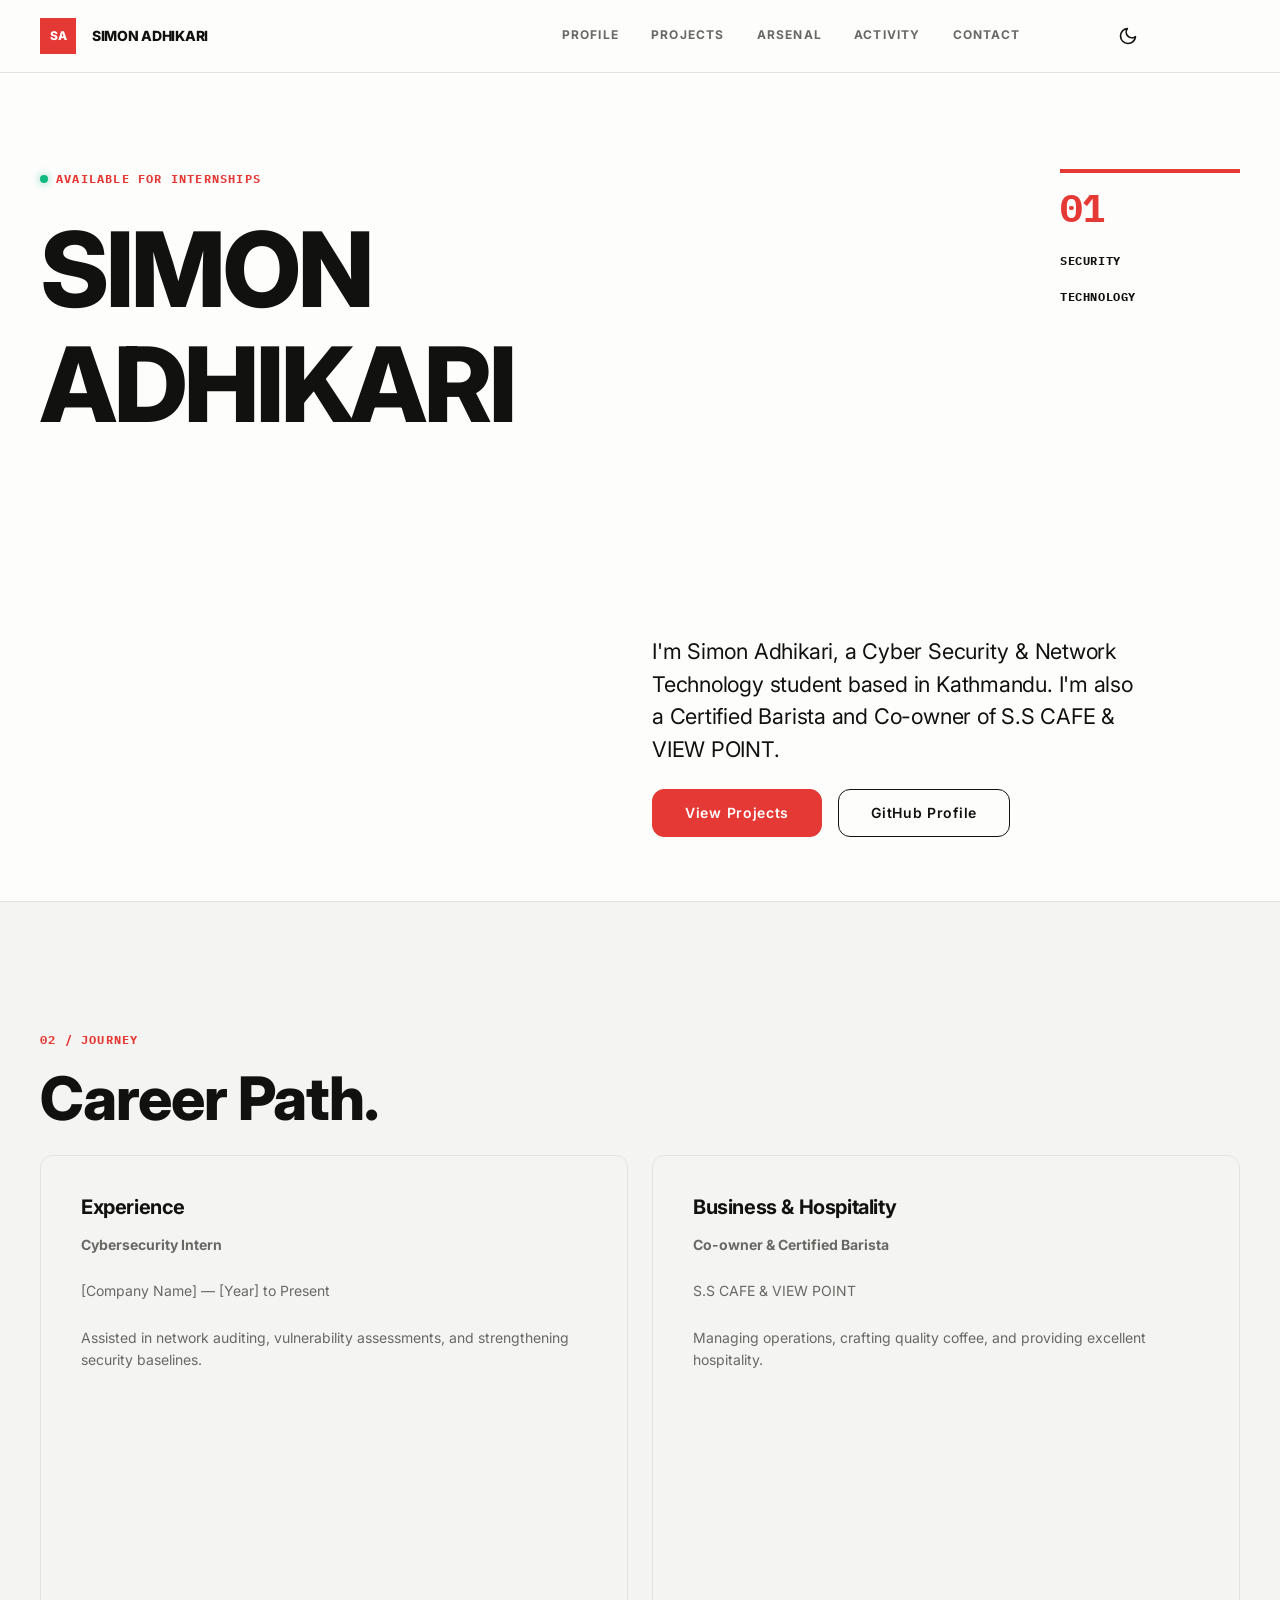
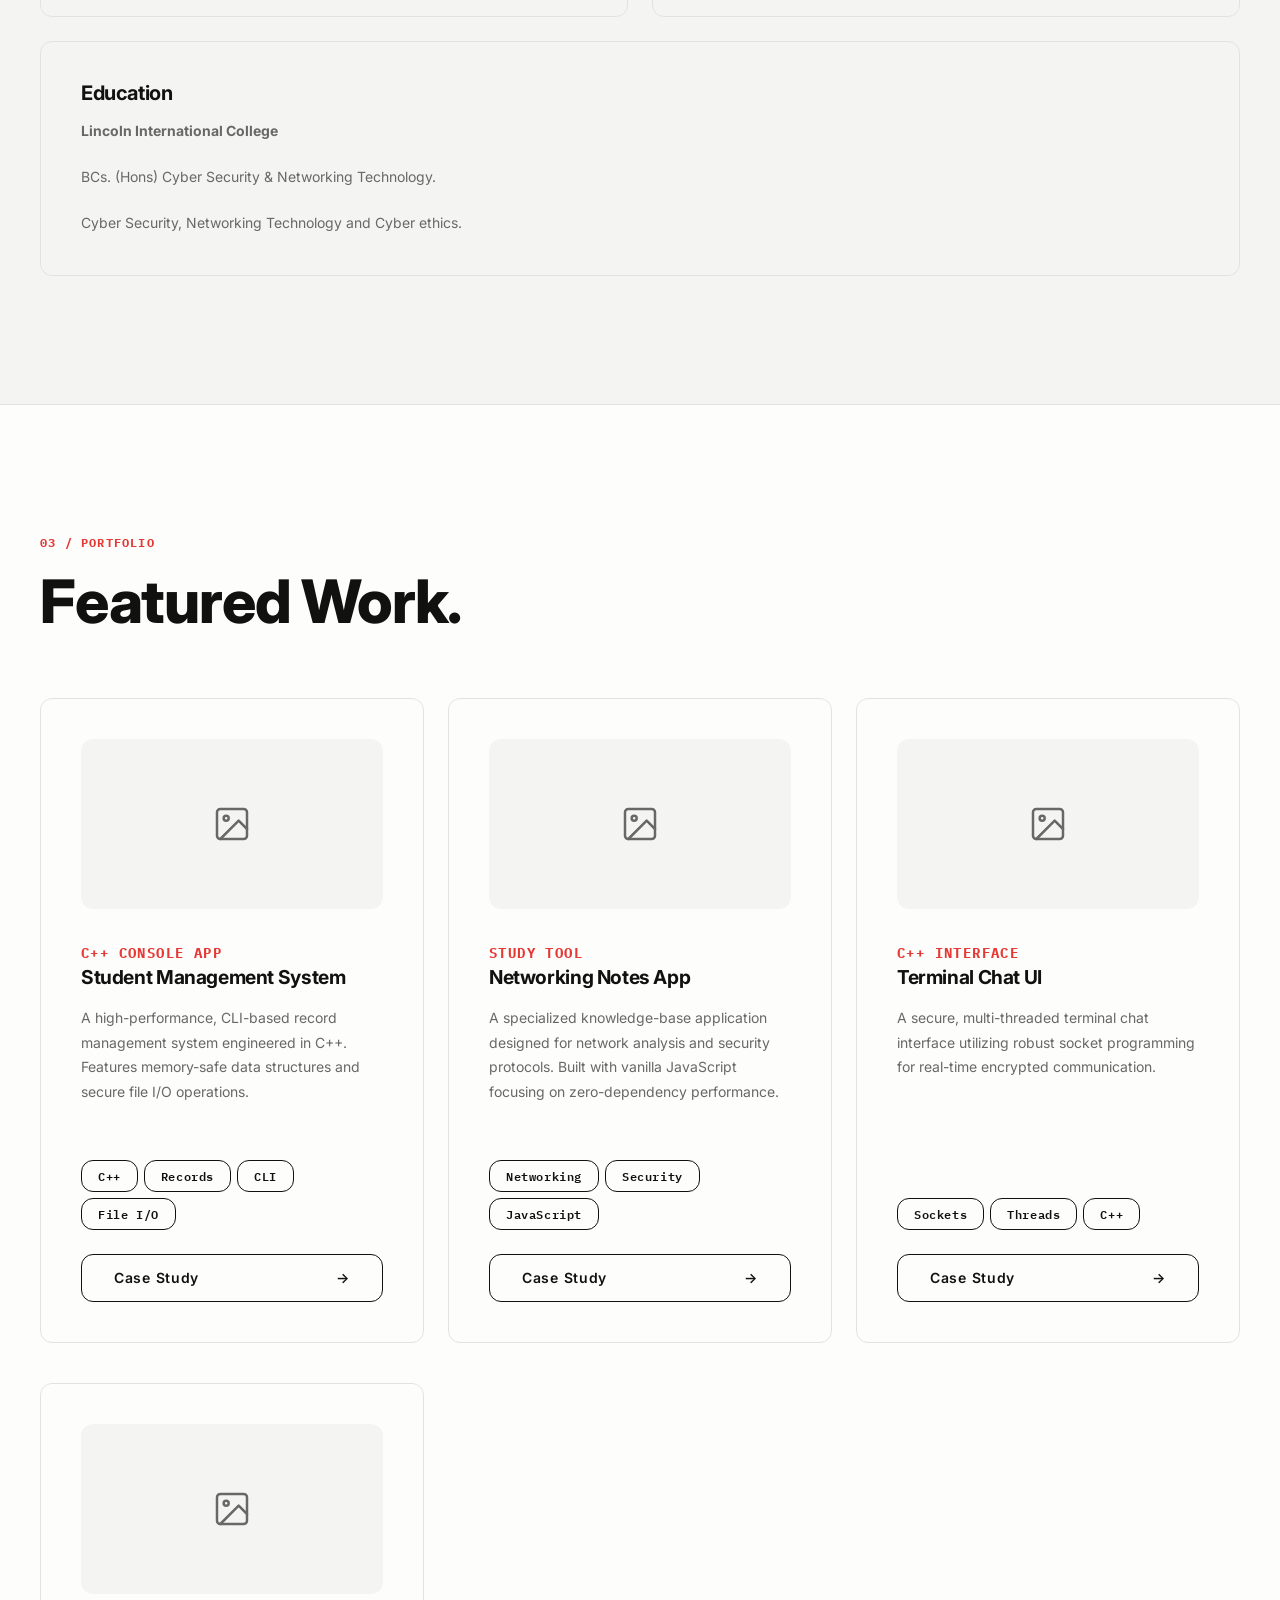
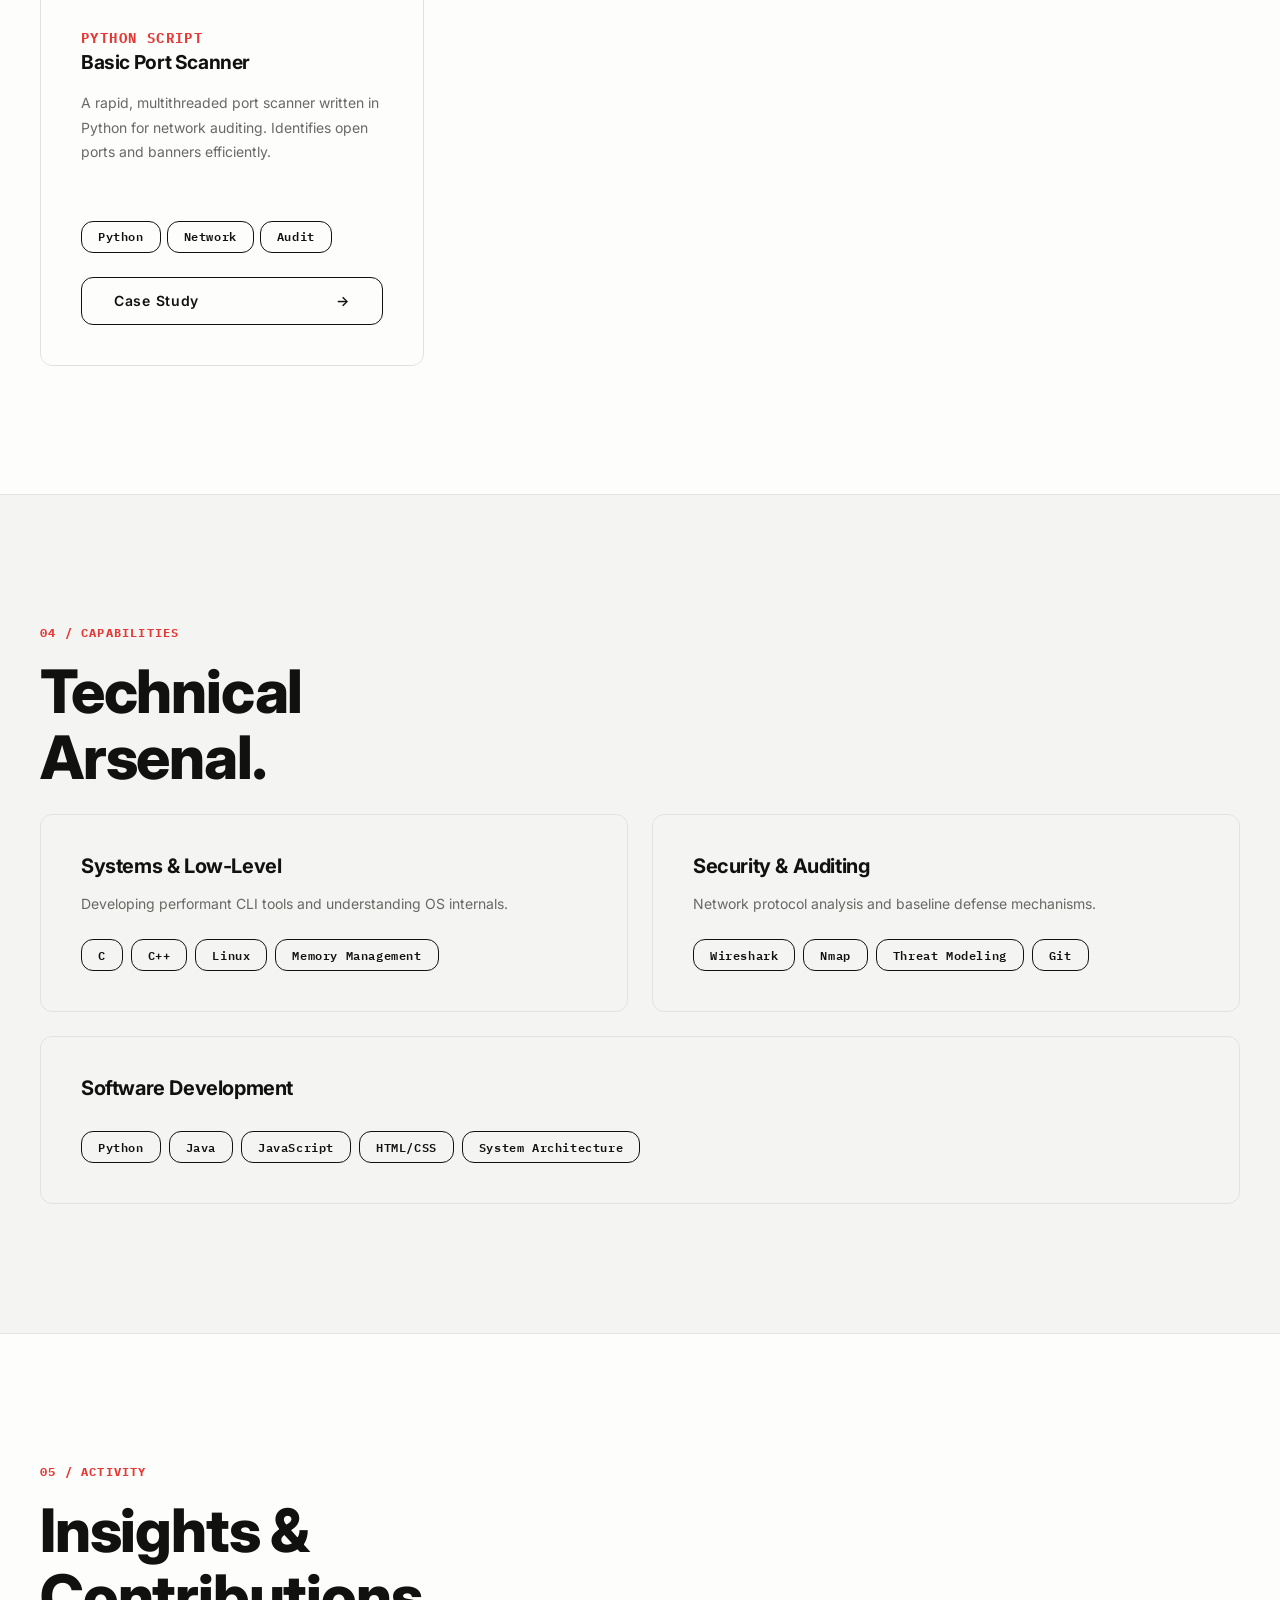
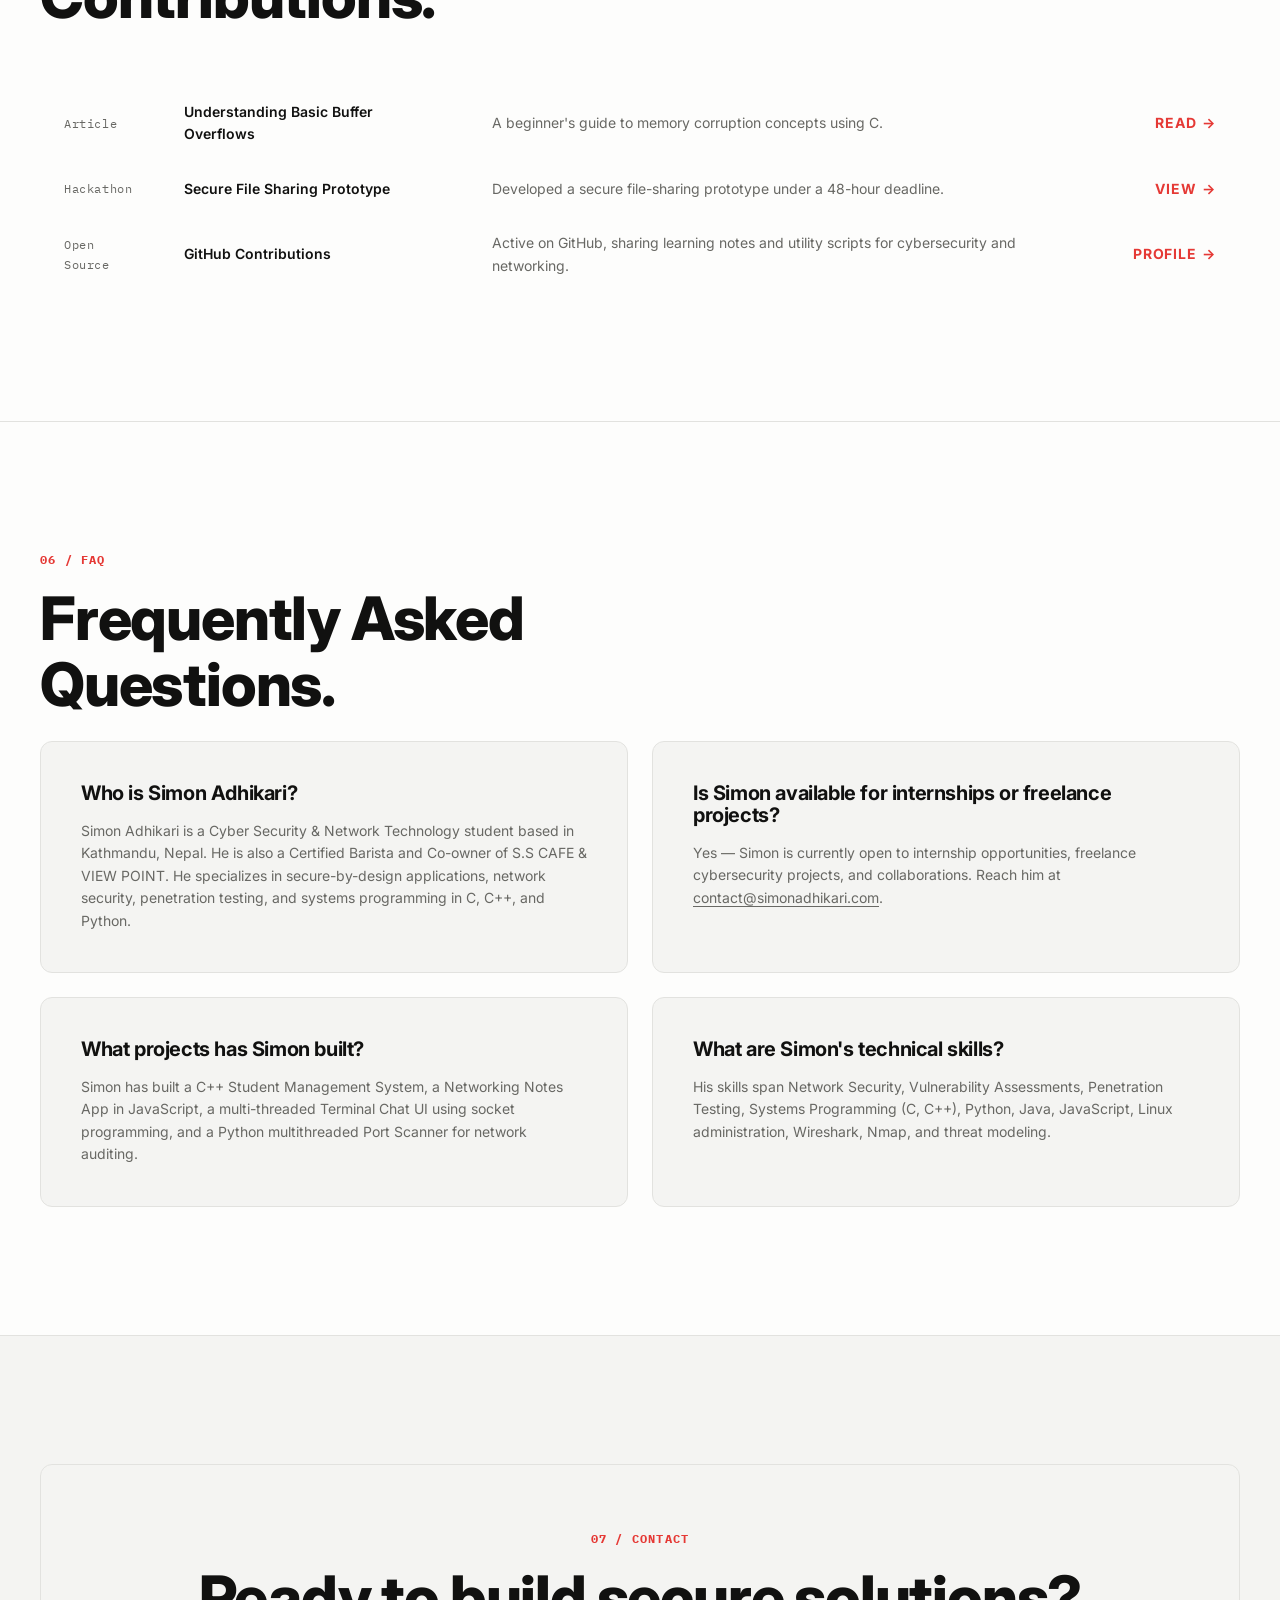
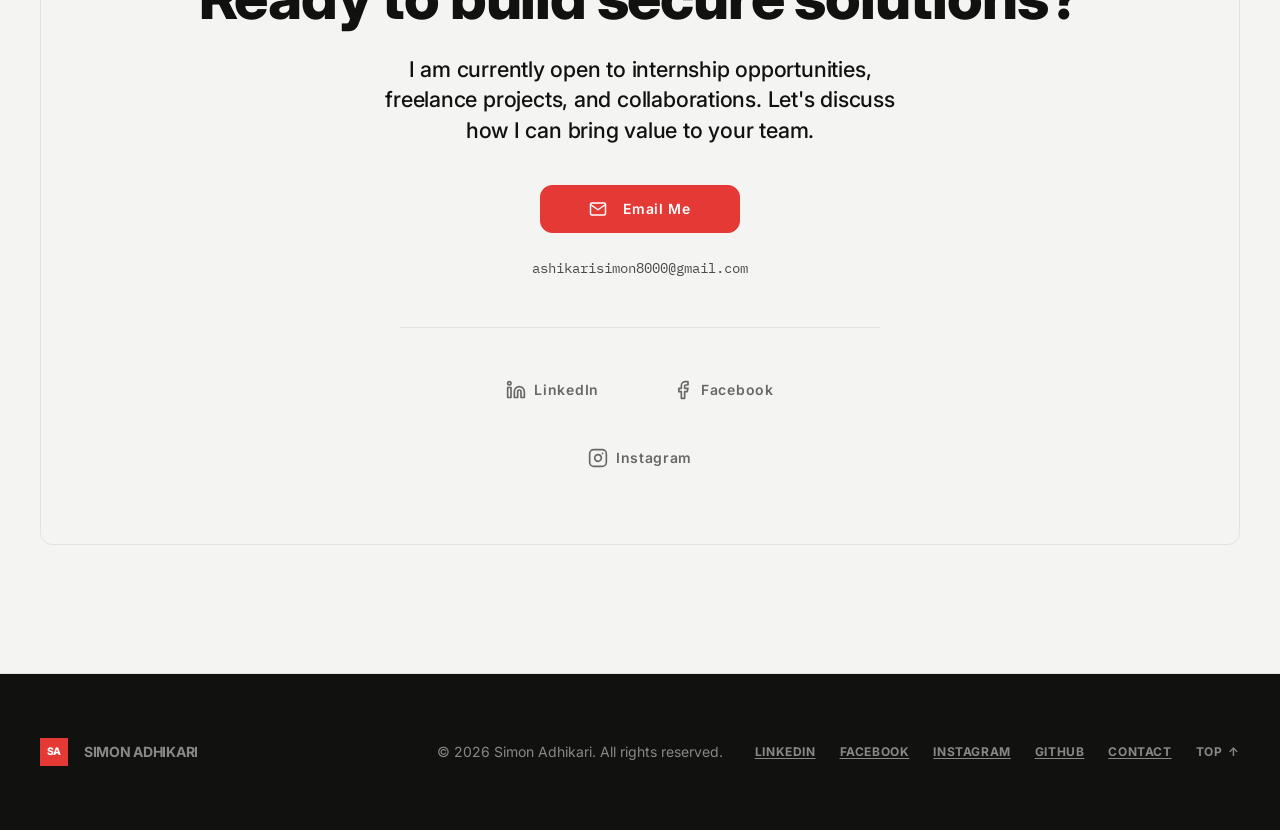
==== index.html @ dc7c30d7 "update site identity and metadata" ====
<!DOCTYPE html>
<html lang="en">

<head>
  <!-- Google tag (gtag.js) -->
  <script async src="https://www.googletagmanager.com/gtag/js?id=G-WHELKLDJ5B"></script>
  <script>
    window.dataLayer = window.dataLayer || [];
    function gtag(){dataLayer.push(arguments);}
    gtag('js', new Date());
    gtag('config', 'G-WHELKLDJ5B');
  </script>

  <meta charset="UTF-8">
  <meta name="viewport" content="width=device-width, initial-scale=1.0">
  <meta name="robots" content="index, follow, max-snippet:-1, max-image-preview:large, max-video-preview:-1">
  <meta name="msvalidate.01" content="945B39E20D268D90866B464B3C70ACEF">

  <!-- ── Canonical & Alternate ──────────────────────────────────────────────── -->
  <link rel="canonical" href="https://simonadhikari.com/">
  <link rel="alternate" hreflang="en" href="https://simonadhikari.com/">
  <link rel="alternate" hreflang="x-default" href="https://simonadhikari.com/">

  <!-- ── SEO Meta ──────────────────────────────────────────────────────────── -->
  <meta name="description"
    content="Simon Adhikari is a Cyber Security &amp; Network Technology student based in Kathmandu, Nepal. He is also a Certified Barista and Co-owner of S.S CAFE &amp; VIEW POINT.">
  <meta name="keywords"
    content="Simon Adhikari, Cyber Security, Network Technology, Student, Kathmandu, Barista, S.S CAFE &amp; VIEW POINT, Nepal, Penetration Testing, Systems Programming, C++, Python">
  <meta name="author" content="Simon Adhikari">
  <meta name="theme-color" content="#0a0a0a">

  <!-- ── Geo Meta ──────────────────────────────────────────────────────────── -->
  <meta name="geo.region" content="NP-BA">
  <meta name="geo.placename" content="Kathmandu, Bagmati Province, Nepal">
  <meta name="geo.position" content="27.7172;85.3240">
  <meta name="ICBM" content="27.7172, 85.3240">

  <!-- ── Open Graph ────────────────────────────────────────────────────────── -->
  <meta property="og:type" content="profile">
  <meta property="og:url" content="https://simonadhikari.com/">
  <meta property="og:title" content="Simon Adhikari | Cyber Security Student &amp; Certified Barista">
  <meta property="og:description"
    content="Cyber Security &amp; Network Technology student based in Kathmandu, Nepal. Co-owner of S.S CAFE &amp; VIEW POINT and Certified Barista.">
  <meta property="og:image" content="https://simonadhikari.com/og-image.jpg">
  <meta property="og:image:width" content="1200">
  <meta property="og:image:height" content="630">
  <meta property="og:image:alt" content="Simon Adhikari — Cyber Security Student &amp; Certified Barista Portfolio">
  <meta property="og:locale" content="en_US">
  <meta property="og:site_name" content="Simon Adhikari Portfolio">
  <meta property="profile:first_name" content="Simon">
  <meta property="profile:last_name" content="Adhikari">

  <!-- ── Twitter Card ──────────────────────────────────────────────────────── -->
  <meta name="twitter:card" content="summary_large_image">
  <meta name="twitter:site" content="@simonadhikari">
  <meta name="twitter:creator" content="@simonadhikari">
  <meta name="twitter:url" content="https://simonadhikari.com/">
  <meta name="twitter:title" content="Simon Adhikari | Cyber Security Student &amp; Certified Barista">
  <meta name="twitter:description"
    content="Cyber Security &amp; Network Technology student based in Kathmandu, Nepal. Co-owner of S.S CAFE &amp; VIEW POINT and Certified Barista.">
  <meta name="twitter:image" content="https://simonadhikari.com/og-image.jpg">
  <meta name="twitter:image:alt" content="Simon Adhikari Portfolio">

  <title>Simon Adhikari | Cyber Security Student &amp; Certified Barista Portfolio</title>

  <!-- ── Favicon &amp; Manifest ────────────────────────────────────────────────── -->
  <link rel="icon" href="favicon.svg" type="image/svg+xml">
  <link rel="manifest" href="site.webmanifest">

  <!-- ── Resource Hints (performance + AEO crawler speed) ─────────────────── -->
  <link rel="preconnect" href="https://fonts.googleapis.com">
  <link rel="preconnect" href="https://fonts.gstatic.com" crossorigin>
  <link rel="dns-prefetch" href="https://github.com">
  <link rel="dns-prefetch" href="https://www.linkedin.com">
  <link rel="dns-prefetch" href="https://www.googletagmanager.com">

  <!-- ── Stylesheets ───────────────────────────────────────────────────────── -->
  <link rel="stylesheet" href="css/style.css">
  <link rel="stylesheet" href="css/portfolio.css">
  <link rel="stylesheet" href="css/responsive.css">

  <!-- ── Scripts (deferred — non-blocking) ─────────────────────────────────── -->
  <script src="js/main.js" defer></script>
  <script src="js/portfolio.js" defer></script>
  <script src="js/animations.js" defer></script>

  <!-- ── Structured Data (JSON-LD) ─────────────────────────────────────────── -->
  <script type="application/ld+json">
  {
    "@context": "https://schema.org",
    "@graph": [
      {
        "@type": "Person",
        "@id": "https://simonadhikari.com/#person",
        "name": "Simon Adhikari",
        "givenName": "Simon",
        "familyName": "Adhikari",
        "url": "https://simonadhikari.com",
        "email": "contact@simonadhikari.com",
        "jobTitle": "Cyber Security Student & Certified Barista",
        "description": "Simon Adhikari is a Cyber Security and Network Technology student based in Kathmandu, Nepal. He is also a Certified Barista and Co-owner of S.S CAFE & VIEW POINT.",
        "image": {
          "@type": "ImageObject",
          "url": "https://simonadhikari.com/og-image.jpg",
          "width": 1200,
          "height": 630
        },
        "address": {
          "@type": "PostalAddress",
          "addressLocality": "Kathmandu",
          "addressRegion": "Bagmati Province",
          "addressCountry": "NP"
        },
        "sameAs": [
          "https://github.com/simonadhikari",
          "https://www.linkedin.com/in/simon-adhikari-8103a2275/",
          "https://www.facebook.com/simon.adhikari.157838",
          "https://www.instagram.com/simonadhikari718/"
        ],
        "knowsAbout": [
          "Cybersecurity",
          "Network Security",
          "Penetration Testing",
          "Vulnerability Assessment",
          "Systems Programming",
          "Network Architecture",
          "C",
          "C++",
          "Python",
          "Java",
          "JavaScript",
          "Linux",
          "Wireshark",
          "Nmap",
          "Threat Modeling",
          "Socket Programming",
          "Memory Management"
        ],
        "alumniOf": {
          "@type": "EducationalOrganization",
          "name": "Lincoln International College",
          "url": "https://licnepal.edu.np"
        },
        "hasOccupation": {
          "@type": "Occupation",
          "name": "Student, Certified Barista & Co-owner of S.S CAFE & VIEW POINT",
          "occupationLocation": {
            "@type": "City",
            "name": "Kathmandu"
          },
          "skills": "Network Security, Vulnerability Assessment, Penetration Testing, Systems Programming"
        }
      },
      {
        "@type": "ProfilePage",
        "@id": "https://simonadhikari.com/#profilepage",
        "url": "https://simonadhikari.com/",
        "name": "Simon Adhikari — Cyber Security Student & Certified Barista Portfolio",
        "description": "Professional portfolio of Simon Adhikari, a Cyber Security student, Certified Barista, and Cafe Co-owner.",
        "mainEntity": {
          "@id": "https://simonadhikari.com/#person"
        },
        "inLanguage": "en-US",
        "dateModified": "2026-07-08"
      },
      {
        "@type": "WebSite",
        "@id": "https://simonadhikari.com/#website",
        "url": "https://simonadhikari.com/",
        "name": "Simon Adhikari Portfolio",
        "description": "Portfolio of Simon Adhikari — Cyber Security Student, Certified Barista, and Cafe Co-owner.",
        "publisher": {
          "@id": "https://simonadhikari.com/#person"
        },
        "inLanguage": "en-US",
        "potentialAction": {
          "@type": "SearchAction",
          "target": {
            "@type": "EntryPoint",
            "urlTemplate": "https://simonadhikari.com/#projects"
          },
          "query-input": "required name=search_term_string"
        }
      },
      {
        "@type": "BreadcrumbList",
        "@id": "https://simonadhikari.com/#breadcrumb",
        "itemListElement": [
          {
            "@type": "ListItem",
            "position": 1,
            "name": "Home",
            "item": "https://simonadhikari.com/"
          },
          {
            "@type": "ListItem",
            "position": 2,
            "name": "Projects",
            "item": "https://simonadhikari.com/#projects"
          },
          {
            "@type": "ListItem",
            "position": 3,
            "name": "Skills",
            "item": "https://simonadhikari.com/#skills"
          },
          {
            "@type": "ListItem",
            "position": 4,
            "name": "Contact",
            "item": "https://simonadhikari.com/#contact"
          }
        ]
      },
      {
        "@type": "ItemList",
        "@id": "https://simonadhikari.com/#projects-list",
        "name": "Simon Adhikari's Featured Projects",
        "description": "A curated list of cybersecurity and systems programming projects by Simon Adhikari.",
        "numberOfItems": 4,
        "itemListElement": [
          {
            "@type": "ListItem",
            "position": 1,
            "item": {
              "@type": "SoftwareApplication",
              "@id": "https://simonadhikari.com/#project-student-management",
              "name": "Student Management System",
              "description": "A high-performance, CLI-based record management system engineered in C++. Features memory-safe data structures and secure file I/O operations.",
              "applicationCategory": "UtilitiesApplication",
              "operatingSystem": "Linux, Windows",
              "programmingLanguage": "C++",
              "url": "https://github.com/simonadhikari",
              "author": { "@id": "https://simonadhikari.com/#person" }
            }
          },
          {
            "@type": "ListItem",
            "position": 2,
            "item": {
              "@type": "SoftwareApplication",
              "@id": "https://simonadhikari.com/#project-networking-notes",
              "name": "Networking Notes App",
              "description": "A specialized knowledge-base application designed for network analysis and security protocols. Built with vanilla JavaScript focusing on zero-dependency performance.",
              "applicationCategory": "EducationalApplication",
              "operatingSystem": "Web Browser",
              "programmingLanguage": "JavaScript",
              "url": "https://github.com/simonadhikari",
              "author": { "@id": "https://simonadhikari.com/#person" }
            }
          },
          {
            "@type": "ListItem",
            "position": 3,
            "item": {
              "@type": "SoftwareApplication",
              "@id": "https://simonadhikari.com/#project-terminal-chat",
              "name": "Terminal Chat UI",
              "description": "A secure, multi-threaded terminal chat interface utilizing robust socket programming for real-time encrypted communication.",
              "applicationCategory": "CommunicationApplication",
              "operatingSystem": "Linux",
              "programmingLanguage": "C++",
              "url": "https://github.com/simonadhikari",
              "author": { "@id": "https://simonadhikari.com/#person" }
            }
          },
          {
            "@type": "ListItem",
            "position": 4,
            "item": {
              "@type": "SoftwareApplication",
              "@id": "https://simonadhikari.com/#project-port-scanner",
              "name": "Basic Port Scanner",
              "description": "A rapid, multithreaded port scanner written in Python for network auditing. Identifies open ports and banners efficiently.",
              "applicationCategory": "SecurityApplication",
              "operatingSystem": "Linux, Windows",
              "programmingLanguage": "Python",
              "url": "https://github.com/simonadhikari",
              "author": { "@id": "https://simonadhikari.com/#person" }
            }
          }
        ]
      },
      {
        "@type": "FAQPage",
        "@id": "https://simonadhikari.com/#faq",
        "mainEntity": [
          {
            "@type": "Question",
            "name": "Who is Simon Adhikari?",
            "acceptedAnswer": {
              "@type": "Answer",
              "text": "Simon Adhikari is a Cyber Security &amp; Network Technology student based in Kathmandu, Nepal. He is also a Certified Barista and Co-owner of S.S CAFE &amp; VIEW POINT."
            }
          },
          {
            "@type": "Question",
            "name": "What skills does Simon Adhikari have?",
            "acceptedAnswer": {
              "@type": "Answer",
              "text": "Simon's skills include Network Security, Vulnerability Assessments, Penetration Testing, Systems Programming (C, C++), Python, Java, JavaScript, Linux administration, and network analysis tools like Wireshark and Nmap. He also has experience with threat modeling and socket programming."
            }
          },
          {
            "@type": "Question",
            "name": "Is Simon Adhikari available for internships or freelance work?",
            "acceptedAnswer": {
              "@type": "Answer",
              "text": "Yes, Simon Adhikari is currently open to internship opportunities, freelance cybersecurity projects, and collaborations. You can contact him at contact@simonadhikari.com."
            }
          },
          {
            "@type": "Question",
            "name": "What projects has Simon Adhikari built?",
            "acceptedAnswer": {
              "@type": "Answer",
              "text": "Simon Adhikari has built several projects including a C++ Student Management System with memory-safe data structures, a Networking Notes App in JavaScript, a multi-threaded Terminal Chat UI using socket programming, and a Python-based multithreaded Port Scanner for network auditing."
            }
          },
          {
            "@type": "Question",
            "name": "Where is Simon Adhikari located?",
            "acceptedAnswer": {
              "@type": "Answer",
              "text": "Simon Adhikari is based in Kathmandu, Nepal. He is currently pursuing a BCS (Hons) in Cyber Security &amp; Networking Technology at Lincoln International College."
            }
          }
        ]
      }
    ]
  }
  </script>
</head>

<body itemscope itemtype="https://schema.org/WebPage">
  <!-- Skip to content — keyboard accessibility -->
  <a class="skip-link" href="#main">Skip to main content</a>

  <!-- Navigation (loaded via JS component system) -->
  <div data-component="navbar"></div>

  <main id="main">

    <!-- ── 01 · Hero ──────────────────────────────────────────────────────── -->
    <section class="hero section" id="home" aria-labelledby="hero-title">
      <div class="container grid-12 hero__content reveal">
        <p class="eyebrow hero__kicker" style="display: flex; align-items: center; gap: 8px;">
          <span
            style="display: inline-block; width: 8px; height: 8px; background: #10b981; border-radius: 50%; box-shadow: 0 0 8px rgba(16,185,129,0.6); animation: pulse 2s infinite;"
            aria-hidden="true"></span>
          Available for Internships
        </p>

        <h1 id="hero-title" itemprop="headline">Simon<br>Adhikari</h1>

        <p class="hero__subtitle" itemprop="description">
          I'm Simon Adhikari, a Cyber Security &amp; Network Technology student based in Kathmandu. I'm also a Certified Barista and Co-owner of S.S CAFE &amp; VIEW POINT.
        </p>

        <div class="hero__actions" aria-label="Primary actions">
          <a class="button button--primary" href="#projects">View Projects</a>
          <a class="button button--outline" href="https://github.com/simonadhikari" target="_blank"
            rel="noopener noreferrer" aria-label="Simon Adhikari's GitHub Profile">GitHub Profile</a>
        </div>

        <div class="hero__index" aria-hidden="true">
          <span class="index-number">01</span>
          <span class="index-title">Security</span>
          <span class="index-subtitle">Technology</span>
        </div>
      </div>
      <style>
        @keyframes pulse {
          0% {
            transform: scale(0.95);
            box-shadow: 0 0 0 0 rgba(16, 185, 129, 0.7);
          }

          70% {
            transform: scale(1);
            box-shadow: 0 0 0 6px rgba(16, 185, 129, 0);
          }

          100% {
            transform: scale(0.95);
            box-shadow: 0 0 0 0 rgba(16, 185, 129, 0);
          }
        }
      </style>
    </section>

    <!-- ── 02 · Career Path (Bento Box) ─────────────────────────────────────── -->
    <section class="section section--surface" id="about" aria-labelledby="about-title">
      <div class="container grid-12">
        <div class="section-heading reveal">
          <p class="eyebrow">02 / Journey</p>
          <h2 id="about-title">Career Path.</h2>
        </div>

        <div class="bento-grid reveal">
          <!-- Experience -->
          <article class="bento-card" itemscope itemtype="https://schema.org/OrganizationRole">
            <h3>Experience</h3>
            <p><strong itemprop="roleName">Cybersecurity Intern</strong></p>
            <p style="color: var(--color-muted); font-size: var(--text-sm);">[Company Name] — [Year] to Present</p>
            <p style="margin-top: var(--space-2);" itemprop="description">Assisted in network auditing, vulnerability assessments, and
              strengthening security baselines.</p>
          </article>

          <!-- Cafe / Barista -->
          <article class="bento-card" itemscope itemtype="https://schema.org/OrganizationRole">
            <h3>Business &amp; Hospitality</h3>
            <p><strong itemprop="roleName">Co-owner &amp; Certified Barista</strong></p>
            <p style="color: var(--color-muted); font-size: var(--text-sm);">S.S CAFE &amp; VIEW POINT</p>
            <p style="margin-top: var(--space-2);" itemprop="description">Managing operations, crafting quality coffee, and providing excellent hospitality.</p>
            <div style="margin-top: var(--space-3); border-radius: var(--border-radius); overflow: hidden; height: 180px;">
              <iframe src="https://www.google.com/maps/embed?pb=!1m18!1m12!1m3!1d14124.721726903594!2d85.34685842208853!3d27.742580267176162!2m3!1f0!2f0!3f0!3m2!1i1024!2i768!4f13.1!3m3!1m2!1s0x39eb1b0020bafe43%3A0x7779cf7dddc5dcfa!2sS.S%20CAFE%20%26%20VIEW%20POINT!5e0!3m2!1sen!2snp!4v1783487970804!5m2!1sen!2snp" width="100%" height="100%" style="border:0;" allowfullscreen="" loading="lazy" referrerpolicy="strict-origin-when-cross-origin"></iframe>
            </div>
          </article>

          <!-- Education -->
          <article class="bento-card bento-card--large" itemscope itemtype="https://schema.org/EducationalOccupationalCredential">
            <h3>Education</h3>
            <p><strong itemprop="recognizedBy" itemscope itemtype="https://schema.org/EducationalOrganization"><span itemprop="name">Lincoln International College</span></strong></p>
            <p style="color: var(--color-muted); font-size: var(--text-sm);" itemprop="name">BCs. (Hons) Cyber Security &amp; Networking
              Technology.</p>
            <p style="margin-top: var(--space-2);">Cyber Security, Networking Technology and Cyber ethics.</p>
          </article>
        </div>
      </div>
    </section>

    <!-- ── 03 · Featured Projects ─────────────────────────────────────────── -->
    <section class="section" id="projects" aria-labelledby="projects-title">
      <div class="container grid-12">
        <div class="section-heading section-heading--between reveal">
          <div>
            <p class="eyebrow">03 / Portfolio</p>
            <h2 id="projects-title">Featured Work.</h2>
          </div>
        </div>
        <!-- Cards are injected by portfolio.js -->
        <div class="project-grid" data-project-grid aria-label="Featured cybersecurity and programming projects"></div>
      </div>
    </section>

    <!-- ── 04 · Skills & Arsenal (Bento Box) ──────────────────────────────── -->
    <section class="section section--surface" id="skills" aria-labelledby="skills-title">
      <div class="container grid-12">
        <div class="section-heading reveal">
          <p class="eyebrow">04 / Capabilities</p>
          <h2 id="skills-title">Technical Arsenal.</h2>
        </div>

        <div class="bento-grid reveal">
          <!-- Systems -->
          <article class="bento-card" itemscope itemtype="https://schema.org/DefinedTerm">
            <h3 itemprop="name">Systems &amp; Low-Level</h3>
            <p style="margin-bottom: var(--space-3);" itemprop="description">Developing performant CLI tools and understanding OS internals.
            </p>
            <div class="tag-list" role="list" aria-label="Systems programming skills">
              <span role="listitem">C</span><span role="listitem">C++</span><span role="listitem">Linux</span><span role="listitem">Memory Management</span>
            </div>
          </article>

          <!-- Security -->
          <article class="bento-card" itemscope itemtype="https://schema.org/DefinedTerm">
            <h3 itemprop="name">Security &amp; Auditing</h3>
            <p style="margin-bottom: var(--space-3);" itemprop="description">Network protocol analysis and baseline defense mechanisms.</p>
            <div class="tag-list" role="list" aria-label="Security and auditing skills">
              <span role="listitem">Wireshark</span><span role="listitem">Nmap</span><span role="listitem">Threat Modeling</span><span role="listitem">Git</span>
            </div>
          </article>

          <!-- Software -->
          <article class="bento-card bento-card--large" itemscope itemtype="https://schema.org/DefinedTerm"
            style="display: flex; flex-direction: column; justify-content: center;">
            <h3 itemprop="name">Software Development</h3>
            <div class="tag-list" style="margin-top: var(--space-2);" role="list" aria-label="Software development skills">
              <span role="listitem">Python</span><span role="listitem">Java</span><span role="listitem">JavaScript</span><span role="listitem">HTML/CSS</span><span role="listitem">System
                Architecture</span>
            </div>
          </article>
        </div>
      </div>
    </section>

    <!-- ── 05 · Activity & Insights ───────────────────────────────────────── -->
    <section class="section" id="activity" aria-labelledby="activity-title">
      <div class="container grid-12">
        <div class="section-heading reveal">
          <p class="eyebrow">05 / Activity</p>
          <h2 id="activity-title">Insights &amp; Contributions.</h2>
        </div>

        <div class="table-wrapper reveal" style="border: none;">
          <table class="archive-table" style="width: 100%;" aria-label="Articles, hackathons, and open source contributions by Simon Adhikari">
            <caption class="sr-only">Recent activities, publications, and contributions by Simon Adhikari</caption>
            <thead class="sr-only">
              <tr>
                <th scope="col">Category</th>
                <th scope="col">Title</th>
                <th scope="col">Description</th>
                <th scope="col">Link</th>
              </tr>
            </thead>
            <tbody>
              <tr itemscope itemtype="https://schema.org/Article">
                <td style="width: 120px;"><span itemprop="genre">Article</span></td>
                <td style="font-weight: 600; color: var(--color-ink);" itemprop="name">Understanding Basic Buffer Overflows</td>
                <td itemprop="description">A beginner's guide to memory corruption concepts using C.</td>
                <td style="text-align: right;"><a href="#" class="link-arrow" itemprop="url" aria-label="Read: Understanding Basic Buffer Overflows">Read</a></td>
              </tr>
              <tr itemscope itemtype="https://schema.org/CreativeWork">
                <td>Hackathon</td>
                <td style="font-weight: 600; color: var(--color-ink);" itemprop="name">Secure File Sharing Prototype</td>
                <td itemprop="description">Developed a secure file-sharing prototype under a 48-hour deadline.</td>
                <td style="text-align: right;"><a href="#" class="link-arrow" itemprop="url" aria-label="View: Secure File Sharing Prototype">View</a></td>
              </tr>
              <tr itemscope itemtype="https://schema.org/CreativeWork">
                <td>Open Source</td>
                <td style="font-weight: 600; color: var(--color-ink);" itemprop="name">GitHub Contributions</td>
                <td itemprop="description">Active on GitHub, sharing learning notes and utility scripts for cybersecurity and networking.</td>
                <td style="text-align: right;"><a href="https://github.com/simonadhikari" class="link-arrow" itemprop="url" target="_blank" rel="noopener noreferrer" aria-label="View Simon Adhikari's GitHub Profile">Profile</a>
                </td>
              </tr>
            </tbody>
          </table>
        </div>
      </div>
    </section>

    <!-- ── 06 · FAQ (AEO — Answer Engine Optimization) ───────────────────── -->
    <section class="section" id="faq" aria-labelledby="faq-title">
      <div class="container grid-12">
        <div class="section-heading reveal">
          <p class="eyebrow">06 / FAQ</p>
          <h2 id="faq-title">Frequently Asked Questions.</h2>
        </div>

        <div class="bento-grid faq-grid reveal">
          <article class="bento-card">
            <h3>Who is Simon Adhikari?</h3>
            <p>Simon Adhikari is a Cyber Security &amp; Network Technology student based in Kathmandu, Nepal. He is also a Certified Barista and Co-owner of S.S CAFE &amp; VIEW POINT. He specializes in secure-by-design applications, network security, penetration testing, and systems programming in C, C++, and Python.</p>
          </article>

          <article class="bento-card">
            <h3>Is Simon available for internships or freelance projects?</h3>
            <p>Yes — Simon is currently open to internship opportunities, freelance cybersecurity projects, and collaborations. Reach him at <a href="mailto:contact@simonadhikari.com" rel="noopener">contact@simonadhikari.com</a>.</p>
          </article>

          <article class="bento-card">
            <h3>What projects has Simon built?</h3>
            <p>Simon has built a C++ Student Management System, a Networking Notes App in JavaScript, a multi-threaded Terminal Chat UI using socket programming, and a Python multithreaded Port Scanner for network auditing.</p>
          </article>

          <article class="bento-card">
            <h3>What are Simon's technical skills?</h3>
            <p>His skills span Network Security, Vulnerability Assessments, Penetration Testing, Systems Programming (C, C++), Python, Java, JavaScript, Linux administration, Wireshark, Nmap, and threat modeling.</p>
          </article>
        </div>
      </div>
    </section>

    <!-- ── 07 · Contact ───────────────────────────────────────────────────── -->
    <section class="section section--surface" id="contact" aria-labelledby="contact-title" style="border-bottom: none;">
      <div class="container grid-12 contact-panel reveal">
        <div>
          <p class="eyebrow">07 / Contact</p>
          <h2 id="contact-title" style="margin-bottom: var(--space-3);">Ready to build secure solutions?</h2>
          <p class="text-lead" style="max-width: 540px; margin-inline: auto; margin-bottom: var(--space-5);">
            I am currently open to internship opportunities, freelance projects, and collaborations. Let's discuss how I
            can bring value to your team.
          </p>

          <div style="display: flex; flex-direction: column; align-items: center; gap: var(--space-2);">
            <a class="button button--primary" href="mailto:ashikarisimon8000@gmail.com"
              style="padding-left: var(--space-6); padding-right: var(--space-6);"
              aria-label="Send an email to Simon Adhikari">
              <svg width="18" height="18" viewBox="0 0 24 24" fill="none" stroke="currentColor" stroke-width="2"
                stroke-linecap="round" stroke-linejoin="round" style="margin-right: 8px;" aria-hidden="true">
                <path d="M4 4h16c1.1 0 2 .9 2 2v12c0 1.1-.9 2-2 2H4c-1.1 0-2-.9-2-2V6c0-1.1.9-2 2-2z"></path>
                <polyline points="22,6 12,13 2,6"></polyline>
              </svg>
              Email Me
            </a>
            <p
              style="font-family: var(--font-mono); font-size: var(--text-sm); color: var(--color-ink-secondary); margin-top: var(--space-1);">
              ashikarisimon8000@gmail.com</p>
          </div>

          <!-- Social Links -->
          <div class="social-links">
            <a href="https://www.linkedin.com/in/simon-adhikari-8103a2275/" target="_blank" rel="noopener noreferrer"
              class="button button--ghost social-links__item"
              aria-label="Simon Adhikari on LinkedIn">
              <svg width="20" height="20" viewBox="0 0 24 24" fill="none" stroke="currentColor" stroke-width="2"
                stroke-linecap="round" stroke-linejoin="round" aria-hidden="true">
                <path d="M16 8a6 6 0 0 1 6 6v7h-4v-7a2 2 0 0 0-2-2 2 2 0 0 0-2 2v7h-4v-7a6 6 0 0 1 6-6z"></path>
                <rect x="2" y="9" width="4" height="12"></rect>
                <circle cx="4" cy="4" r="2"></circle>
              </svg>
              LinkedIn
            </a>
            <a href="https://www.facebook.com/simon.adhikari.157838" target="_blank" rel="noopener noreferrer"
              class="button button--ghost social-links__item"
              aria-label="Simon Adhikari on Facebook">
              <svg width="20" height="20" viewBox="0 0 24 24" fill="none" stroke="currentColor" stroke-width="2"
                stroke-linecap="round" stroke-linejoin="round" aria-hidden="true">
                <path d="M18 2h-3a5 5 0 0 0-5 5v3H7v4h3v8h4v-8h3l1-4h-4V7a1 1 0 0 1 1-1h3z"></path>
              </svg>
              Facebook
            </a>
            <a href="https://www.instagram.com/simonadhikari718/" target="_blank" rel="noopener noreferrer"
              class="button button--ghost social-links__item"
              aria-label="Simon Adhikari on Instagram">
              <svg width="20" height="20" viewBox="0 0 24 24" fill="none" stroke="currentColor" stroke-width="2"
                stroke-linecap="round" stroke-linejoin="round" aria-hidden="true">
                <rect x="2" y="2" width="20" height="20" rx="5" ry="5"></rect>
                <path d="M16 11.37A4 4 0 1 1 12.63 8 4 4 0 0 1 16 11.37z"></path>
                <line x1="17.5" y1="6.5" x2="17.51" y2="6.5"></line>
              </svg>
              Instagram
            </a>
          </div>
        </div>
      </div>
    </section>

  </main>

  <!-- Footer (loaded via JS component system) -->
  <div data-component="footer"></div>

  <!-- Project detail modal (loaded via JS component system) -->
  <div data-component="modal"></div>

</body>

</html>
---- css/style.css ----
/* =============================================================================
   SWISS STYLE DESIGN SYSTEM
   Simon Adhikari Portfolio
   Typographic principles: Josef Müller-Brockmann, Armin Hofmann
   ============================================================================= */

/* 1. Google Fonts — Inter Variable + IBM Plex Mono
   Loaded here so fonts are available before first paint.                        */
@import url('https://fonts.googleapis.com/css2?family=IBM+Plex+Mono:wght@400;700&family=Inter:ital,opsz,wght@0,14..32,400..800;1,14..32,400..800&display=swap');

/* =============================================================================
   2. Design Tokens
   ============================================================================= */
:root {
  /* ── Light Palette (Premium Minimalist) ────────────────────────────────────── */
  --color-ink:            #111110;   /* Softer near-black                        */
  --color-ink-secondary:  #4a4a46;   /* Muted text                               */
  --color-muted:          #686864;   /* Body copy, captions                      */
  --color-paper:          #fdfdfc;   /* Cleaner page background                  */
  --color-surface:        #f4f4f2;   /* Alternate section background             */
  --color-surface-hover:  #ebebea;   /* Hover states                             */
  --color-line:           #e2e2df;   /* Light, elegant dividers                  */
  --color-line-strong:    #111110;   /* Strong borders                           */
  --color-overlay:        rgba(253, 253, 252, 0.85); /* Glassmorphism bg         */

  /* ── Accent ────────────────────────────────────────────────────────────────── */
  --color-accent:         #e53935;   /* Swiss red — used sparingly               */
  --color-accent-dark:    #b71c1c;   /* Hover/pressed state                      */
  --color-accent-subtle:  rgba(229, 57, 53, 0.08); /* Tinted backgrounds         */

  /* ── Typography ────────────────────────────────────────────────────────────── */
  --font-sans:  "Inter", "Helvetica Neue", Helvetica, Arial, sans-serif;
  --font-mono:  "IBM Plex Mono", "Cascadia Code", Consolas, monospace;

  /* ── Type Scale (fluid) ────────────────────────────────────────────────────── */
  --text-xs:   0.75rem;    
  --text-sm:   0.875rem;   
  --text-base: 1rem;       
  --text-lg:   1.125rem;   
  --text-xl:   1.25rem;    
  --text-2xl:  1.5rem;     
  --text-3xl:  2rem;       

  /* ── Line Heights ──────────────────────────────────────────────────────────── */
  --lh-tight:  1.1;    
  --lh-snug:   1.3;    
  --lh-normal: 1.6;    
  --lh-relaxed:1.75;   

  /* ── Letter Spacing ────────────────────────────────────────────────────────── */
  --ls-tight:  -0.02em;
  --ls-display:-0.03em;
  --ls-normal:  0;
  --ls-wide:    0.05em;
  --ls-wider:   0.1em;

  /* ── Spacing System ────────────────────────────────────────────────────────── */
  --space-1:  8px;
  --space-2:  16px;
  --space-3:  24px;
  --space-4:  32px;
  --space-5:  40px;
  --space-6:  48px;
  --space-8:  64px;
  --space-10: 80px;
  --space-12: 96px;
  --space-16: 128px;
  --space-20: 160px;

  /* ── Layout ────────────────────────────────────────────────────────────────── */
  --container:     1200px;
  --gutter:        24px;
  --section-pad:   clamp(var(--space-10), 10vw, var(--space-16));
  --nav-height:    72px;

  /* ── Borders & Shadows ─────────────────────────────────────────────────────── */
  --border-radius: 12px;
  --border-width:  1px;
  --border:        var(--border-width) solid var(--color-line);
  --border-strong: 2px solid var(--color-line-strong);
  --border-accent: 4px solid var(--color-accent);
  --shadow-sm:     0 2px 8px rgba(0,0,0,0.04);
  --shadow-md:     0 8px 24px rgba(0,0,0,0.06);
  --shadow-lg:     0 16px 48px rgba(0,0,0,0.08);

  /* ── Transitions ───────────────────────────────────────────────────────────── */
  --ease-out:      cubic-bezier(0.25, 1, 0.5, 1);
  --ease-in-out:   cubic-bezier(0.65, 0, 0.35, 1);
  --transition-fast:  150ms var(--ease-out);
  --transition-base:  300ms var(--ease-out);
  --transition-slow:  500ms var(--ease-in-out);
}

/* ── Dark Palette ──────────────────────────────────────────────────────────── */
[data-theme="dark"] {
  --color-ink:            #fdfdfc;
  --color-ink-secondary:  #b3b3af;
  --color-muted:          #8f8f8b;
  --color-paper:          #0a0a0a;
  --color-surface:        #141414;
  --color-surface-hover:  #1e1e1d;
  --color-line:           #2a2a28;
  --color-line-strong:    #4a4a46;
  --color-overlay:        rgba(10, 10, 10, 0.85);
  --shadow-sm:            0 2px 8px rgba(0,0,0,0.4);
  --shadow-md:            0 8px 24px rgba(0,0,0,0.5);
  --shadow-lg:            0 16px 48px rgba(0,0,0,0.6);
}


/* =============================================================================
   3. Reset & Base
   ============================================================================= */
*, *::before, *::after {
  box-sizing: border-box;
  margin: 0;
  padding: 0;
}

html {
  font-size: 16px;
  scroll-behavior: smooth;
  /* Prevent font size adjustment on orientation change (iOS) */
  -webkit-text-size-adjust: 100%;
  text-size-adjust: 100%;
}

body {
  color: var(--color-ink);
  background: var(--color-paper);
  font-family: var(--font-sans);
  font-size: var(--text-base);
  font-weight: 400;
  line-height: var(--lh-normal);
  text-rendering: optimizeLegibility;
  -webkit-font-smoothing: antialiased;
  -moz-osx-font-smoothing: grayscale;
  transition: background-color var(--transition-base), color var(--transition-base);
}

/* Lock scroll when nav or modal is open */
body.nav-open,
body.modal-open {
  overflow: hidden;
}

img,
svg,
video {
  display: block;
  max-width: 100%;
}

ul,
ol {
  list-style: none;
}

/* =============================================================================
   4. Typography Scale
   ============================================================================= */
h1, h2, h3, h4, h5, h6 {
  font-family: var(--font-sans);
  font-weight: 800;
  color: var(--color-ink);
  line-height: var(--lh-tight);
  letter-spacing: var(--ls-tight);
}

h1 {
  font-size: clamp(3rem, 9vw, 6.5rem);
  letter-spacing: var(--ls-display);
  margin-bottom: var(--space-4);
}

h2 {
  font-size: clamp(2rem, 5vw, 3.75rem);
  margin-bottom: var(--space-3);
}

h3 {
  font-size: clamp(1.125rem, 2.5vw, 1.5rem);
  font-weight: 700;
  letter-spacing: -0.02em;
  margin-bottom: var(--space-2);
}

h4 {
  font-size: var(--text-base);
  font-weight: 700;
  letter-spacing: var(--ls-normal);
}

p {
  color: var(--color-muted);
  line-height: var(--lh-normal);
  margin-bottom: var(--space-3);
}

p:last-child {
  margin-bottom: 0;
}

a {
  color: inherit;
  text-decoration-thickness: 1px;
  text-underline-offset: 0.2em;
  transition: color var(--transition-fast);
}

a:hover {
  color: var(--color-accent);
}

/* =============================================================================
   5. Utility Classes
   ============================================================================= */

/* Visually hidden — accessible text for screen readers */
.sr-only {
  position: absolute;
  width: 1px;
  height: 1px;
  padding: 0;
  margin: -1px;
  overflow: hidden;
  clip: rect(0, 0, 0, 0);
  white-space: nowrap;
  border: 0;
}

/* Text utilities */
.text-lead {
  font-size: clamp(var(--text-lg), 2vw, 1.35rem);
  font-weight: 500;
  line-height: 1.4;
  color: var(--color-ink);
  letter-spacing: -0.01em;
}

.eyebrow {
  display: block;
  margin-bottom: var(--space-2);
  color: var(--color-accent);
  font-family: var(--font-mono);
  font-size: var(--text-xs);
  font-weight: 700;
  letter-spacing: var(--ls-wider);
  text-transform: uppercase;
}

/* Spacing helpers */
.mt-space-2 { margin-top: var(--space-2) !important; }
.mt-space-4 { margin-top: var(--space-4) !important; }
.mt-space-6 { margin-top: var(--space-6) !important; }


/* =============================================================================
   6. Accessibility
   ============================================================================= */

/* Skip link — appears on focus for keyboard users */
.skip-link {
  position: absolute;
  top: 0;
  left: 0;
  z-index: 9999;
  transform: translateY(-100%);
  background: var(--color-accent);
  color: #fff;
  padding: var(--space-2) var(--space-3);
  font-size: var(--text-sm);
  font-weight: 700;
  text-decoration: none;
  text-transform: uppercase;
  letter-spacing: var(--ls-wide);
  transition: transform var(--transition-fast);
}

.skip-link:focus {
  transform: translateY(0);
}

/* Focus ring — visible on keyboard focus, not mouse click */
:focus-visible {
  outline: 2px solid var(--color-accent);
  outline-offset: 3px;
}

/* Remove focus ring for elements that have their own focus style */
button:focus:not(:focus-visible),
a:focus:not(:focus-visible) {
  outline: none;
}


/* =============================================================================
   7. Layout System
   ============================================================================= */
.container {
  width: min(calc(100% - var(--space-6)), var(--container));
  margin-inline: auto;
}

/* 12-column grid */
.grid-12 {
  display: grid;
  grid-template-columns: repeat(12, minmax(0, 1fr));
  column-gap: var(--gutter);
}


/* =============================================================================
   8. Site Header & Navigation
   ============================================================================= */
.site-header {
  position: sticky;
  top: 0;
  z-index: 100;
  border-bottom: var(--border);
  background: var(--color-overlay);
  backdrop-filter: blur(12px);
  -webkit-backdrop-filter: blur(12px);
  transition: background-color var(--transition-base), border-color var(--transition-base);
}

.nav {
  min-height: var(--nav-height);
  align-items: center;
}

/* Brand logo mark */
.brand {
  display: inline-flex;
  grid-column: 1 / span 3;
  align-items: center;
  gap: var(--space-2);
  font-size: var(--text-sm);
  font-weight: 800;
  letter-spacing: var(--ls-tight);
  text-decoration: none;
  text-transform: uppercase;
  color: var(--color-ink);
  transition: opacity var(--transition-fast);
}

.brand:hover {
  color: var(--color-ink);
  opacity: 0.7;
}

.brand__mark {
  display: grid;
  width: 36px;
  height: 36px;
  place-items: center;
  background: var(--color-accent);
  color: #fff;
  font-size: var(--text-xs);
  font-weight: 800;
  letter-spacing: 0;
  flex-shrink: 0;
}

/* ── Desktop nav links (shown on ≥ 1024px) ─────────────────────────────────── */
.nav__links {
  display: none; /* shown via media query at 1024px+ */
  grid-column: 4 / span 7;
  align-items: center;
  justify-content: flex-end;
  gap: 0;
}

.nav__links a {
  display: inline-flex;
  align-items: center;
  padding: var(--space-1) var(--space-2);
  font-size: var(--text-xs);
  font-weight: 700;
  letter-spacing: var(--ls-wider);
  text-decoration: none;
  text-transform: uppercase;
  color: var(--color-muted);
  border-bottom: 2px solid transparent;
  transition: color var(--transition-fast), border-color var(--transition-fast);
}

.nav__links a:hover,
.nav__links a.is-active {
  color: var(--color-ink);
  border-bottom-color: var(--color-accent);
}

/* ── Mobile hamburger toggle ────────────────────────────────────────────────── */
.nav__toggle {
  display: grid;
  place-items: center;
  grid-column: 12;
  justify-self: end;
  width: 44px;
  height: 44px;
  min-width: 44px; /* ensure tap target */
  border: var(--border);
  background: transparent;
  cursor: pointer;
  transition: background var(--transition-fast), color var(--transition-fast);
}

.nav__toggle:hover {
  background: var(--color-ink);
}

.nav__toggle:hover .nav__toggle-bar {
  background: var(--color-paper);
}

.nav__toggle-icon {
  display: flex;
  flex-direction: column;
  justify-content: center;
  align-items: center;
  gap: 5px;
  width: 20px;
  height: 20px;
}

.nav__toggle-bar {
  display: block;
  width: 20px;
  height: 2px;
  background: var(--color-ink);
  transform-origin: center;
  transition: transform var(--transition-base), opacity var(--transition-base), width var(--transition-base);
}

/* X animation — 3-bar hamburger → cross */
body.nav-open .nav__toggle-bar:nth-child(1) {
  transform: translateY(7px) rotate(45deg);
}
body.nav-open .nav__toggle-bar:nth-child(2) {
  opacity: 0;
  width: 0;
}
body.nav-open .nav__toggle-bar:nth-child(3) {
  transform: translateY(-7px) rotate(-45deg);
}

/* ── Mobile dropdown menu ───────────────────────────────────────────────────── */
.nav__menu {
  position: absolute;
  top: var(--nav-height);
  right: var(--space-3);
  width: 280px;
  max-width: calc(100vw - var(--space-4));
  display: none;
  flex-direction: column;
  border: var(--border);
  border-top: var(--border-accent);
  background: var(--color-paper);
  /* Structural Swiss shadow: hard offset, no blur */
  box-shadow: 6px 6px 0 var(--color-accent);
  z-index: 99;
}

body.nav-open .nav__menu {
  display: flex;
}

.nav__menu a {
  display: block;
  padding: var(--space-2) var(--space-3);
  color: var(--color-ink);
  font-size: var(--text-sm);
  font-weight: 700;
  text-decoration: none;
  text-transform: uppercase;
  letter-spacing: var(--ls-wide);
  border-bottom: 1px solid var(--color-line-light);
  transition: color var(--transition-fast), background var(--transition-fast);
}

.nav__menu li:last-child a {
  border-bottom: none;
}

.nav__menu a:hover,
.nav__menu a.is-active {
  color: var(--color-accent);
  background: var(--color-surface);
}


/* =============================================================================
   9. Sections
   ============================================================================= */
.section {
  padding: var(--section-pad) 0;
  border-bottom: var(--border);
}

.section--surface {
  background: var(--color-surface);
}

/* Section heading — sits in left columns of the 12-col grid */
.section-heading {
  grid-column: 1 / span 5;
  max-width: min(520px, 100%);
}

/* Full-width heading variant (used in projects section) */
.section-heading--between {
  grid-column: 1 / -1;
  display: grid;
  grid-template-columns: repeat(12, minmax(0, 1fr));
  column-gap: var(--gutter);
  max-width: none;
}

.section-heading--between > div {
  grid-column: 1 / span 6;
}


/* =============================================================================
   10. Buttons
   ============================================================================= */
button,
input,
textarea,
select {
  font: inherit;
  border-radius: var(--border-radius);
}

button {
  cursor: pointer;
}

.button {
  display: inline-flex;
  align-items: center;
  justify-content: center;
  gap: var(--space-1);
  min-height: 48px;
  padding: 0 var(--space-4);
  font-family: var(--font-sans);
  font-size: var(--text-sm);
  font-weight: 600;
  letter-spacing: var(--ls-wide);
  text-decoration: none;
  border-radius: var(--border-radius);
  border: var(--border-width) solid transparent;
  transition: all var(--transition-base);
  white-space: nowrap;
}

.button:active {
  transform: translateY(1px);
}

/* Primary: filled accent */
.button--primary {
  background: var(--color-accent);
  border-color: var(--color-accent);
  color: #fff;
}

.button--primary:hover {
  background: var(--color-accent-dark);
  border-color: var(--color-accent-dark);
  color: #fff;
}

/* Outline: transparent with ink border */
.button--outline {
  background: transparent;
  border-color: var(--color-line-strong);
  color: var(--color-ink);
}

.button--outline:hover {
  background: var(--color-surface);
  border-color: var(--color-ink);
}

/* Ghost: minimal — for secondary actions */
.button--ghost {
  background: transparent;
  border-color: transparent;
  color: var(--color-muted);
}

.button--ghost:hover {
  background: var(--color-surface);
  color: var(--color-ink);
}

/* Small modifier */
.button--sm {
  min-height: 36px;
  padding: 0 var(--space-3);
  font-size: var(--text-xs);
}


/* =============================================================================
   11. Link Arrows
   ============================================================================= */
.link-arrow {
  display: inline-flex;
  align-items: center;
  gap: 6px;
  color: var(--color-accent);
  font-size: var(--text-sm);
  font-weight: 700;
  letter-spacing: var(--ls-wide);
  text-decoration: none;
  text-transform: uppercase;
  transition: gap var(--transition-fast), color var(--transition-fast);
}

.link-arrow::after {
  content: "→";
  display: inline-block;
  transition: transform var(--transition-fast);
}

.link-arrow--up::after {
  content: "↑";
}

.link-arrow:hover {
  color: var(--color-accent-dark);
}

.link-arrow:hover::after {
  transform: translateX(4px);
}

.link-arrow--up:hover::after {
  transform: translateX(0) translateY(-4px);
}


/* =============================================================================
   12. Footer
   ============================================================================= */
.site-footer {
  background: var(--color-ink);
  color: var(--color-paper);
  padding: var(--space-8) 0;
  border-top: var(--border);
}

.site-footer p,
.site-footer a {
  color: #888;
  font-size: var(--text-sm);
  margin-bottom: 0;
}

.site-footer a:hover {
  color: var(--color-paper);
}

.footer-layout {
  grid-column: 1 / -1;
  display: flex;
  align-items: center;
  justify-content: space-between;
  flex-wrap: wrap;
  gap: var(--space-3);
}

.footer-brand {
  display: flex;
  align-items: center;
  gap: var(--space-2);
  font-weight: 700;
  font-size: var(--text-sm);
  color: var(--color-paper);
  text-decoration: none;
  text-transform: uppercase;
  letter-spacing: var(--ls-tight);
}

.footer-brand__mark {
  display: grid;
  width: 28px;
  height: 28px;
  place-items: center;
  background: var(--color-accent);
  color: #fff;
  font-size: 0.65rem;
  font-weight: 800;
}

.footer-meta {
  display: flex;
  align-items: center;
  gap: var(--space-4);
  flex-wrap: wrap;
}

.footer-links {
  display: flex;
  gap: var(--space-3);
  align-items: center;
}

.footer-links a {
  font-size: var(--text-xs);
  font-weight: 700;
  letter-spacing: var(--ls-wide);
  text-transform: uppercase;
}


/* =============================================================================
   13. Reveal Animations
   Only uses transform + opacity — GPU composited, no layout thrash.
   ============================================================================= */
.reveal {
  opacity: 0;
  transform: translateY(20px);
  transition:
    opacity  0.55s var(--ease-out),
    transform 0.55s var(--ease-out);
  will-change: opacity, transform;
}

.reveal.is-visible {
  opacity: 1;
  transform: translateY(0);
}

/* Staggered reveal for grid children */
.reveal-group > *:nth-child(1) { transition-delay: 0ms; }
.reveal-group > *:nth-child(2) { transition-delay: 80ms; }
.reveal-group > *:nth-child(3) { transition-delay: 160ms; }
.reveal-group > *:nth-child(4) { transition-delay: 240ms; }
.reveal-group > *:nth-child(5) { transition-delay: 320ms; }
.reveal-group > *:nth-child(6) { transition-delay: 400ms; }


/* =============================================================================
   14. Reduced Motion
   ============================================================================= */
@media (prefers-reduced-motion: reduce) {
  *,
  *::before,
  *::after {
    scroll-behavior: auto !important;
    transition-duration: 0.01ms !important;
    animation-duration: 0.01ms !important;
    animation-iteration-count: 1 !important;
  }

  .reveal {
    opacity: 1 !important;
    transform: none !important;
  }
}
---- css/portfolio.css ----
/* =============================================================================
   PORTFOLIO COMPONENT STYLES
   Simon Adhikari Portfolio — Swiss Style
   ============================================================================= */


/* =============================================================================
   1. Hero Section
   ============================================================================= */
.hero {
  min-height: calc(100svh - var(--nav-height));
  padding: 0;
  background: var(--color-paper);
}

.hero__content {
  position: relative;
  min-height: calc(100svh - var(--nav-height));
  /* Named grid rows to pin each zone */
  grid-template-rows:
    [kicker-start] auto [kicker-end title-start]
    1fr           [title-end meta-start]
    auto          [meta-end actions-start]
    auto          [actions-end stats-start]
    auto          [stats-end];
  align-content: center;
  row-gap: var(--space-3);
  padding: var(--space-12) 0 var(--space-8);
}

/* Kicker / eyebrow line */
.hero__kicker {
  grid-column: 1 / span 5;
  grid-row: kicker-start / kicker-end;
  margin-bottom: 0;
}

/* Giant name heading */
.hero h1 {
  grid-column: 1 / span 9;
  margin-bottom: 0;
  text-transform: uppercase;
  line-height: var(--lh-tight);
  letter-spacing: var(--ls-display);
}

/* Subtitle paragraph — right-aligned column */
.hero__subtitle {
  grid-column: 6 / span 6;
  margin-bottom: 0;
  color: var(--color-ink);
  font-size: clamp(1.125rem, 1.75vw, 1.35rem);
  font-weight: 400;
  line-height: 1.5;
  letter-spacing: -0.01em;
}

/* CTA button row */
.hero__actions {
  display: flex;
  grid-column: 6 / span 6;
  flex-wrap: wrap;
  gap: var(--space-2);
}

/* Decorative index block — top-right corner of the hero grid */
.hero__index {
  display: flex;
  flex-direction: column;
  grid-column: 11 / span 2;
  grid-row: kicker-start / actions-end;
  align-self: start;
  border-top: var(--border-accent);
  padding-top: var(--space-2);
  color: var(--color-ink);
  font-family: var(--font-mono);
  font-size: var(--text-xs);
  font-weight: 700;
  text-transform: uppercase;
  letter-spacing: var(--ls-wide);
}

.hero__index .index-number {
  font-size: clamp(1.5rem, 3vw, 2.5rem);
  font-weight: 800;
  letter-spacing: var(--ls-display);
  line-height: 1;
  color: var(--color-accent);
  display: block;
  margin-bottom: var(--space-2);
}

.hero__index .index-title,
.hero__index .index-subtitle {
  display: block;
  border-top: 1px solid var(--color-line-light);
  padding: var(--space-1) 0;
}

/* Decorative horizontal rule above stats */
.hero__rule {
  display: none; /* shown via JS or CSS at wider breakpoints */
}


/* =============================================================================
   2. Stats Strip
   ============================================================================= */
.stats-strip {
  display: grid;
  grid-column: 1 / -1;
  grid-template-columns: repeat(3, 1fr);
  margin-top: var(--space-8);
  padding: 0;
  border-top: var(--border);
}

.stats-strip li {
  padding: var(--space-4) var(--space-3);
  border-right: var(--border);
}

.stats-strip li:last-child {
  border-right: none;
}

.stats-strip strong {
  display: block;
  color: var(--color-ink);
  font-size: clamp(2rem, 5vw, 3.5rem);
  font-weight: 800;
  line-height: 1;
  letter-spacing: var(--ls-display);
}

.stats-strip span {
  display: block;
  margin-top: var(--space-1);
  color: var(--color-muted);
  font-family: var(--font-mono);
  font-size: var(--text-xs);
  font-weight: 700;
  text-transform: uppercase;
  letter-spacing: var(--ls-wide);
}


/* =============================================================================
   3. About Split Layout
   ============================================================================= */
.split-layout {
  align-items: start;
  row-gap: var(--space-6);
}

.split-layout .section-heading {
  grid-column: 1 / span 5;
  /* Sticky so it stays in view while code card scrolls on desktop */
  position: sticky;
  top: calc(var(--nav-height) + var(--space-4));
}

/* Code card — dark mono code block */
.code-card {
  grid-column: 7 / -1;
  border-top: var(--border-accent);
  background: var(--color-ink);
  position: relative;
  overflow: hidden;
}

/* Subtle grid-dot texture — pure CSS, no images */
.code-card::before {
  content: "";
  position: absolute;
  inset: 0;
  background-image: radial-gradient(circle, rgba(255,255,255,0.04) 1px, transparent 1px);
  background-size: 20px 20px;
  pointer-events: none;
}

.code-card pre {
  position: relative;
  margin: 0;
  overflow-x: auto;
  padding: var(--space-5);
}

.code-card code {
  color: #c8e6c9;            /* Soft green — readable on near-black */
  font-family: var(--font-mono);
  font-size: var(--text-sm);
  line-height: var(--lh-relaxed);
  white-space: pre;
}


/* =============================================================================
   4. Bento Grid (Profile & Skills)
   ============================================================================= */
.bento-grid {
  display: grid;
  grid-column: 1 / -1;
  /* Responsive: auto-fit into columns of at least 280px, max 2-up */
  grid-template-columns: repeat(auto-fit, minmax(min(280px, 100%), 1fr));
  gap: var(--gutter);
}

/* On wider screens, restore the 12-col control */
@media (min-width: 721px) {
  .bento-grid {
    grid-template-columns: repeat(12, minmax(0, 1fr));
  }
}

.bento-card {
  grid-column: span 6;
  background: var(--color-surface);
  border-radius: var(--border-radius);
  padding: var(--space-5);
  border: var(--border);
  transition: transform var(--transition-base), box-shadow var(--transition-base), background-color var(--transition-base);
}

.bento-card:hover {
  transform: translateY(-4px);
  box-shadow: var(--shadow-md);
  background: var(--color-surface-hover);
}

.bento-card--large {
  grid-column: 1 / -1;
}

.bento-card h3 {
  font-size: var(--text-xl);
  margin-bottom: var(--space-2);
}

.bento-card p {
  color: var(--color-muted);
  font-size: var(--text-sm);
}

.bento-card__meta {
  margin-top: var(--space-4);
  padding-top: var(--space-3);
  border-top: 1px solid var(--color-line);
}

.info-panel h3 {
  grid-column: 1 / span 2;
  margin-bottom: 0;
  font-size: var(--text-xl);
  line-height: var(--lh-snug);
  align-self: start;
}

/* Direct p/a children (panels without a div wrapper) */
.info-panel > p,
.info-panel > a {
  grid-column: 3 / -1;
}

.info-panel > p {
  margin-bottom: var(--space-1);
  font-size: var(--text-sm);
}

/* Div wrapper (multi-paragraph panels: experience, education, blog) */
.info-panel > div {
  grid-column: 3 / -1;
  display: flex;
  flex-direction: column;
  gap: 0;
}

.info-panel > div p {
  margin-bottom: var(--space-1);
  font-size: var(--text-sm);
}

.info-panel > div a.link-arrow {
  margin-top: var(--space-2);
  display: inline-flex;
}

.info-panel > a.link-arrow {
  margin-top: var(--space-2);
}

/* Blockquote inside info panel (testimonials) */
.info-panel blockquote {
  grid-column: 1 / -1;
  margin: 0;
  padding-left: var(--space-4);
  border-left: var(--border-accent);
}

blockquote p {
  font-size: clamp(1.125rem, 2vw, 1.35rem);
  font-weight: 500;
  line-height: 1.4;
  color: var(--color-ink);
  margin-bottom: var(--space-2);
}

blockquote footer {
  font-family: var(--font-mono);
  font-size: var(--text-sm);
  color: var(--color-muted);
}


/* =============================================================================
   5. Skills / Tech Stack
   ============================================================================= */
.skill-groups {
  row-gap: 0;
  border-top: var(--border);
}

.skill-group {
  grid-column: 1 / -1;
  display: grid;
  grid-template-columns: repeat(6, minmax(0, 1fr));
  column-gap: var(--gutter);
  align-items: start;
  padding: var(--space-4) 0;
  border-bottom: var(--border-light);
}

.skill-group h3 {
  grid-column: 1 / span 2;
  margin-bottom: 0;
  font-size: var(--text-xl);
  align-self: center;
}

.tag-list {
  grid-column: 3 / -1;
  display: flex;
  flex-wrap: wrap;
  gap: var(--space-1);
}

.tag-list span,
.project-card__meta span {
  display: inline-flex;
  align-items: center;
  min-height: 32px;
  padding: 0 var(--space-2);
  border: 1px solid var(--color-line-strong);
  border-radius: var(--border-radius);
  background: transparent;
  color: var(--color-ink);
  font-family: var(--font-mono);
  font-size: var(--text-xs);
  font-weight: 600;
  letter-spacing: var(--ls-wide);
  transition: background var(--transition-fast), color var(--transition-fast);
}

.tag-list span:hover {
  background: var(--color-ink);
  color: var(--color-paper);
}


/* =============================================================================
   6. Project Grid & Cards
   ============================================================================= */
.project-grid {
  display: grid;
  grid-column: 1 / -1;
  grid-template-columns: repeat(12, minmax(0, 1fr));
  column-gap: var(--gutter);
  row-gap: var(--space-5);
  margin-top: var(--space-5);
}

/* Individual project card */
.project-card {
  display: flex;
  grid-column: span 6; /* 2-up on desktop instead of 3-up */
  flex-direction: column;
  border: var(--border);
  border-radius: var(--border-radius);
  background: var(--color-paper);
  padding: var(--space-5);
  /* Smooth transform on hover */
  transition:
    transform var(--transition-base),
    box-shadow var(--transition-base),
    border-color var(--transition-base);
  cursor: default;
}

/* Premium soft shadow on hover */
.project-card:hover {
  transform: translateY(-6px);
  box-shadow: var(--shadow-lg);
  border-color: var(--color-line-strong);
}

/* Surface projects live on surface sections */
.section--surface .project-card {
  background: var(--color-paper);
}

/* Sequential project number — decorative */
.project-card__number {
  font-family: var(--font-mono);
  font-size: var(--text-xs);
  font-weight: 700;
  color: var(--color-muted);
  letter-spacing: var(--ls-wide);
  margin-bottom: var(--space-3);
}

/* Icon block */
.project-card__icon {
  display: grid;
  width: 44px;
  height: 44px;
  place-items: center;
  background: var(--color-ink);
  color: var(--color-paper);
  font-family: var(--font-mono);
  font-size: var(--text-xs);
  font-weight: 800;
  margin-bottom: var(--space-3);
  letter-spacing: 0;
  flex-shrink: 0;
  transition: background var(--transition-fast);
}

.project-card:hover .project-card__icon {
  background: var(--color-accent);
}

/* Type label (eyebrow) */
.project-card__type {
  margin-bottom: var(--space-1);
}

/* Card body grows to fill available space */
.project-card__body {
  flex: 1;
}

.project-card__body h3 {
  font-size: clamp(1rem, 1.5vw, 1.25rem);
  margin-bottom: var(--space-2);
  line-height: var(--lh-snug);
}

.project-card__body p {
  font-size: var(--text-sm);
  line-height: var(--lh-relaxed);
  margin-bottom: 0;
}

/* Tags row — sticks to bottom */
.project-card__meta {
  display: flex;
  flex-wrap: wrap;
  gap: 6px;
  margin-top: var(--space-4);
  padding-top: var(--space-3);
  border-top: 1px solid var(--color-line-light);
}

/* CTA button */
.project-card__button {
  margin-top: var(--space-3);
  width: 100%;
  justify-content: space-between;
}

.project-card__button::after {
  content: "→";
}


/* =============================================================================
   7. Project Archive Table
   ============================================================================= */
.table-wrapper {
  grid-column: 1 / -1;
  width: 100%;
  overflow-x: auto;
  border-top: var(--border);
  margin-top: var(--space-4);
}

.archive-table {
  width: 100%;
  border-collapse: collapse;
  text-align: left;
  font-size: var(--text-sm);
}

.archive-table th,
.archive-table td {
  padding: var(--space-2) var(--space-3);
  border-bottom: 1px solid var(--color-line-light);
  vertical-align: middle;
}

.archive-table th {
  font-family: var(--font-mono);
  font-size: var(--text-xs);
  font-weight: 700;
  text-transform: uppercase;
  letter-spacing: var(--ls-wide);
  color: var(--color-muted);
  white-space: nowrap;
}

.archive-table td {
  color: var(--color-muted);
}

.archive-table td:first-child {
  font-family: var(--font-mono);
  font-size: var(--text-xs);
  color: var(--color-muted);
  letter-spacing: var(--ls-wide);
}

.archive-table td:nth-child(2) {
  font-weight: 600;
  color: var(--color-ink);
}

/* BUG FIX: was using --color-line (pure black) — now uses surface hover */
.archive-table tbody tr:hover td {
  background-color: var(--color-surface-hover);
}


/* =============================================================================
   8. Contact Section
   ============================================================================= */
.contact-panel {
  align-items: center;
  row-gap: var(--space-4);
  background: var(--color-surface);
  border-radius: var(--border-radius);
  padding: clamp(var(--space-5), 5vw, var(--space-8));
  border: var(--border);
  text-align: center;
}

.contact-panel > div {
  grid-column: 1 / -1;
  display: flex;
  flex-direction: column;
  align-items: center;
  width: 100%;
}

.contact-panel h2 {
  margin-bottom: var(--space-3);
}

.contact-panel .text-lead {
  margin-bottom: var(--space-4);
}

/* Social links row inside contact panel */
.social-links {
  display: flex;
  gap: var(--space-3);
  justify-content: center;
  flex-wrap: wrap;
  width: 100%;
  max-width: 480px;
  margin-inline: auto;
  margin-top: var(--space-6);
  padding-top: var(--space-5);
  border-top: 1px solid var(--color-line);
}

.social-links__item {
  display: inline-flex;
  align-items: center;
  gap: 8px;
  min-height: 44px;
  padding: 0 var(--space-3);
}

/* FAQ grid — 2×2 layout */
.faq-grid.bento-grid {
  grid-template-columns: repeat(auto-fit, minmax(min(300px, 100%), 1fr));
}

@media (min-width: 721px) {
  .faq-grid.bento-grid {
    grid-template-columns: repeat(12, minmax(0, 1fr));
  }

  .faq-grid .bento-card {
    grid-column: span 6;
  }
}


/* =============================================================================
   9. Modal Dialog
   ============================================================================= */
.modal {
  padding: 0;
  border: var(--border-strong);
  border-radius: var(--border-radius);
  background: var(--color-paper);
  max-width: min(680px, calc(100vw - var(--space-4)));
  width: calc(100% - var(--space-6));
  margin: auto;
  box-shadow: var(--shadow-lg);
  /* Prevent modal from being too tall on small screens */
  max-height: min(90dvh, 90vh);
  overflow-y: auto;
}

.modal::backdrop {
  background: var(--color-overlay);
  backdrop-filter: blur(8px);
  -webkit-backdrop-filter: blur(8px);
}

.modal__dialog {
  padding: var(--space-5);
  position: relative;
}

.modal__header {
  display: flex;
  justify-content: space-between;
  align-items: flex-start;
  margin-bottom: var(--space-4);
}

.modal__header-content {
  flex: 1;
}

.modal__close {
  flex-shrink: 0;
  width: 44px;
  height: 44px;
  border: var(--border);
  background: transparent;
  color: var(--color-ink);
  display: grid;
  place-items: center;
  margin-left: var(--space-3);
  transition: background var(--transition-fast), color var(--transition-fast);
}

.modal__close:hover {
  background: var(--color-ink);
  color: var(--color-paper);
}

.modal__body p {
  font-size: var(--text-lg);
  line-height: 1.5;
  color: var(--color-ink);
}

.modal__footer {
  margin-top: var(--space-5);
  padding-top: var(--space-4);
  border-top: 1px solid var(--color-line-light);
  display: flex;
  gap: var(--space-2);
  flex-wrap: wrap;
}
---- css/responsive.css ----
/* =============================================================================
   RESPONSIVE STYLES
   Simon Adhikari Portfolio — Swiss Style
   Breakpoints (mobile-first where possible):
     • xs:  ≤ 400px   — very small phones
     • sm:  ≤ 540px   — small phones
     • md:  ≤ 720px   — large phones / portrait tablets
     • lg:  ≤ 980px   — landscape tablets
     • xl:  ≤ 1240px  — small desktops / large tablets
     • 2xl: ≥ 1280px  — large desktops
   ============================================================================= */


/* =============================================================================
   1. ≥ 1024px — Desktop: Show full nav links, hide hamburger
   ============================================================================= */
@media (min-width: 1024px) {
  .nav__links {
    display: flex;
  }

  /* Hide hamburger and mobile dropdown on desktop */
  .nav__toggle,
  .nav__menu {
    display: none !important;
  }
}


/* =============================================================================
   2. ≥ 1280px — Wide desktop: 3-column layouts for projects & FAQ
   ============================================================================= */
@media (min-width: 1280px) {
  /* Projects: 3 cards per row on wide screens */
  .project-card {
    grid-column: span 4;
  }

  /* FAQ: 2×2 grid stays but with better proportions */
  .faq-grid .bento-card {
    grid-column: span 6;
  }

  /* Hero subtitle pushed slightly further for more breathing room */
  .hero__subtitle {
    grid-column: 7 / span 5;
  }

  .hero__actions {
    grid-column: 7 / span 5;
  }
}


/* =============================================================================
   3. ≤ 1240px — Small desktop / large landscape tablet
   ============================================================================= */
@media (max-width: 1240px) {
  :root {
    --container: 1100px;
  }

  /* Nav links a bit tighter */
  .nav__links a {
    padding: var(--space-1) 14px;
  }
}


/* =============================================================================
   4. ≤ 1024px — Large tablet: Hamburger visible, desktop links hidden
   ============================================================================= */
@media (max-width: 1024px) {
  .nav__links {
    display: none;
  }

  /* Brand spans more columns since links are hidden */
  .brand {
    grid-column: 1 / span 9;
  }

  /* Theme toggle and hamburger sit in last 3 columns */
  .theme-toggle {
    grid-column: 10;
    justify-self: end;
  }

  .nav__toggle {
    grid-column: 11 / span 2;
    justify-self: end;
  }
}


/* =============================================================================
   5. ≤ 980px — Tablet: Collapse 12-col layout to simpler spans
   ============================================================================= */
@media (max-width: 980px) {
  :root {
    --gutter: 16px;
    --section-pad: clamp(var(--space-8), 8vw, var(--space-12));
  }

  .brand {
    grid-column: 1 / span 7;
  }

  /* ── Hero ─────────────────────────────────────────────────────────────────── */
  .hero h1 {
    grid-column: 1 / -1;
  }

  .hero__kicker {
    grid-column: 1 / span 8;
  }

  .hero__subtitle,
  .hero__actions {
    grid-column: 1 / span 8;
  }

  .hero__index {
    grid-column: 9 / -1;
    grid-row: auto;
    align-self: start;
  }

  /* ── Section headings ─────────────────────────────────────────────────────── */
  .section-heading,
  .split-layout .section-heading,
  .code-card {
    grid-column: 1 / -1;
  }

  .split-layout .section-heading {
    position: static;
  }

  .section-heading--between > div {
    grid-column: 1 / span 8;
  }

  /* ── Bento grid ───────────────────────────────────────────────────────────── */
  .bento-grid {
    grid-column: 1 / -1;
    grid-template-columns: repeat(12, minmax(0, 1fr));
  }

  /* Bento cards go 2-up (6 of 12 cols each) */
  .bento-card {
    grid-column: span 6;
  }

  .bento-card--large {
    grid-column: 1 / -1;
  }

  /* ── Project cards: 2-up grid on tablet ──────────────────────────────────── */
  .project-card {
    grid-column: span 6;
  }

  /* ── Contact ──────────────────────────────────────────────────────────────── */
  .contact-panel > div {
    grid-column: 1 / span 9;
  }

  /* ── Table: allow horizontal scroll on tablet ────────────────────────────── */
  .table-wrapper {
    overflow-x: auto;
    -webkit-overflow-scrolling: touch;
  }

  .archive-table {
    min-width: 520px;
  }
}


/* =============================================================================
   6. ≤ 720px — Mobile: Single-column layout
   ============================================================================= */
@media (max-width: 720px) {
  :root {
    --section-pad: clamp(var(--space-8), 12vw, var(--space-10));
    --gutter: 12px;
  }

  /* Slightly tighter container edges */
  .container {
    width: min(calc(100% - var(--space-4)), var(--container));
  }

  /* ── Flatten all 12-col grids to 1 column ────────────────────────────────── */
  .grid-12,
  .section-heading--between {
    grid-template-columns: 1fr;
    column-gap: 0;
  }

  /* Project grid keeps its own column control */
  .project-grid {
    grid-template-columns: 1fr;
    column-gap: 0;
  }

  /* ── Navigation ───────────────────────────────────────────────────────────── */
  .brand {
    grid-column: 1 / span 8;
  }

  .theme-toggle {
    grid-column: 9 / span 2;
    justify-self: end;
  }

  .nav__toggle {
    grid-column: 11 / span 2;
    justify-self: end;
  }

  /* ── Hero ─────────────────────────────────────────────────────────────────── */
  .hero {
    min-height: auto;
  }

  .hero__content {
    min-height: auto;
    padding: var(--space-8) 0 var(--space-6);
    row-gap: var(--space-3);
  }

  .hero h1 {
    font-size: clamp(2.75rem, 14vw, 4rem);
  }

  .hero__kicker,
  .hero h1,
  .hero__subtitle,
  .hero__actions {
    grid-column: 1 / -1;
  }

  .hero__subtitle {
    font-size: clamp(1rem, 4vw, 1.125rem);
    line-height: 1.6;
  }

  /* Decorative index block: horizontal strip at bottom on mobile */
  .hero__index {
    grid-column: 1 / -1;
    grid-row: auto;
    flex-direction: row;
    flex-wrap: wrap;
    align-items: center;
    gap: var(--space-3);
    border-top: var(--border-accent);
    border-left: none;
    margin-top: var(--space-4);
    padding-top: var(--space-2);
  }

  .hero__index .index-number {
    font-size: 1.5rem;
    margin-bottom: 0;
    margin-right: var(--space-1);
  }

  .hero__index .index-title,
  .hero__index .index-subtitle {
    border-top: none;
    border-left: 1px solid var(--color-line);
    padding: 2px var(--space-2);
  }

  /* ── CTA buttons: full-width stacked ─────────────────────────────────────── */
  .hero__actions {
    flex-direction: column;
    gap: var(--space-2);
  }

  .hero__actions .button {
    width: 100%;
    justify-content: center;
    min-height: 52px;
  }

  /* ── All section content to full-width ───────────────────────────────────── */
  .brand,
  .section-heading,
  .section-heading--between,
  .section-heading--between > div,
  .split-layout .section-heading,
  .code-card,
  .bento-grid,
  .bento-card,
  .bento-card--large,
  .project-card,
  .contact-panel > div,
  .table-wrapper {
    grid-column: 1 / -1;
  }

  .split-layout .section-heading {
    position: static;
  }

  /* ── Bento grid: single column flex ──────────────────────────────────────── */
  .bento-grid {
    display: flex;
    flex-direction: column;
    gap: var(--gutter);
  }

  .bento-card {
    padding: var(--space-4);
    width: 100%;
  }

  .tag-list {
    grid-column: auto;
  }

  /* ── Project cards: single-column ────────────────────────────────────────── */
  .project-card {
    grid-column: 1 / -1;
    min-height: auto;
    padding: var(--space-4);
  }

  /* ── Activity table: horizontal scroll on mobile ─────────────────────────── */
  .table-wrapper {
    overflow-x: auto;
    -webkit-overflow-scrolling: touch;
  }

  .archive-table {
    min-width: 480px;
  }

  .archive-table th,
  .archive-table td {
    padding: var(--space-2);
    font-size: var(--text-xs);
  }

  /* ── Contact panel ────────────────────────────────────────────────────────── */
  .contact-panel {
    padding: var(--space-6) var(--space-4);
    align-items: start;
  }

  .contact-panel h2 {
    font-size: clamp(1.5rem, 7vw, 2rem);
  }

  /* ── Footer stacks vertically ────────────────────────────────────────────── */
  .footer-layout {
    flex-direction: column;
    align-items: flex-start;
    gap: var(--space-4);
  }

  .footer-meta {
    flex-direction: column;
    align-items: flex-start;
    gap: var(--space-2);
    width: 100%;
  }

  .footer-links {
    flex-wrap: wrap;
    gap: var(--space-2);
  }

  /* ── Modal ────────────────────────────────────────────────────────────────── */
  .modal {
    width: calc(100% - var(--space-4));
    max-width: 100%;
    border-radius: var(--border-radius);
  }

  .modal__dialog {
    padding: var(--space-4);
  }

  .modal__body p {
    font-size: var(--text-base);
  }
}


/* =============================================================================
   7. ≤ 540px — Small phones: Extra tightening
   ============================================================================= */
@media (max-width: 540px) {
  :root {
    --section-pad: var(--space-8);
  }

  /* ── Hero ─────────────────────────────────────────────────────────────────── */
  .hero h1 {
    font-size: clamp(2.5rem, 16vw, 3.5rem);
    letter-spacing: -0.04em;
  }

  .hero__content {
    padding: var(--space-6) 0 var(--space-5);
  }

  /* ── Section titles ───────────────────────────────────────────────────────── */
  h2 {
    font-size: clamp(1.75rem, 9vw, 2.5rem);
  }

  /* ── Contact: full-width email button ────────────────────────────────────── */
  .contact-panel .button--primary {
    width: 100%;
    justify-content: center;
    padding-left: var(--space-4) !important;
    padding-right: var(--space-4) !important;
  }

  /* ── Social links: wrap nicely ───────────────────────────────────────────── */
  .contact-panel .button--ghost {
    flex: 1 1 auto;
    min-width: 100px;
    justify-content: center;
  }

  /* ── Bento cards a touch tighter ────────────────────────────────────────── */
  .bento-card {
    padding: var(--space-3);
  }

  /* ── Project cards ────────────────────────────────────────────────────────── */
  .project-card {
    padding: var(--space-3);
  }

  /* Brand name: prevent overflow */
  .brand span:not(.brand__mark) {
    max-width: 130px;
    overflow: hidden;
    text-overflow: ellipsis;
    white-space: nowrap;
  }

  /* Modal even tighter */
  .modal__dialog {
    padding: var(--space-3);
  }
}


/* =============================================================================
   8. ≤ 400px — Very small phones (iPhone SE etc.)
   ============================================================================= */
@media (max-width: 400px) {
  :root {
    --gutter: 8px;
  }

  .hero h1 {
    font-size: clamp(2.25rem, 17vw, 3rem);
  }

  h2 {
    font-size: clamp(1.6rem, 10vw, 2rem);
  }

  h3 {
    font-size: clamp(1rem, 5vw, 1.25rem);
  }

  .bento-card {
    padding: var(--space-3);
    border-radius: 8px;
  }

  .project-card {
    padding: var(--space-3);
    border-radius: 8px;
  }

  .button {
    font-size: var(--text-xs);
    min-height: 44px;
    padding: 0 var(--space-3);
  }

  /* Compress table columns */
  .archive-table th,
  .archive-table td {
    padding: 10px var(--space-1);
  }

  /* Nav: hide brand text, show only mark */
  .brand span:not(.brand__mark) {
    display: none;
  }

  .nav__toggle {
    grid-column: 10 / span 3;
  }

  .theme-toggle {
    grid-column: 8 / span 2;
  }
}


/* =============================================================================
   9. Stats strip responsive
   ============================================================================= */
@media (max-width: 720px) {
  .stats-strip {
    grid-template-columns: repeat(3, 1fr);
    margin-top: var(--space-6);
  }
}

@media (max-width: 400px) {
  .stats-strip {
    grid-template-columns: 1fr;
  }

  .stats-strip li {
    border-right: none;
    border-bottom: var(--border);
    padding: var(--space-3);
  }

  .stats-strip li:last-child {
    border-bottom: none;
  }
}


/* =============================================================================
   10. Print Styles
   ============================================================================= */
@media print {
  /* Remove interactive elements */
  .site-header,
  .nav__toggle,
  .nav__menu,
  .nav__links,
  .skip-link,
  .hero__actions,
  .project-card__button,
  .modal {
    display: none !important;
  }

  /* Reset backgrounds to white */
  body,
  .section,
  .section--surface,
  .hero,
  .project-card,
  .code-card {
    background: #fff !important;
    color: #000 !important;
  }

  .site-footer {
    background: #fff !important;
  }

  .site-footer p,
  .site-footer a {
    color: #333 !important;
  }

  /* Ensure all content is visible */
  .reveal {
    opacity: 1 !important;
    transform: none !important;
  }

  /* Page breaks */
  section {
    page-break-before: auto;
    break-inside: avoid;
  }

  .project-card {
    break-inside: avoid;
  }
}
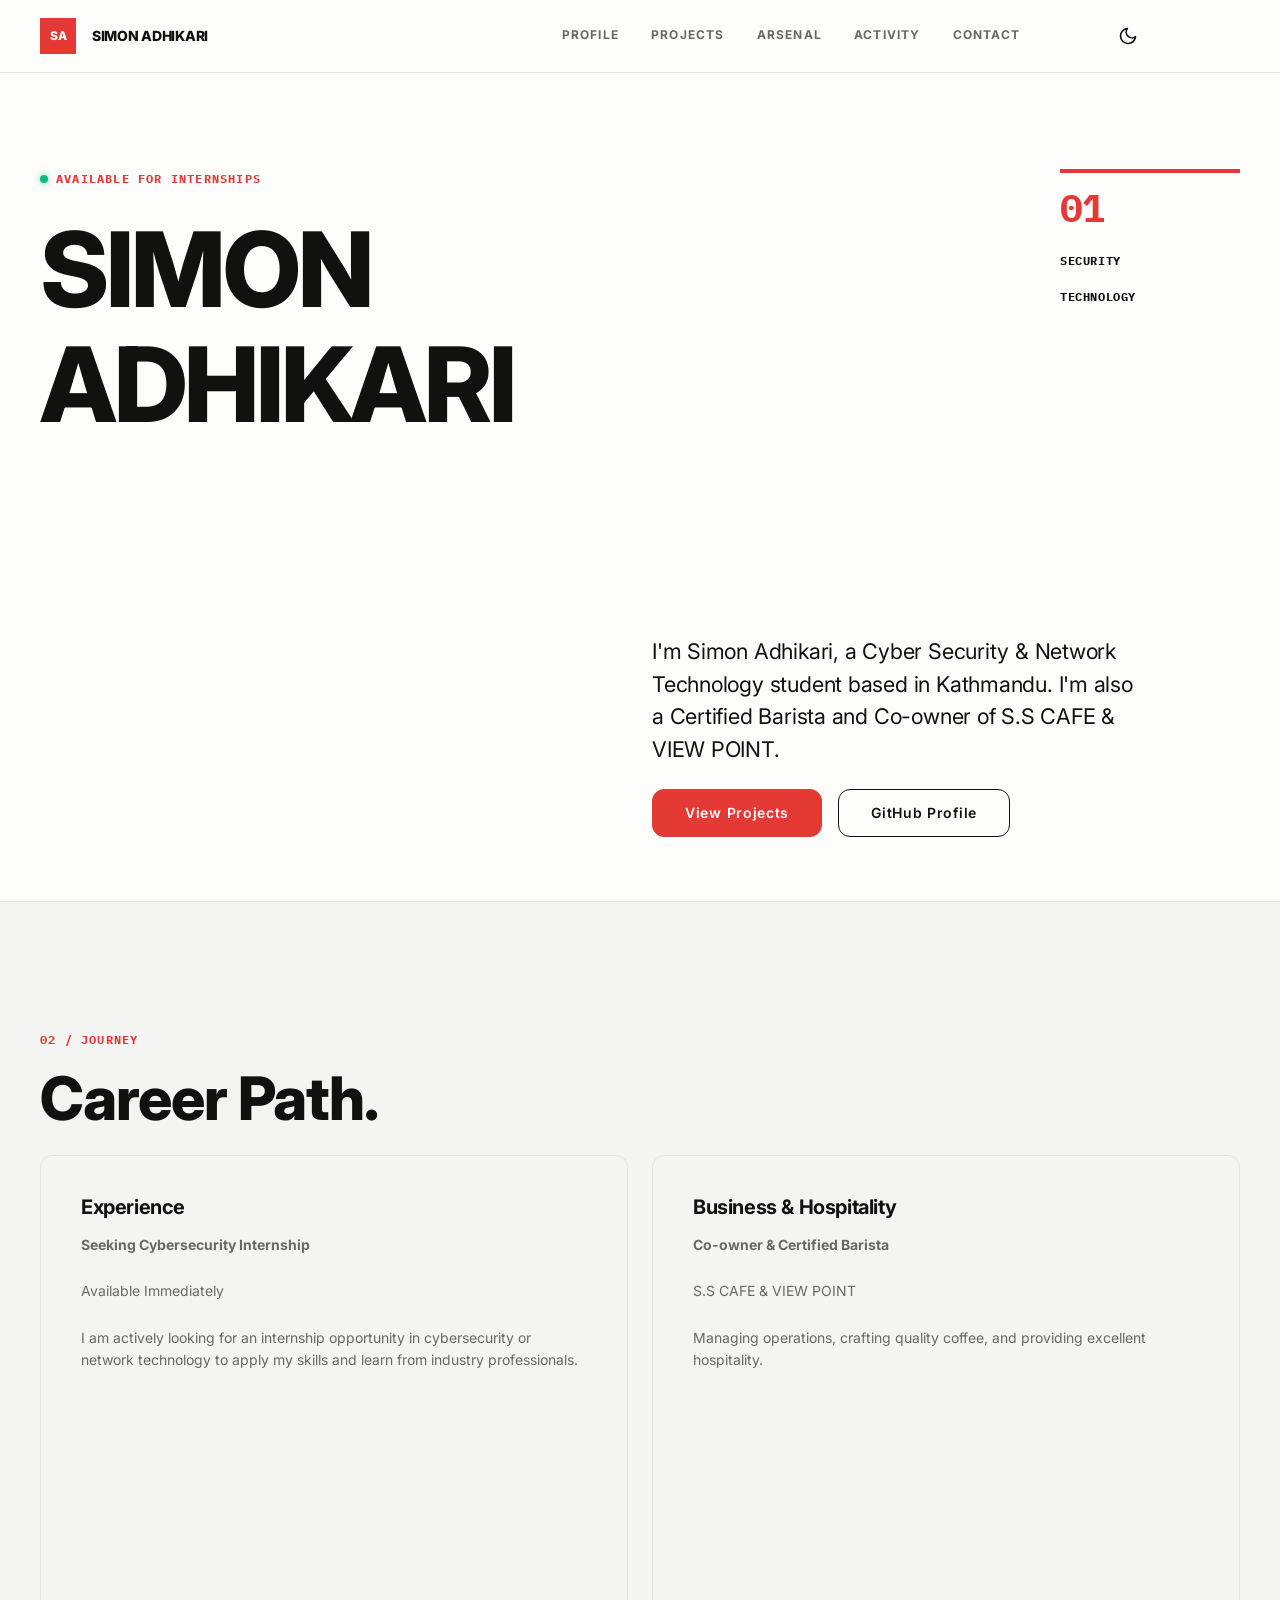
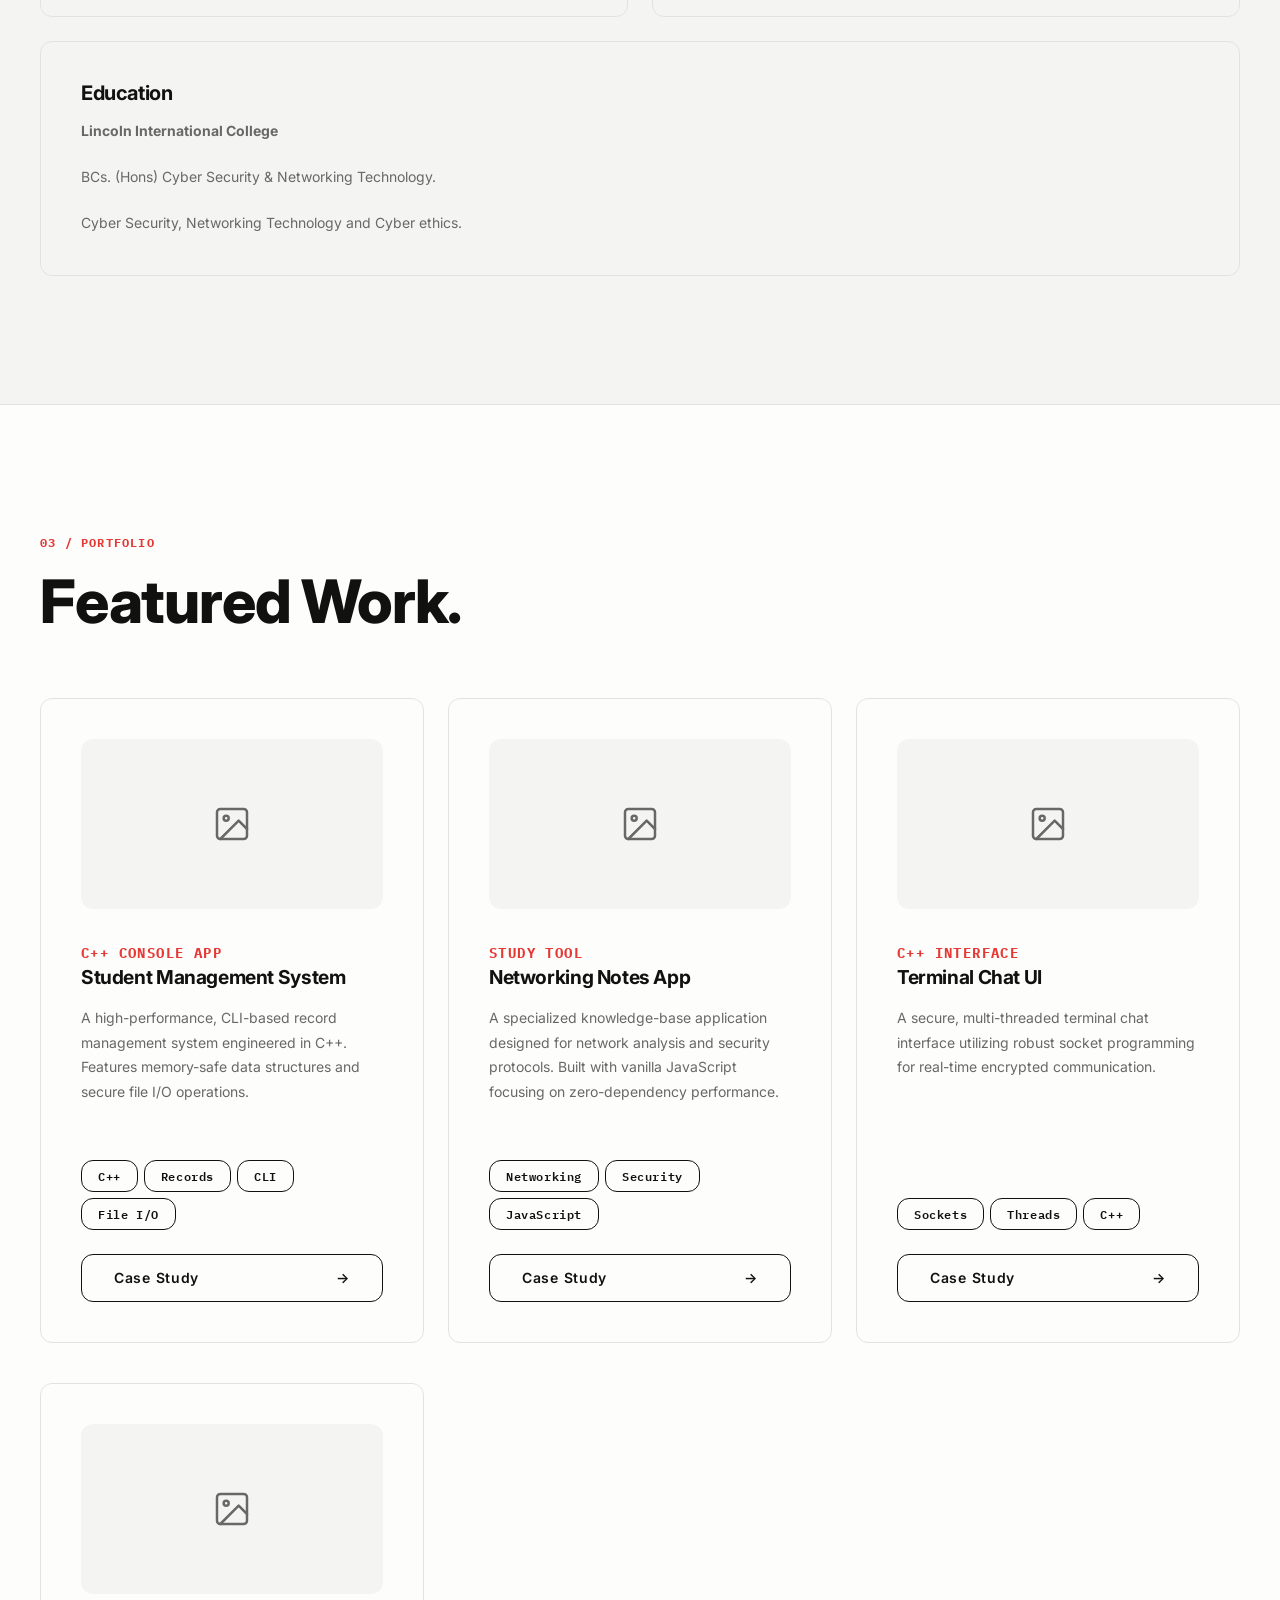
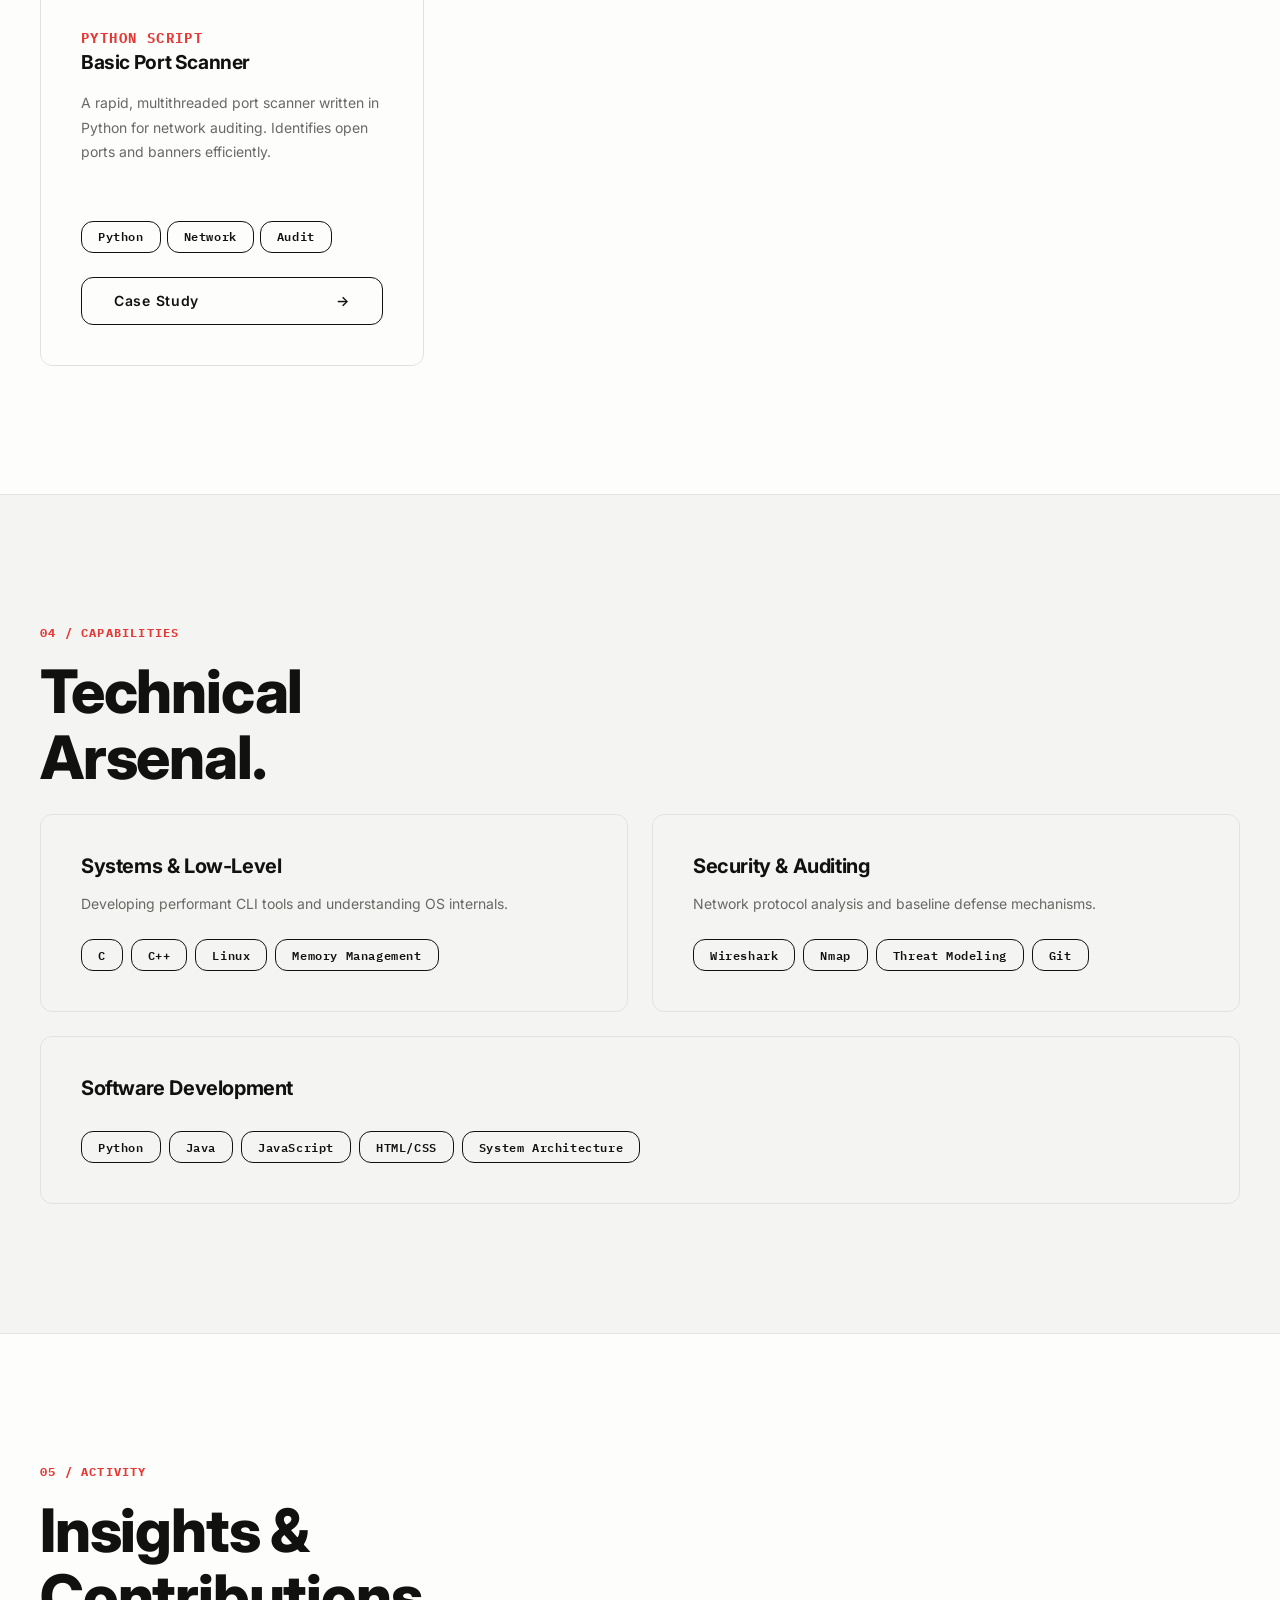
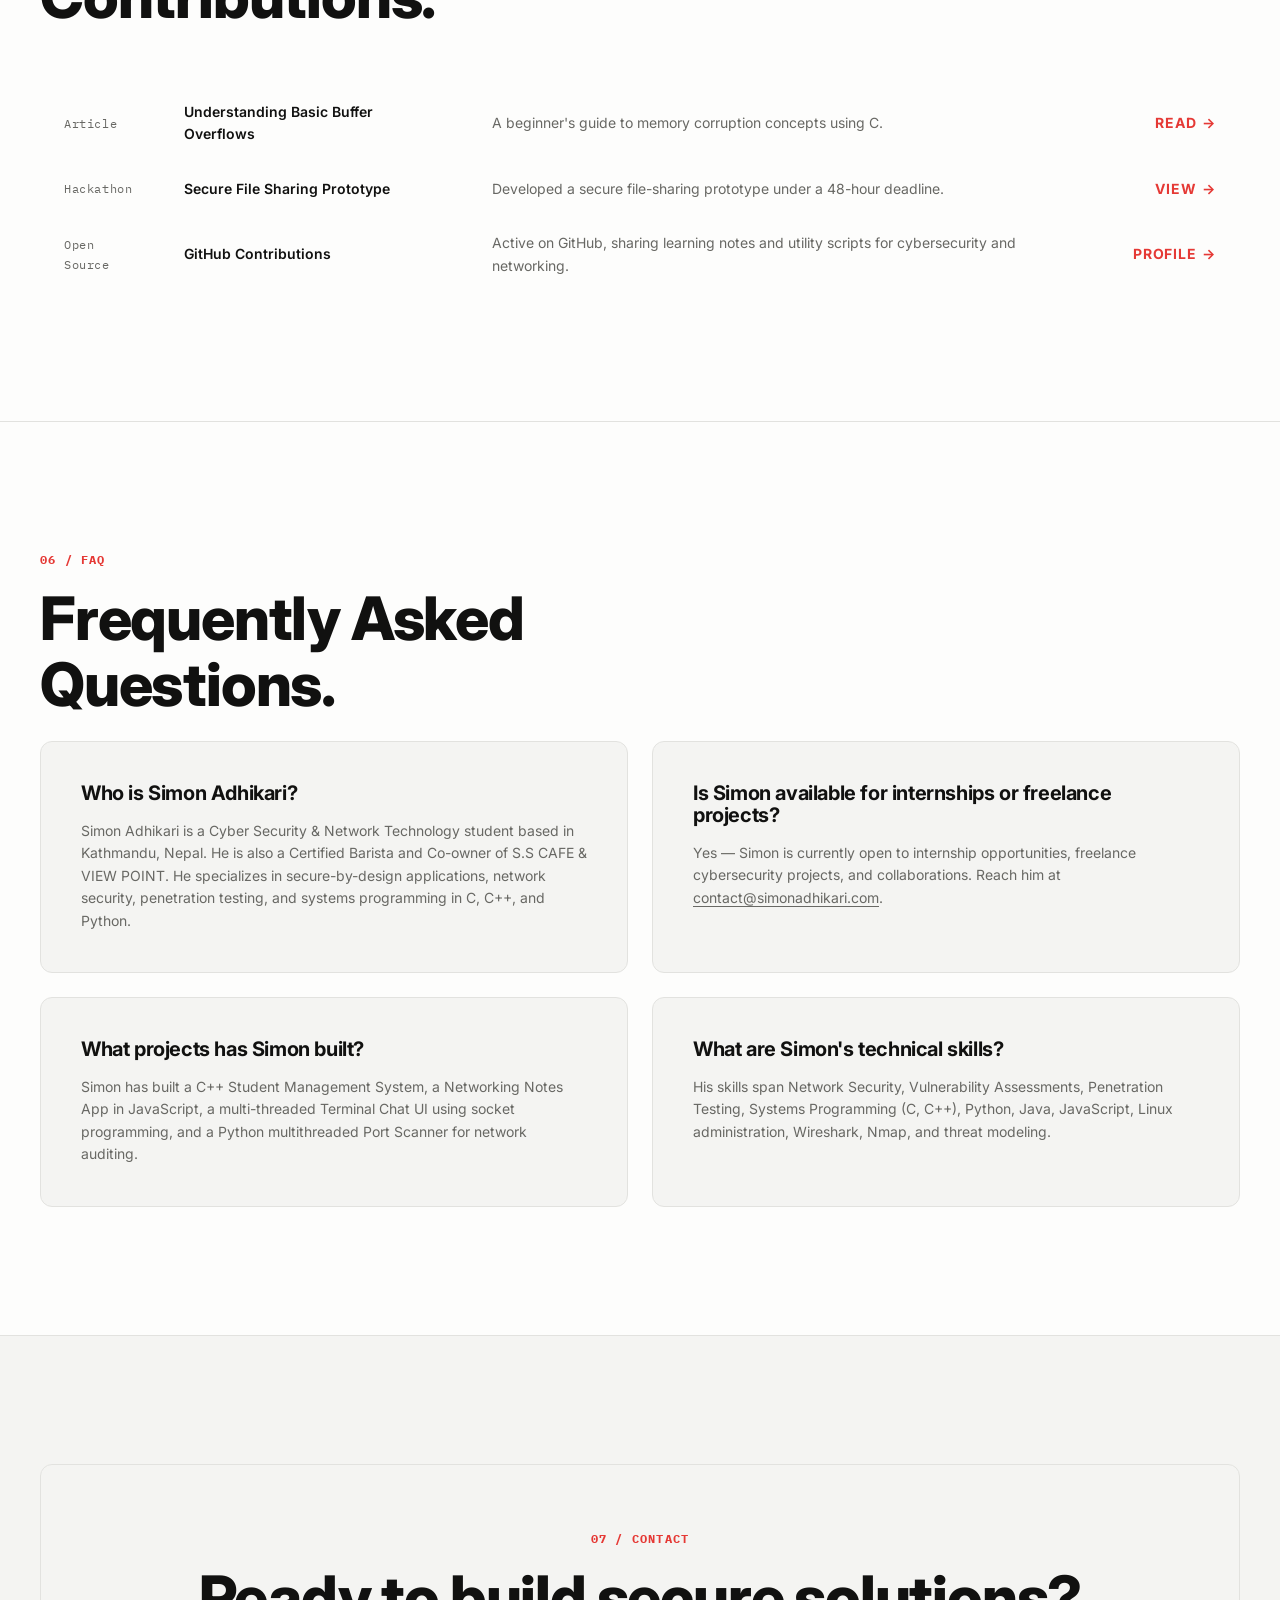
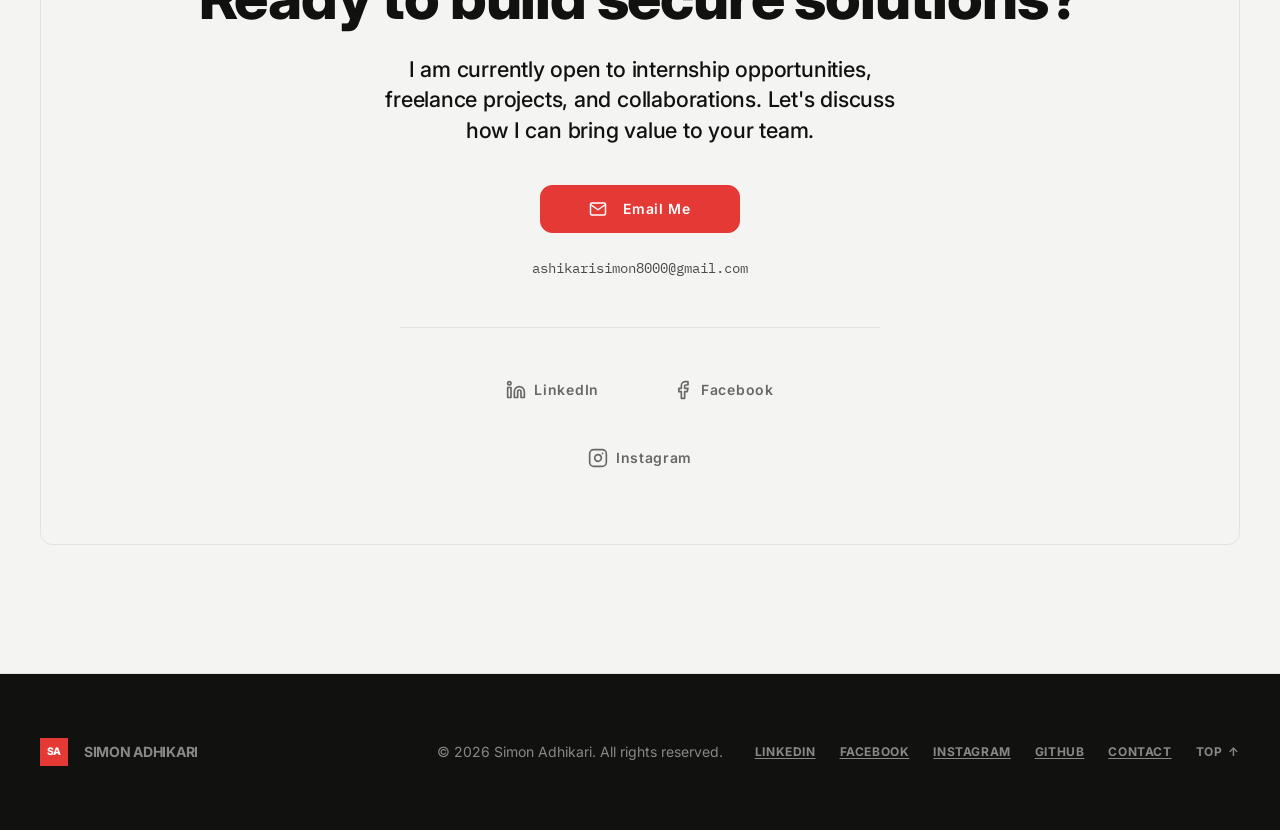
==== commit 4bbaa074: "feat: implement portfolio navigation, mobile menu, and theme toggle system with CSS design tokens" ====
--- a/index.html
+++ b/index.html
@@ -2,13 +2,20 @@
 <html lang="en">
 
 <head>
-  <!-- Google tag (gtag.js) -->
-  <script async src="https://www.googletagmanager.com/gtag/js?id=G-WHELKLDJ5B"></script>
+  <!-- Google Analytics — deferred 3s to not block first paint -->
   <script>
-    window.dataLayer = window.dataLayer || [];
-    function gtag(){dataLayer.push(arguments);}
-    gtag('js', new Date());
-    gtag('config', 'G-WHELKLDJ5B');
+    window.addEventListener('load', function() {
+      setTimeout(function() {
+        var s = document.createElement('script');
+        s.src = 'https://www.googletagmanager.com/gtag/js?id=G-WHELKLDJ5B';
+        s.async = true;
+        document.head.appendChild(s);
+        window.dataLayer = window.dataLayer || [];
+        function gtag(){dataLayer.push(arguments);}
+        gtag('js', new Date());
+        gtag('config', 'G-WHELKLDJ5B', { 'send_page_view': true });
+      }, 3000);
+    });
   </script>
 
   <meta charset="UTF-8">
@@ -67,12 +74,22 @@
   <link rel="icon" href="favicon.svg" type="image/svg+xml">
   <link rel="manifest" href="site.webmanifest">
 
-  <!-- ── Resource Hints (performance + AEO crawler speed) ─────────────────── -->
+  <!-- ── Resource Hints ─────────────────────────────────────────────────── -->
+  <!-- Font preconnects (crossorigin required for font files from gstatic) -->
   <link rel="preconnect" href="https://fonts.googleapis.com">
   <link rel="preconnect" href="https://fonts.gstatic.com" crossorigin>
   <link rel="dns-prefetch" href="https://github.com">
   <link rel="dns-prefetch" href="https://www.linkedin.com">
   <link rel="dns-prefetch" href="https://www.googletagmanager.com">
+
+  <!-- ── Google Fonts — non-render-blocking load ──────────────────────────── -->
+  <!-- media="print" + onload trick: browser fetches without blocking render -->
+  <link rel="stylesheet"
+    href="https://fonts.googleapis.com/css2?family=IBM+Plex+Mono:wght@400;700&family=Inter:ital,opsz,wght@0,14..32,400..800;1,14..32,400..800&display=swap"
+    media="print" onload="this.media='all'">
+  <noscript>
+    <link rel="stylesheet" href="https://fonts.googleapis.com/css2?family=IBM+Plex+Mono:wght@400;700&family=Inter:ital,opsz,wght@0,14..32,400..800;1,14..32,400..800&display=swap">
+  </noscript>
 
   <!-- ── Stylesheets ───────────────────────────────────────────────────────── -->
   <link rel="stylesheet" href="css/style.css">
@@ -336,8 +353,58 @@
   <!-- Skip to content — keyboard accessibility -->
   <a class="skip-link" href="#main">Skip to main content</a>
 
-  <!-- Navigation (loaded via JS component system) -->
-  <div data-component="navbar"></div>
+  <!-- Navigation — inlined for zero-fetch first paint -->
+  <header class="site-header">
+    <nav class="container grid-12 nav" aria-label="Primary navigation">
+
+      <!-- Brand logo -->
+      <a class="brand" href="#home" aria-label="Simon Adhikari — back to top">
+        <span class="brand__mark" aria-hidden="true">SA</span>
+        <span>Simon Adhikari</span>
+      </a>
+
+      <!-- Desktop navigation links (shown at ≥ 1024px via CSS) -->
+      <div class="nav__links" role="navigation" aria-label="Desktop navigation">
+        <a href="#about">Profile</a>
+        <a href="#projects">Projects</a>
+        <a href="#skills">Arsenal</a>
+        <a href="#activity">Activity</a>
+        <a href="#contact">Contact</a>
+      </div>
+
+      <!-- Theme Toggle -->
+      <button class="theme-toggle" id="theme-toggle" aria-label="Toggle Dark Mode" style="grid-column: 11; justify-self: end; background: transparent; border: none; cursor: pointer; color: var(--color-ink); display: flex; align-items: center;">
+        <svg width="20" height="20" viewBox="0 0 24 24" fill="none" stroke="currentColor" stroke-width="2" stroke-linecap="round" stroke-linejoin="round" class="moon-icon">
+          <path d="M21 12.79A9 9 0 1 1 11.21 3 7 7 0 0 0 21 12.79z"></path>
+        </svg>
+      </button>
+
+      <!-- Mobile hamburger toggle (hidden at ≥ 1024px via CSS) -->
+      <button
+        class="nav__toggle"
+        type="button"
+        aria-expanded="false"
+        aria-controls="primary-menu"
+        aria-label="Toggle navigation menu"
+      >
+        <span class="nav__toggle-icon" aria-hidden="true">
+          <span class="nav__toggle-bar"></span>
+          <span class="nav__toggle-bar"></span>
+          <span class="nav__toggle-bar"></span>
+        </span>
+      </button>
+
+      <!-- Mobile dropdown menu -->
+      <ul class="nav__menu" id="primary-menu" role="list" aria-label="Mobile navigation">
+        <li><a href="#about">Profile</a></li>
+        <li><a href="#projects">Projects</a></li>
+        <li><a href="#skills">Arsenal</a></li>
+        <li><a href="#activity">Activity</a></li>
+        <li><a href="#contact">Contact</a></li>
+      </ul>
+
+    </nav>
+  </header>
 
   <main id="main">
 
@@ -369,24 +436,6 @@
           <span class="index-subtitle">Technology</span>
         </div>
       </div>
-      <style>
-        @keyframes pulse {
-          0% {
-            transform: scale(0.95);
-            box-shadow: 0 0 0 0 rgba(16, 185, 129, 0.7);
-          }
-
-          70% {
-            transform: scale(1);
-            box-shadow: 0 0 0 6px rgba(16, 185, 129, 0);
-          }
-
-          100% {
-            transform: scale(0.95);
-            box-shadow: 0 0 0 0 rgba(16, 185, 129, 0);
-          }
-        }
-      </style>
     </section>
 
     <!-- ── 02 · Career Path (Bento Box) ─────────────────────────────────────── -->
@@ -401,10 +450,9 @@
           <!-- Experience -->
           <article class="bento-card" itemscope itemtype="https://schema.org/OrganizationRole">
             <h3>Experience</h3>
-            <p><strong itemprop="roleName">Cybersecurity Intern</strong></p>
-            <p style="color: var(--color-muted); font-size: var(--text-sm);">[Company Name] — [Year] to Present</p>
-            <p style="margin-top: var(--space-2);" itemprop="description">Assisted in network auditing, vulnerability assessments, and
-              strengthening security baselines.</p>
+            <p><strong itemprop="roleName">Seeking Cybersecurity Internship</strong></p>
+            <p style="color: var(--color-muted); font-size: var(--text-sm);">Available Immediately</p>
+            <p style="margin-top: var(--space-2);" itemprop="description">I am actively looking for an internship opportunity in cybersecurity or network technology to apply my skills and learn from industry professionals.</p>
           </article>
 
           <!-- Cafe / Barista -->
@@ -414,7 +462,7 @@
             <p style="color: var(--color-muted); font-size: var(--text-sm);">S.S CAFE &amp; VIEW POINT</p>
             <p style="margin-top: var(--space-2);" itemprop="description">Managing operations, crafting quality coffee, and providing excellent hospitality.</p>
             <div style="margin-top: var(--space-3); border-radius: var(--border-radius); overflow: hidden; height: 180px;">
-              <iframe src="https://www.google.com/maps/embed?pb=!1m18!1m12!1m3!1d14124.721726903594!2d85.34685842208853!3d27.742580267176162!2m3!1f0!2f0!3f0!3m2!1i1024!2i768!4f13.1!3m3!1m2!1s0x39eb1b0020bafe43%3A0x7779cf7dddc5dcfa!2sS.S%20CAFE%20%26%20VIEW%20POINT!5e0!3m2!1sen!2snp!4v1783487970804!5m2!1sen!2snp" width="100%" height="100%" style="border:0;" allowfullscreen="" loading="lazy" referrerpolicy="strict-origin-when-cross-origin"></iframe>
+              <iframe src="https://www.google.com/maps/embed?pb=!1m18!1m12!1m3!1d14124.721726903594!2d85.34685842208853!3d27.742580267176162!2m3!1f0!2f0!3f0!3m2!1i1024!2i768!4f13.1!3m3!1m2!1s0x39eb1b0020bafe43%3A0x7779cf7dddc5dcfa!2sS.S%20CAFE%20%26%20VIEW%20POINT!5e0!3m2!1sen!2snp!4v1783487970804!5m2!1sen!2snp" width="100%" height="100%" style="border:0;" allowfullscreen="" loading="lazy" referrerpolicy="strict-origin-when-cross-origin" title="S.S CAFE &amp; VIEW POINT location on Google Maps"></iframe>
             </div>
           </article>
 
@@ -629,11 +677,82 @@
 
   </main>
 
-  <!-- Footer (loaded via JS component system) -->
-  <div data-component="footer"></div>
-
-  <!-- Project detail modal (loaded via JS component system) -->
-  <div data-component="modal"></div>
+  <!-- Footer — inlined for zero-fetch rendering -->
+  <footer class="site-footer" role="contentinfo">
+    <div class="container grid-12">
+      <div class="footer-layout">
+
+        <!-- Brand identity -->
+        <a class="footer-brand" href="#home" aria-label="Simon Adhikari — back to top">
+          <span class="footer-brand__mark" aria-hidden="true">SA</span>
+          <span>Simon Adhikari</span>
+        </a>
+
+        <!-- Meta: copyright + links -->
+        <div class="footer-meta">
+          <p>&copy; <span data-current-year>2026</span> Simon Adhikari. All rights reserved.</p>
+          <nav class="footer-links" aria-label="Footer links">
+            <a href="https://www.linkedin.com/in/simon-adhikari-8103a2275/" target="_blank" rel="noopener noreferrer">LinkedIn</a>
+            <a href="https://www.facebook.com/simon.adhikari.157838" target="_blank" rel="noopener noreferrer">Facebook</a>
+            <a href="https://www.instagram.com/simonadhikari718/" target="_blank" rel="noopener noreferrer">Instagram</a>
+            <a href="https://github.com/simonadhikari" target="_blank" rel="noopener noreferrer">GitHub</a>
+            <a href="#contact">Contact</a>
+            <a href="#home" class="link-arrow link-arrow--up">Top</a>
+          </nav>
+        </div>
+
+      </div>
+    </div>
+  </footer>
+
+  <!-- Project detail modal — inlined for zero-fetch rendering -->
+  <dialog class="modal" id="project-modal" aria-labelledby="modal-title" aria-modal="true">
+    <div class="modal__dialog">
+
+      <!-- Header: type label + close button -->
+      <div class="modal__header">
+        <div class="modal__header-content">
+          <p class="eyebrow" data-modal-type></p>
+          <h2 id="modal-title" data-modal-title></h2>
+        </div>
+        <form method="dialog">
+          <!-- autofocus ensures keyboard focus lands here when modal opens -->
+          <button
+            class="modal__close"
+            type="submit"
+            aria-label="Close project details"
+            autofocus
+          >
+            <svg width="20" height="20" viewBox="0 0 24 24" fill="none" stroke="currentColor" stroke-width="2.5" stroke-linecap="square" aria-hidden="true">
+              <line x1="18" y1="6" x2="6" y2="18"/>
+              <line x1="6" y1="6" x2="18" y2="18"/>
+            </svg>
+          </button>
+        </form>
+      </div>
+
+      <!-- Body: description -->
+      <div class="modal__body">
+        <p data-modal-description class="text-lead"></p>
+      </div>
+
+      <!-- Tags -->
+      <div class="tag-list mt-space-4" data-modal-tags aria-label="Technologies used"></div>
+
+      <!-- Footer: action links -->
+      <div class="modal__footer">
+        <a
+          class="button button--outline button--sm"
+          href="#"
+          data-modal-link
+          target="_blank"
+          rel="noopener noreferrer"
+          aria-label="View project on GitHub"
+        >View on GitHub</a>
+      </div>
+
+    </div>
+  </dialog>
 
 </body>
 
--- a/css/style.css
+++ b/css/style.css
@@ -5,9 +5,7 @@
    ============================================================================= */
 
 /* 1. Google Fonts — Inter Variable + IBM Plex Mono
-   Loaded here so fonts are available before first paint.                        */
-@import url('https://fonts.googleapis.com/css2?family=IBM+Plex+Mono:wght@400;700&family=Inter:ital,opsz,wght@0,14..32,400..800;1,14..32,400..800&display=swap');
-
+   Loaded in index.html to prevent render-blocking.                              */
 /* =============================================================================
    2. Design Tokens
    ============================================================================= */
@@ -743,6 +741,12 @@
 .reveal-group > *:nth-child(5) { transition-delay: 320ms; }
 .reveal-group > *:nth-child(6) { transition-delay: 400ms; }
 
+@keyframes pulse {
+  0% { transform: scale(0.95); box-shadow: 0 0 0 0 rgba(16, 185, 129, 0.7); }
+  70% { transform: scale(1); box-shadow: 0 0 0 6px rgba(16, 185, 129, 0); }
+  100% { transform: scale(0.95); box-shadow: 0 0 0 0 rgba(16, 185, 129, 0); }
+}
+
 
 /* =============================================================================
    14. Reduced Motion
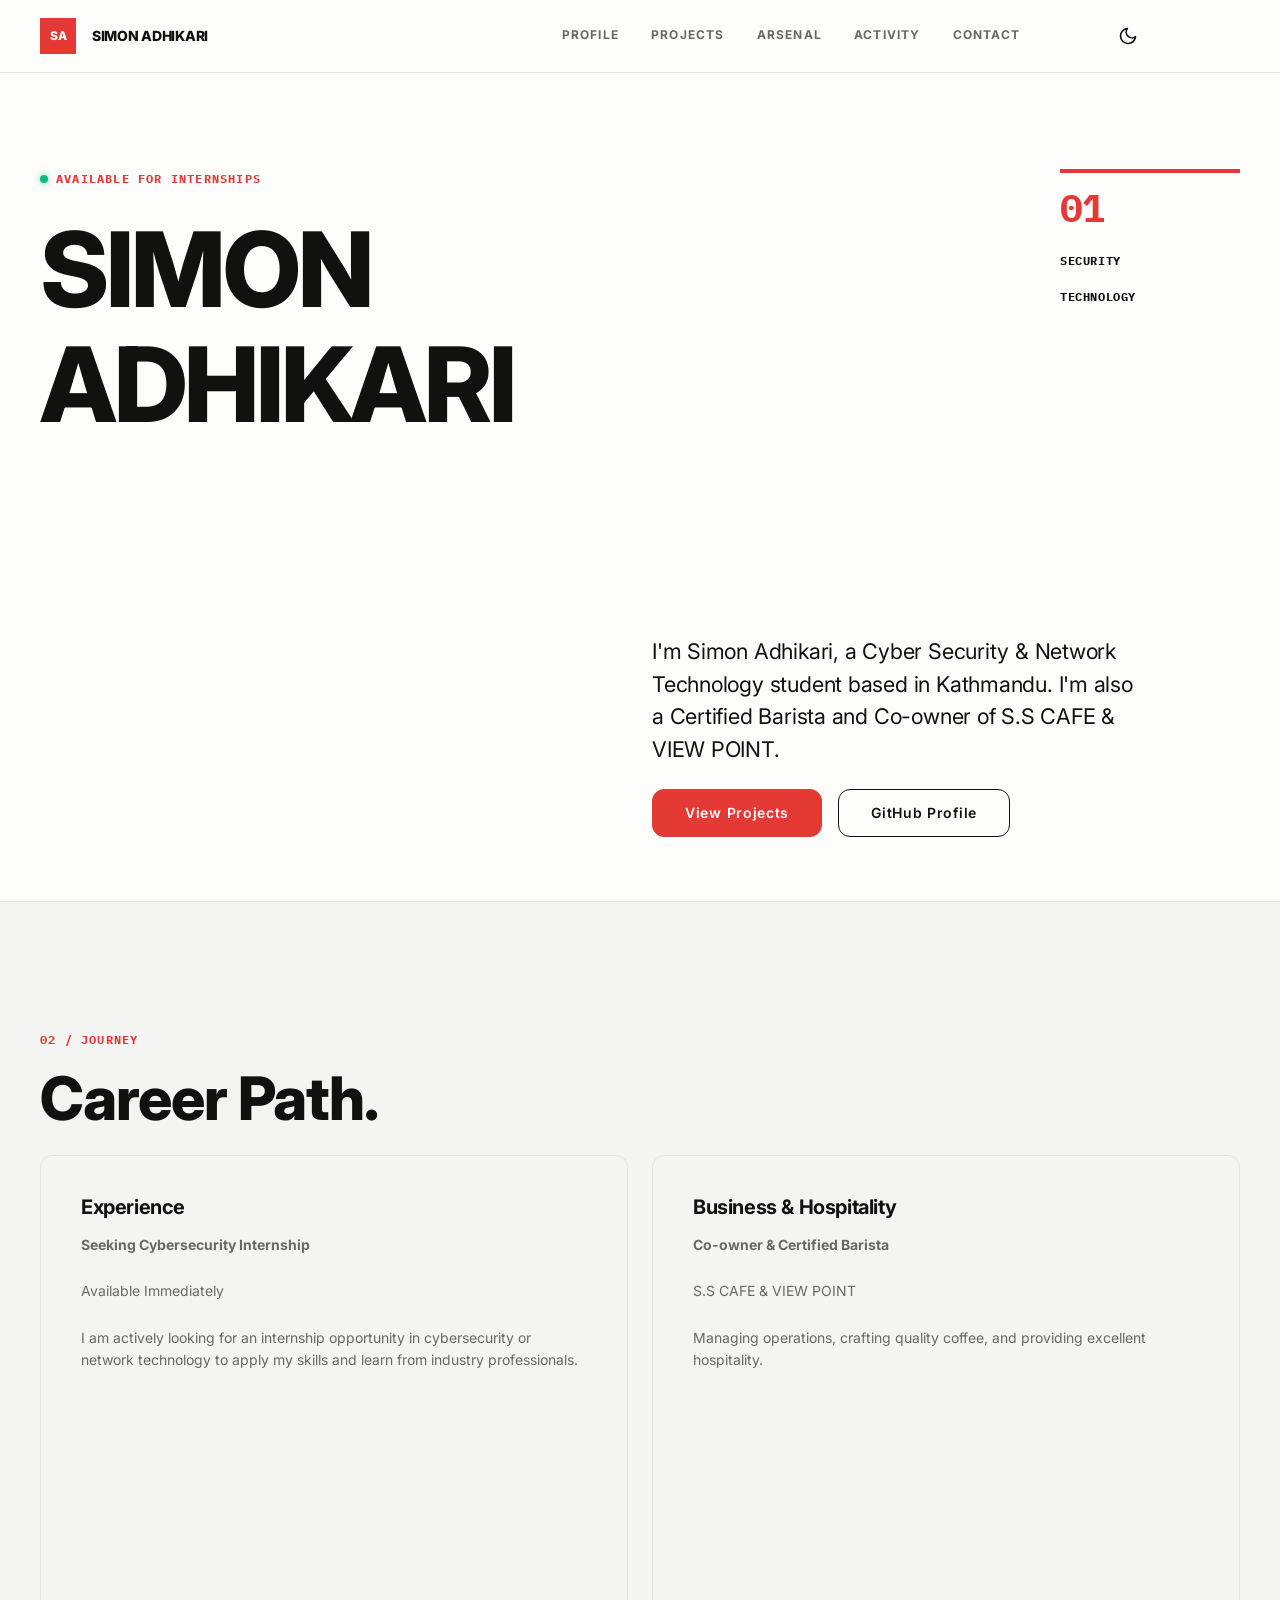
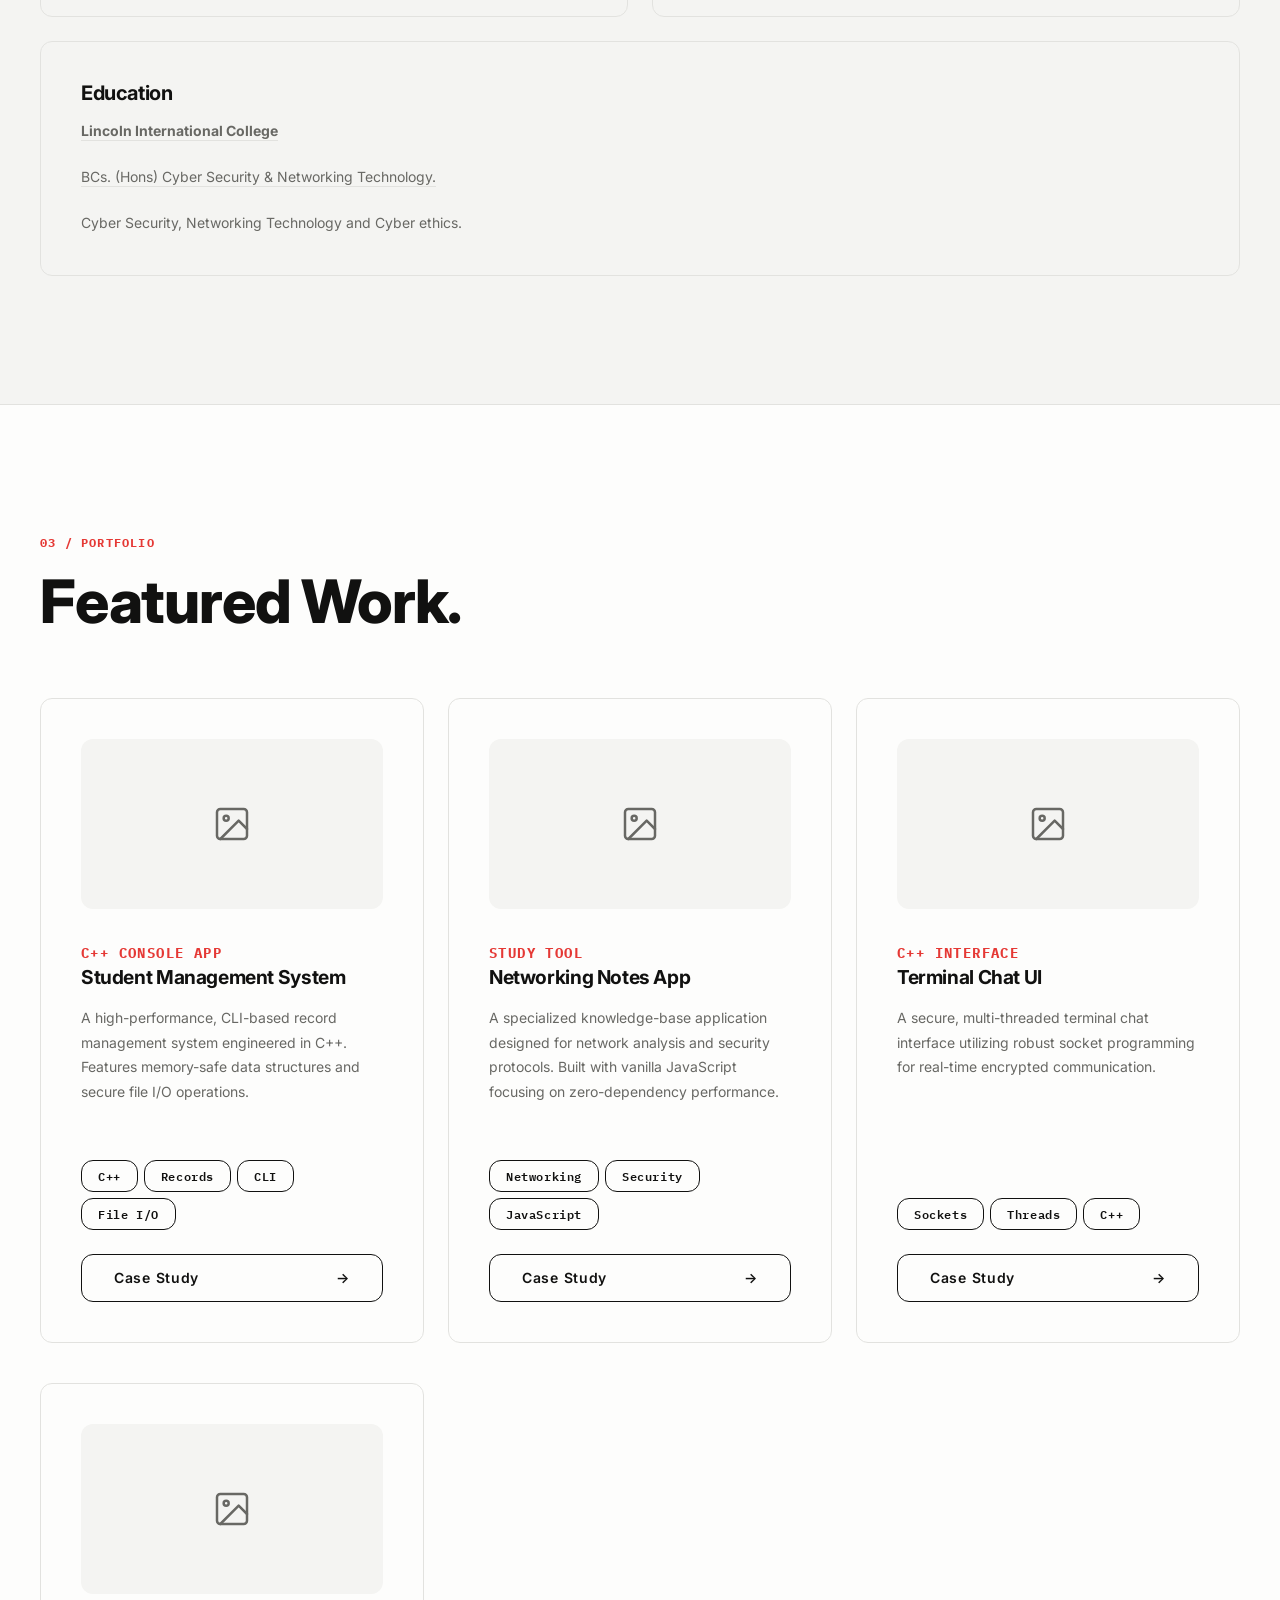
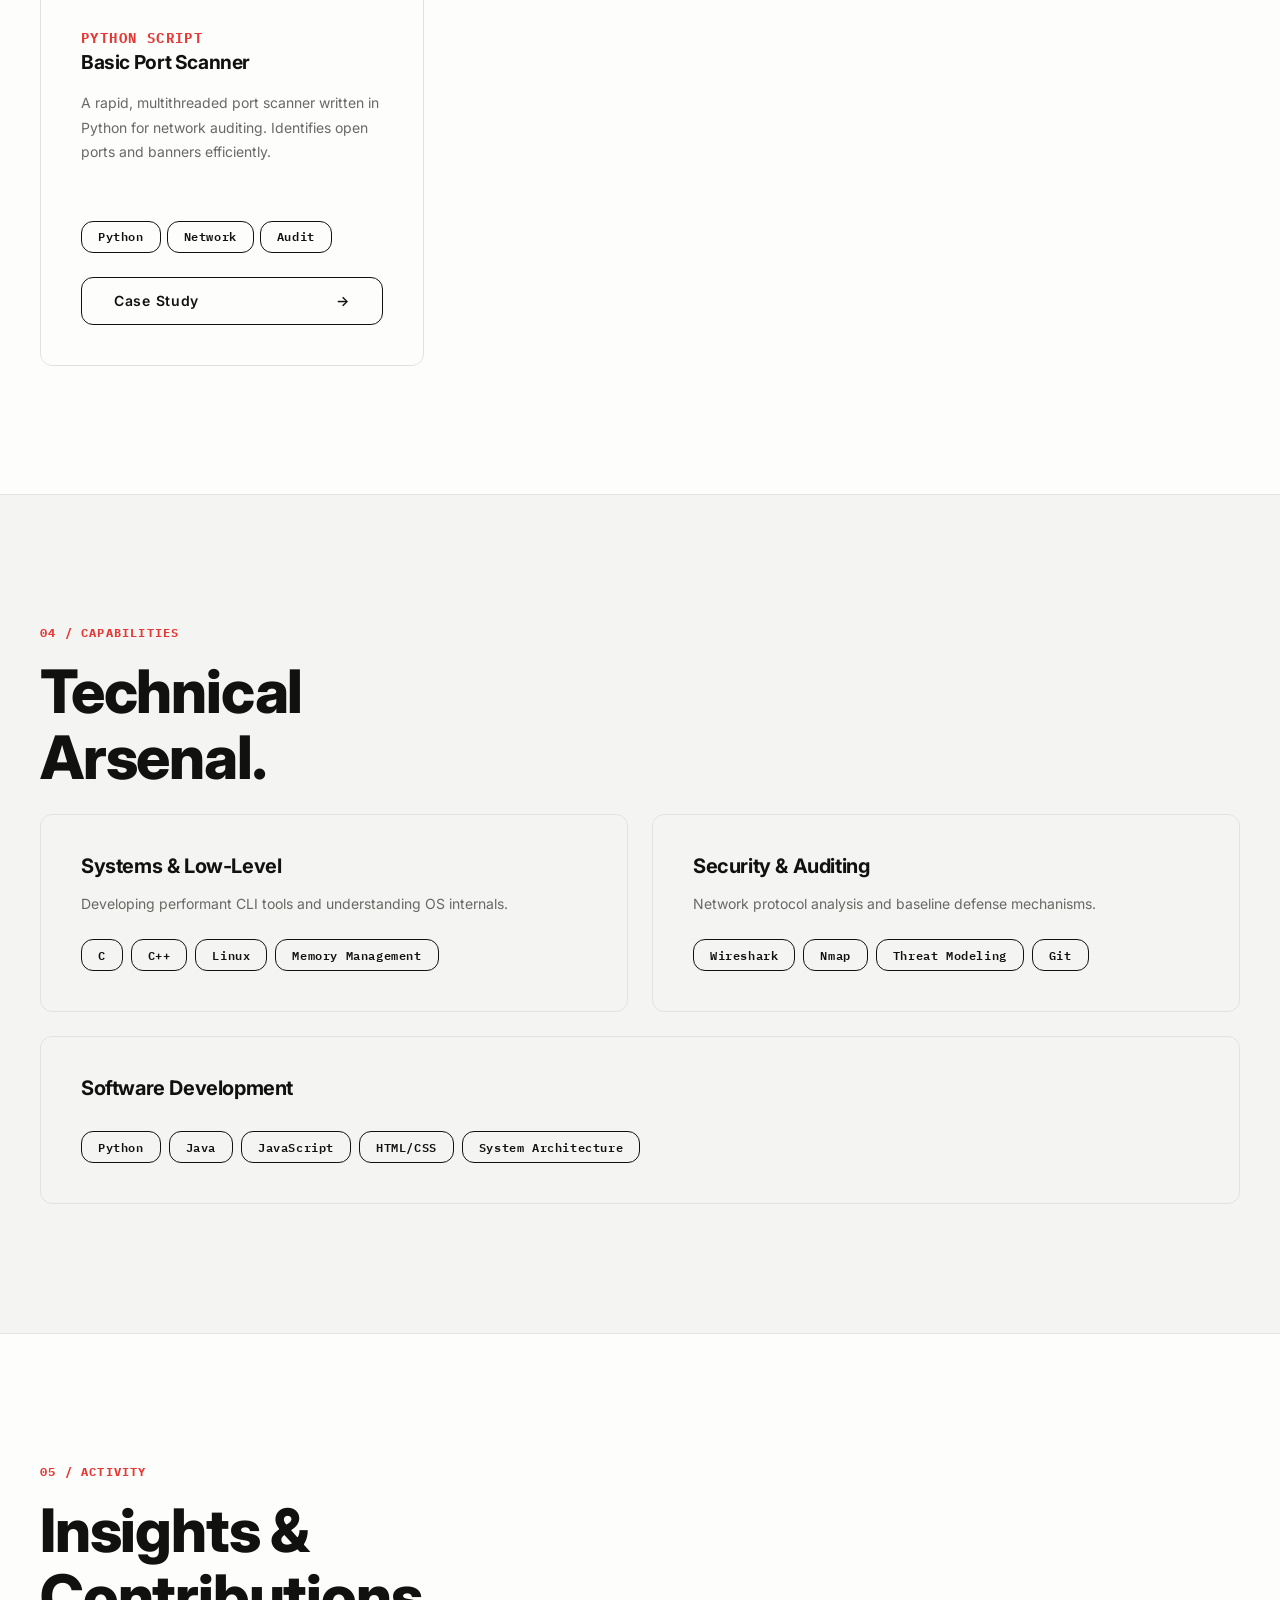
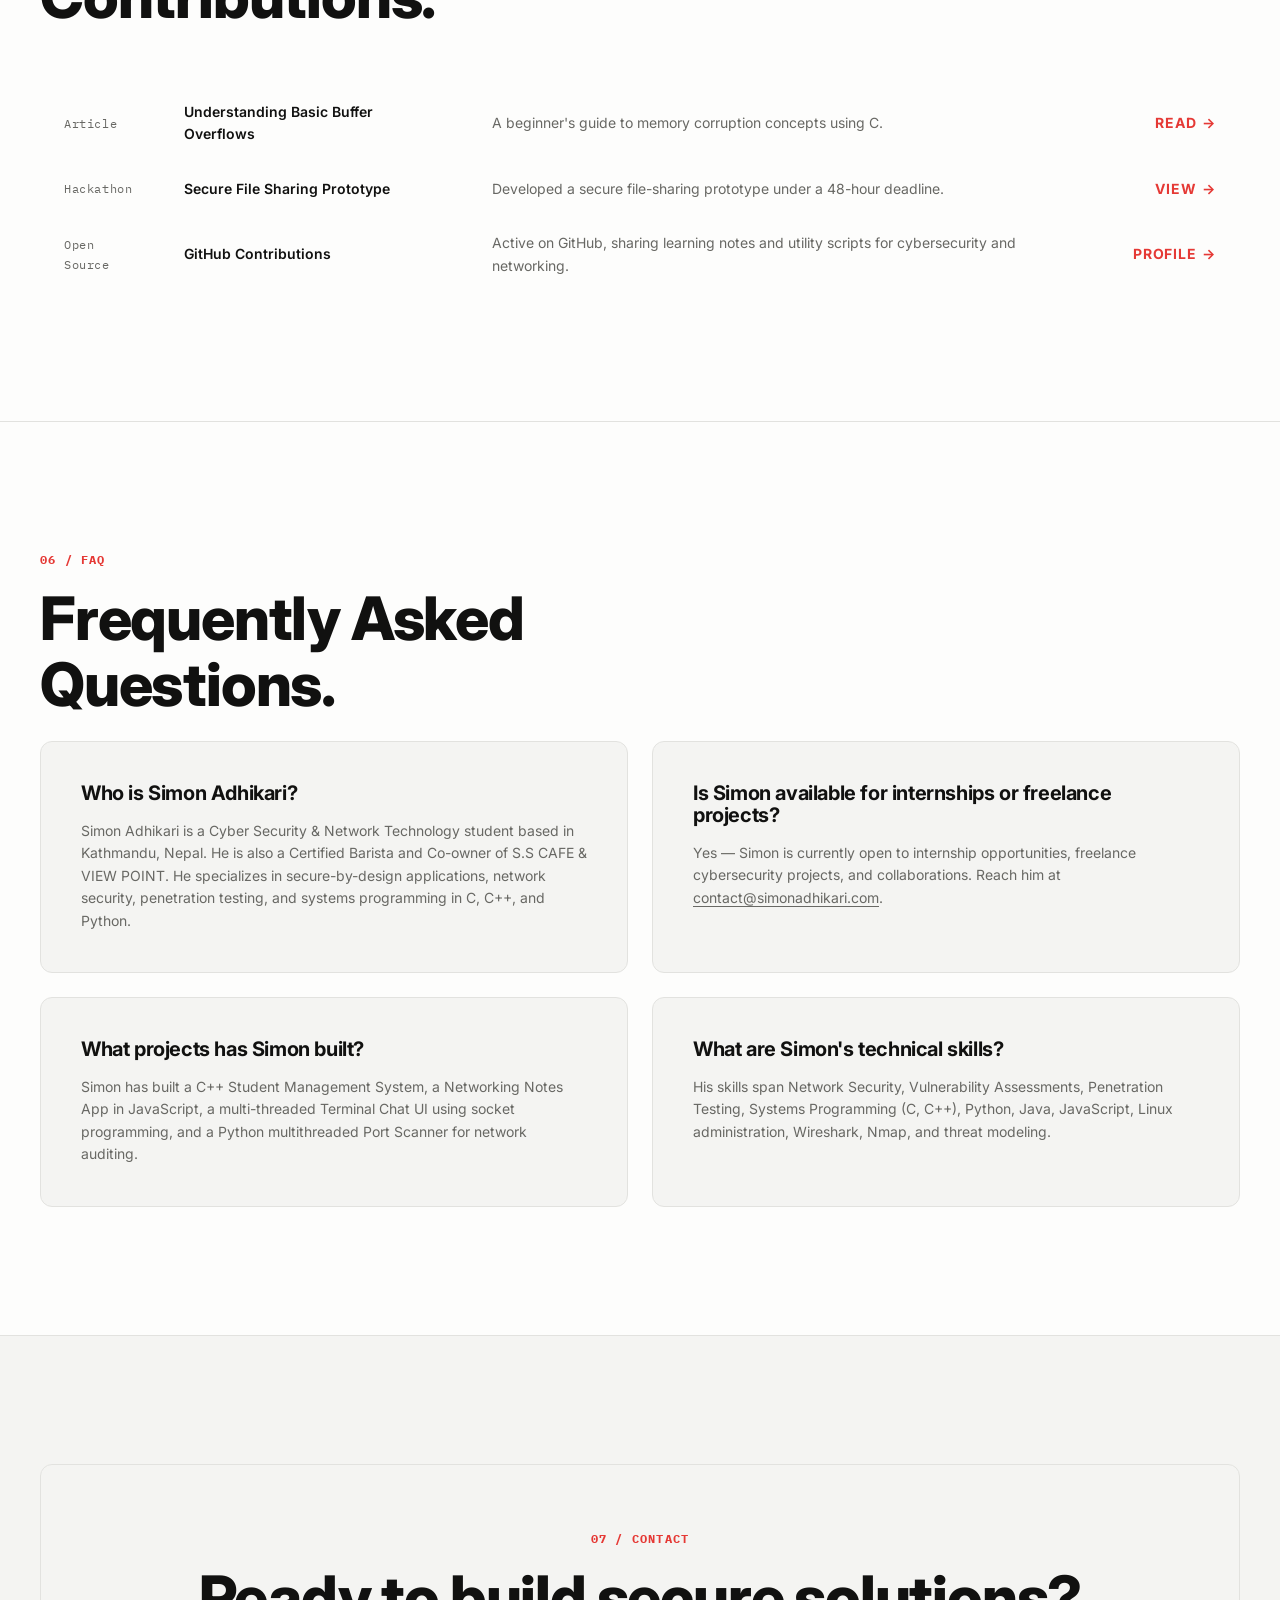
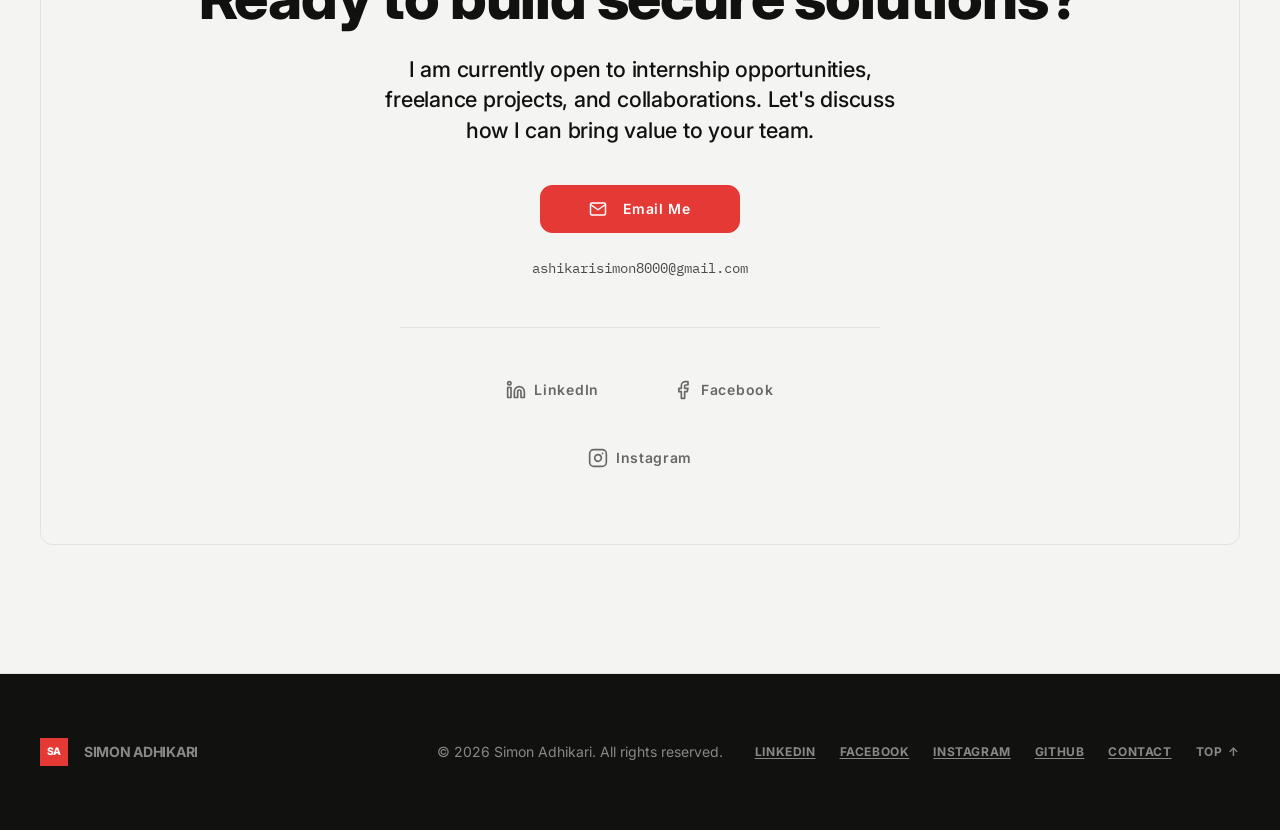
==== commit 548c02ab: "feat: implement core site functionality with navigation controller, theme toggle, and design system " ====
--- a/index.html
+++ b/index.html
@@ -469,9 +469,9 @@
           <!-- Education -->
           <article class="bento-card bento-card--large" itemscope itemtype="https://schema.org/EducationalOccupationalCredential">
             <h3>Education</h3>
-            <p><strong itemprop="recognizedBy" itemscope itemtype="https://schema.org/EducationalOrganization"><span itemprop="name">Lincoln International College</span></strong></p>
-            <p style="color: var(--color-muted); font-size: var(--text-sm);" itemprop="name">BCs. (Hons) Cyber Security &amp; Networking
-              Technology.</p>
+            <p><strong itemprop="recognizedBy" itemscope itemtype="https://schema.org/EducationalOrganization"><a href="https://licnepal.edu.np/" target="_blank" rel="noopener noreferrer" itemprop="name" style="text-decoration: underline; text-decoration-color: var(--color-line); text-underline-offset: 4px;">Lincoln International College</a></strong></p>
+            <p style="color: var(--color-muted); font-size: var(--text-sm);" itemprop="name"><a href="https://licnepal.edu.np/bcs-csnt" target="_blank" rel="noopener noreferrer" style="text-decoration: underline; text-decoration-color: var(--color-line); text-underline-offset: 4px;">BCs. (Hons) Cyber Security &amp; Networking
+              Technology.</a></p>
             <p style="margin-top: var(--space-2);">Cyber Security, Networking Technology and Cyber ethics.</p>
           </article>
         </div>
--- a/css/style.css
+++ b/css/style.css
@@ -319,7 +319,11 @@
   background: var(--color-overlay);
   backdrop-filter: blur(12px);
   -webkit-backdrop-filter: blur(12px);
-  transition: background-color var(--transition-base), border-color var(--transition-base);
+  transition: background-color var(--transition-base), border-color var(--transition-base), transform var(--transition-base);
+}
+
+.site-header.is-hidden {
+  transform: translateY(-100%);
 }
 
 .nav {
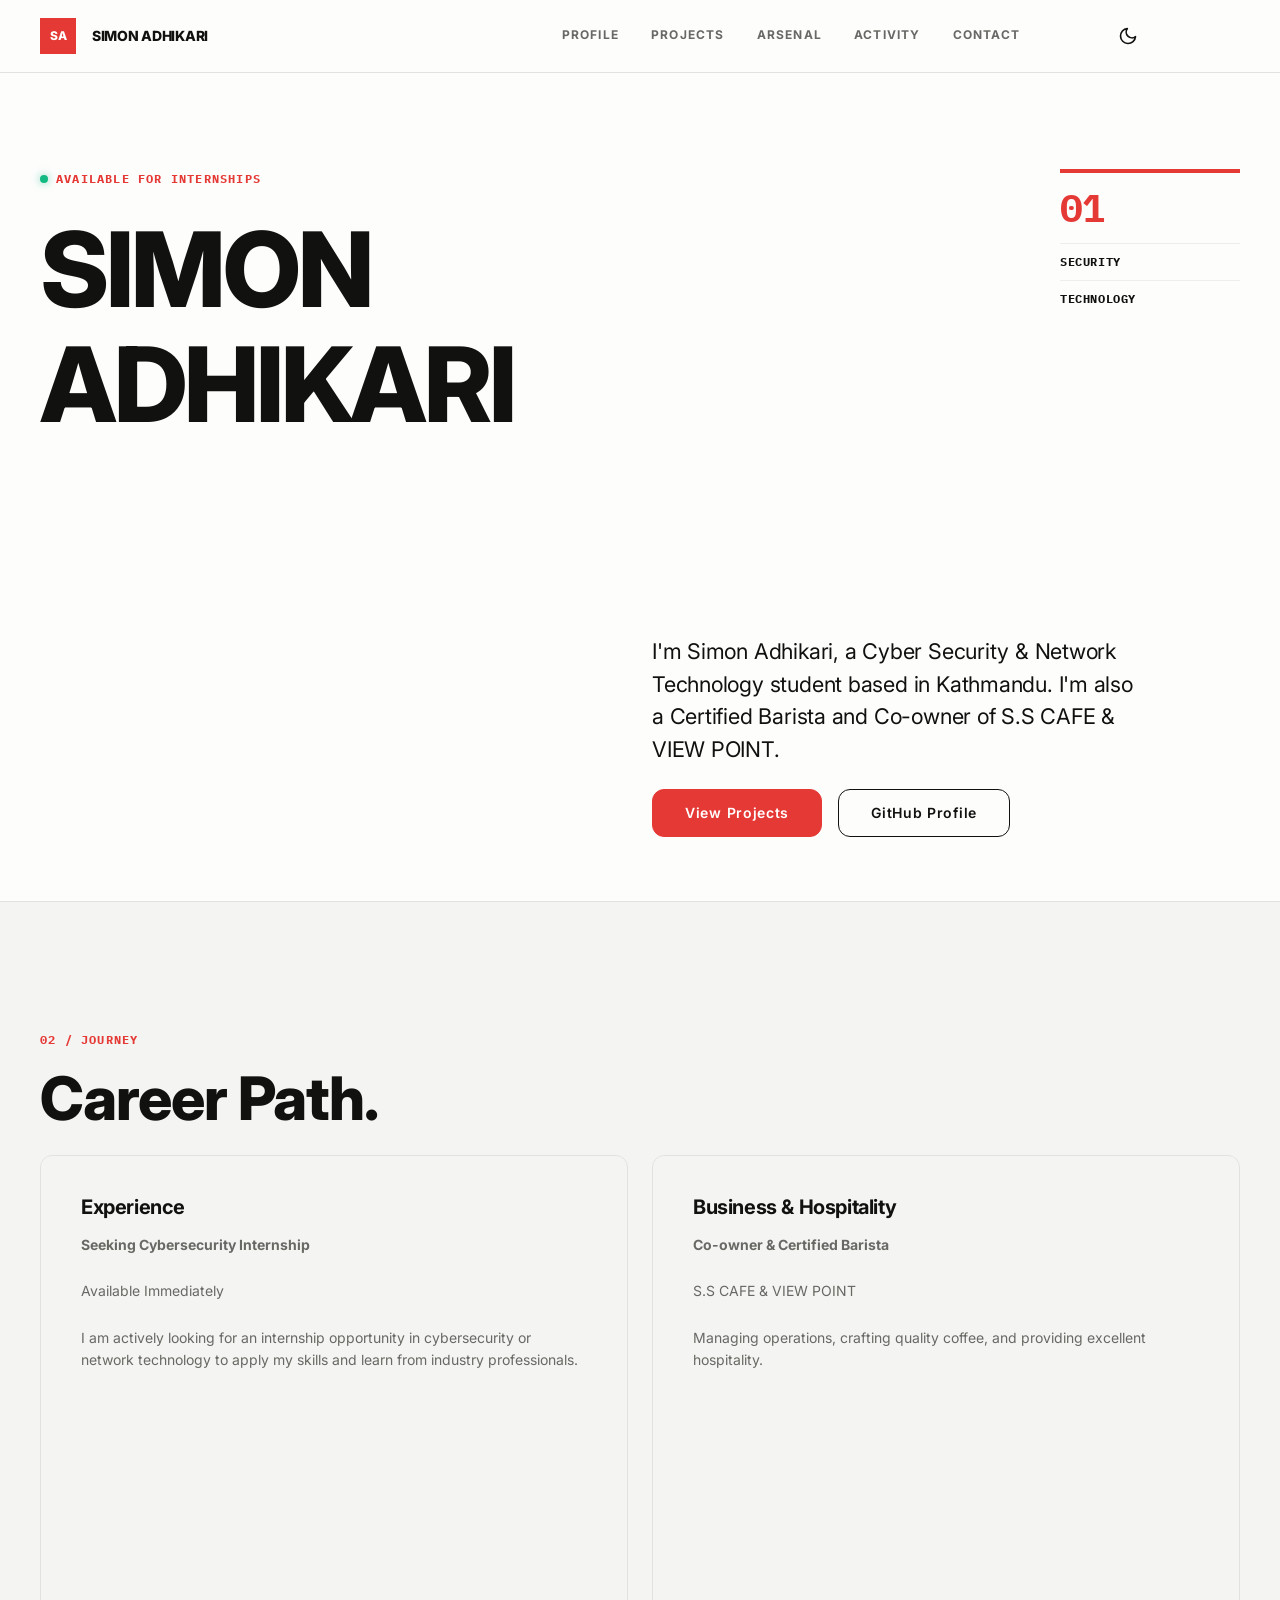
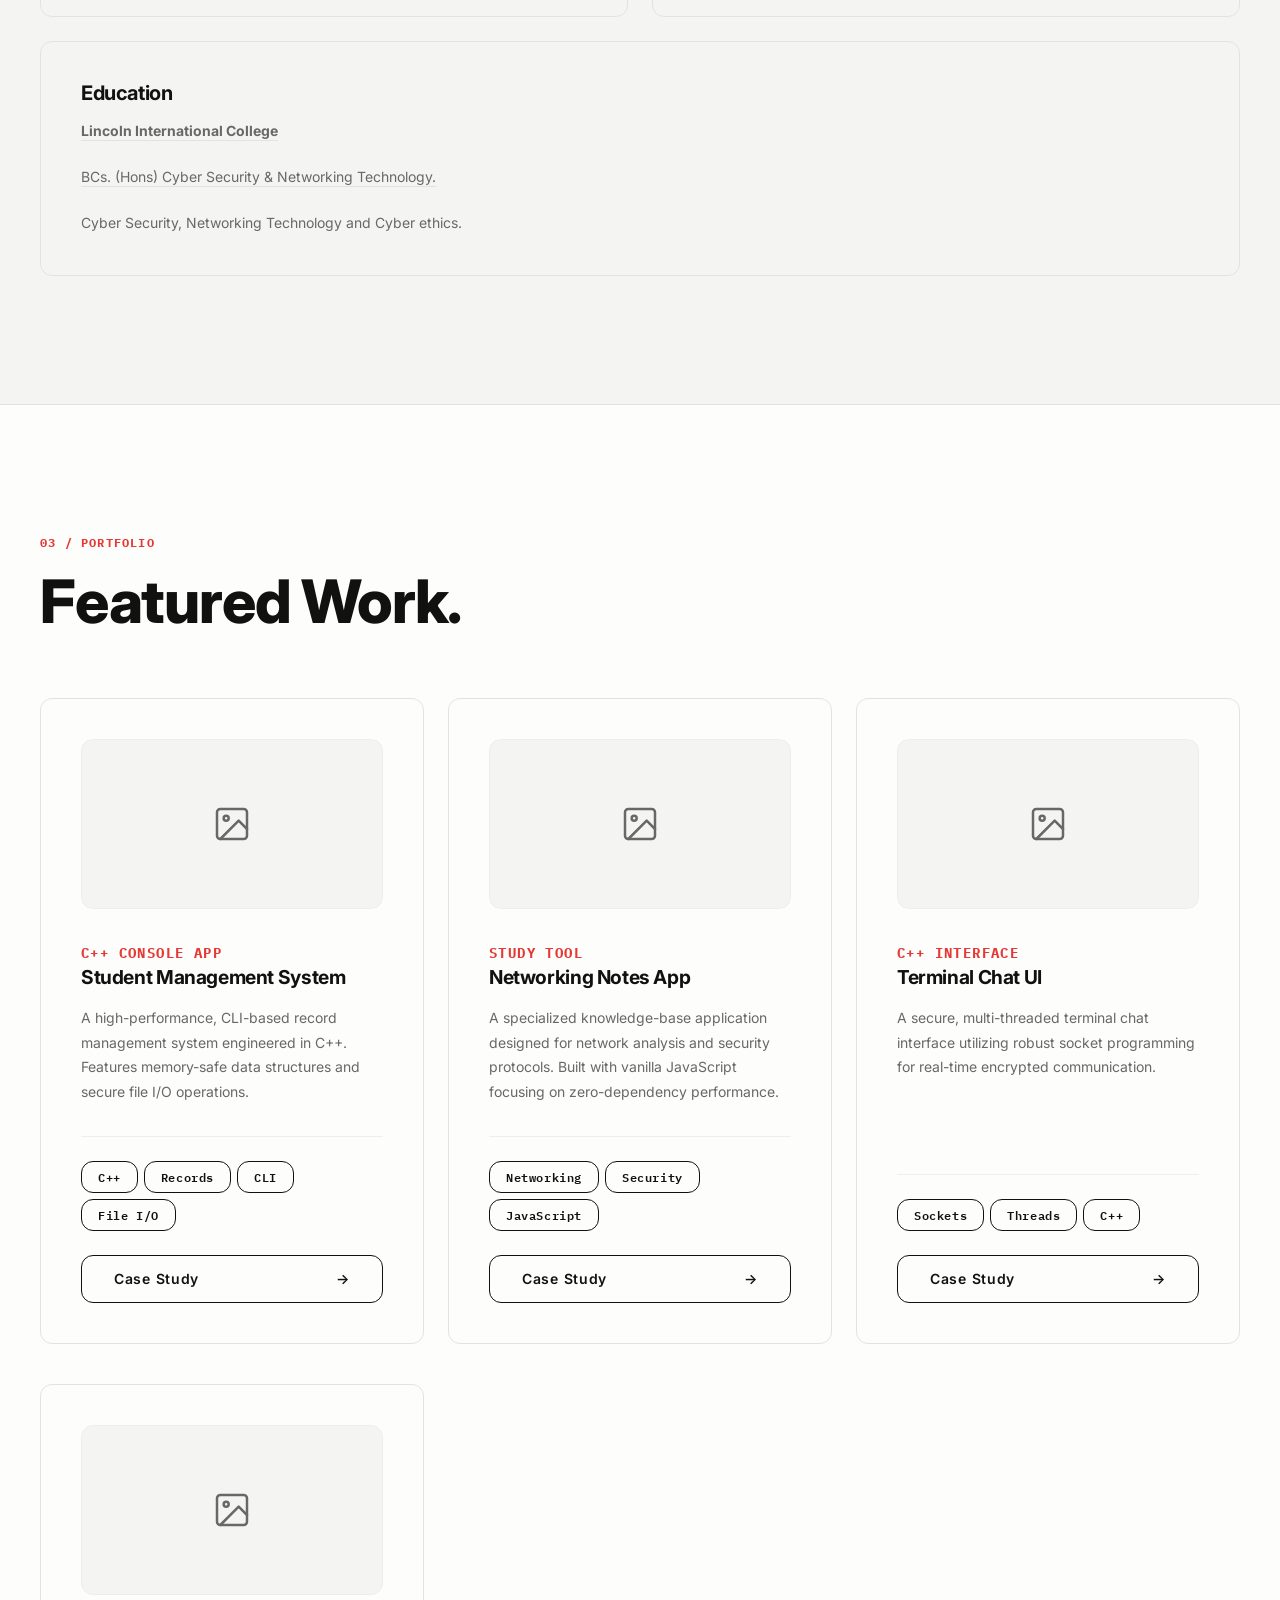
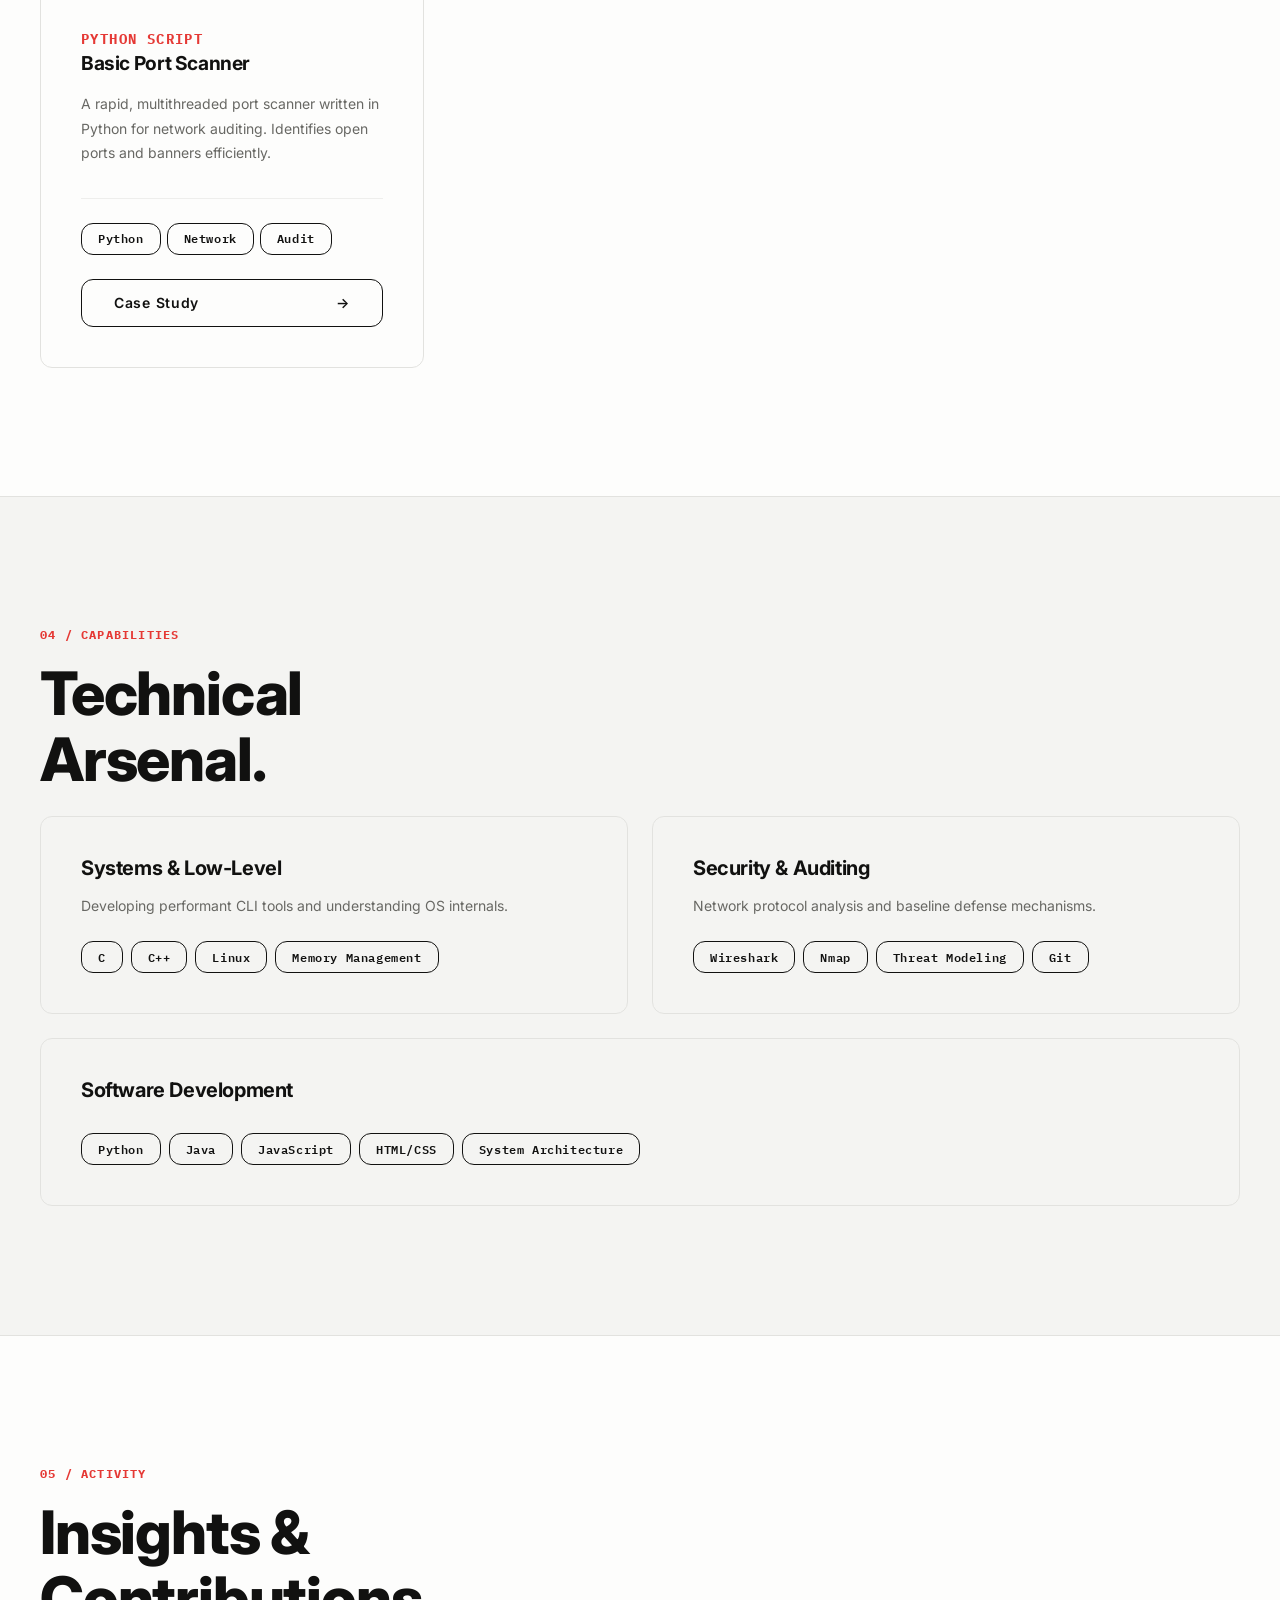
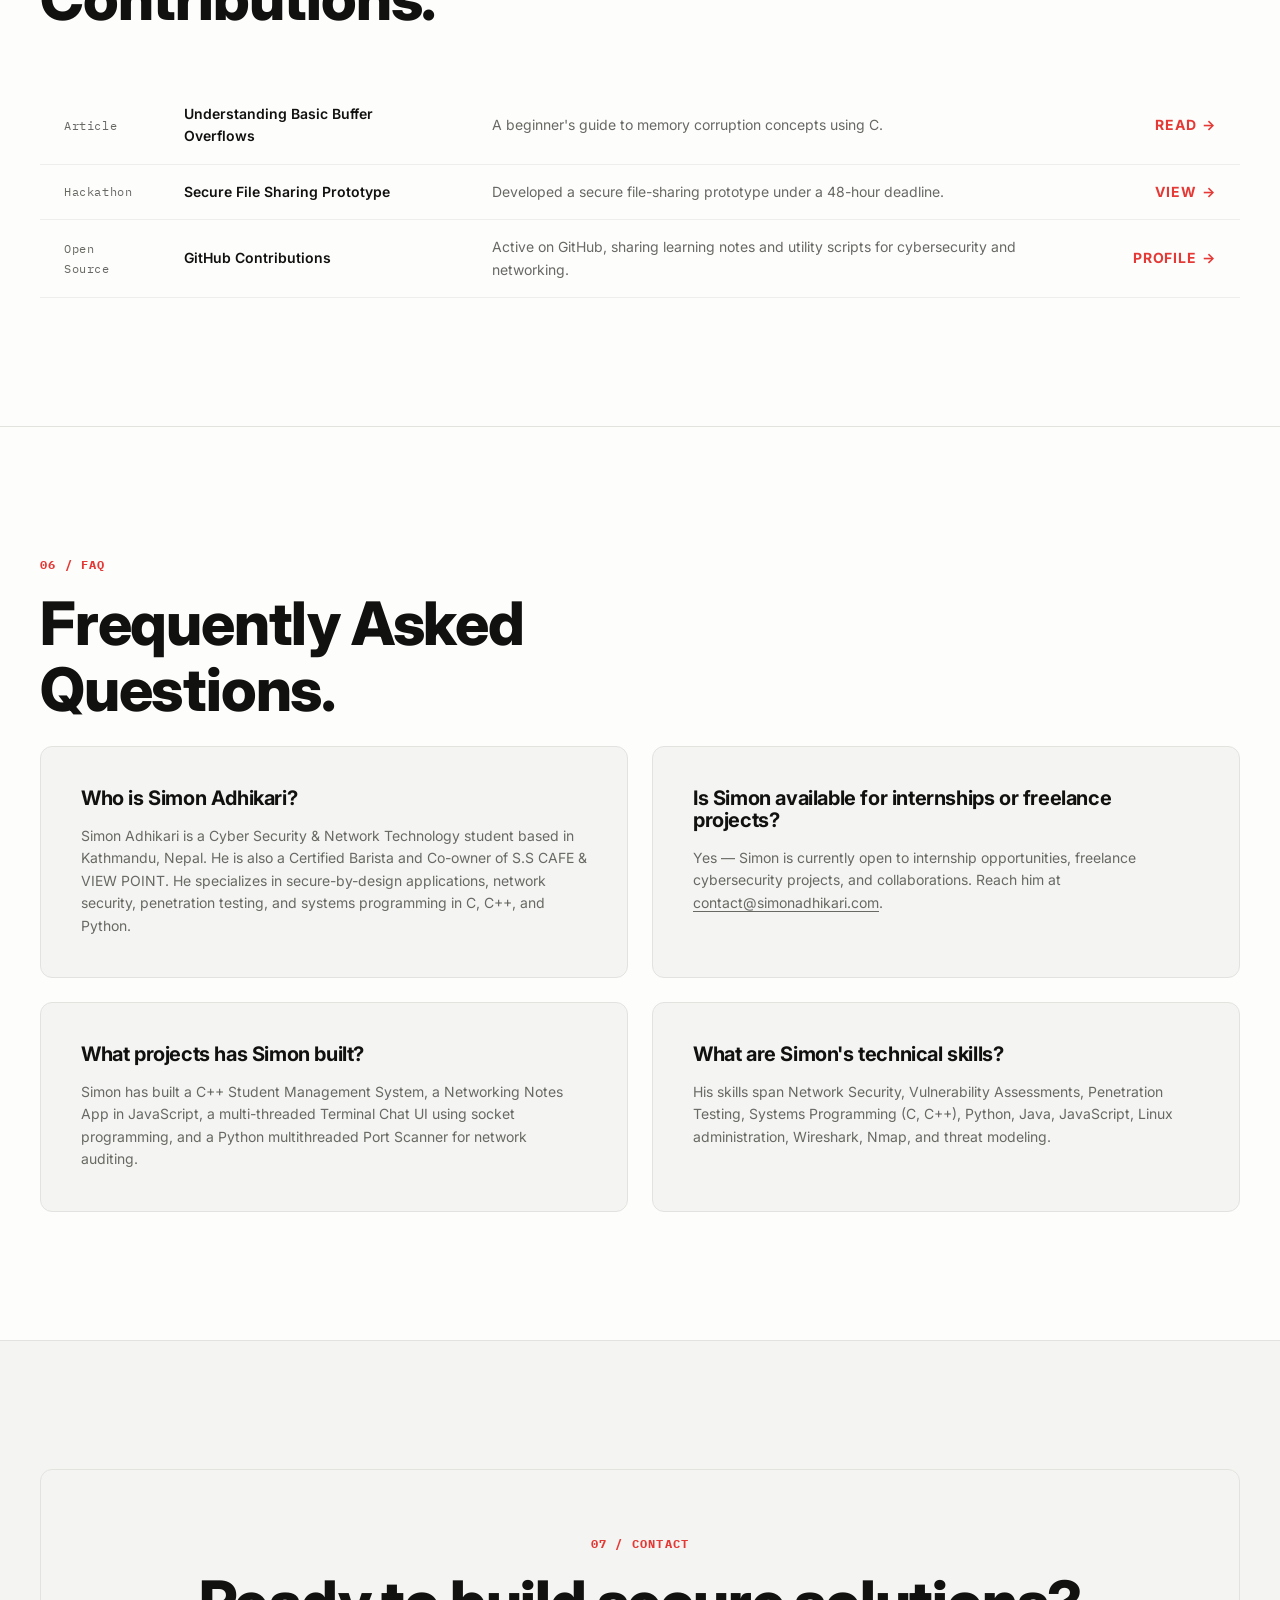
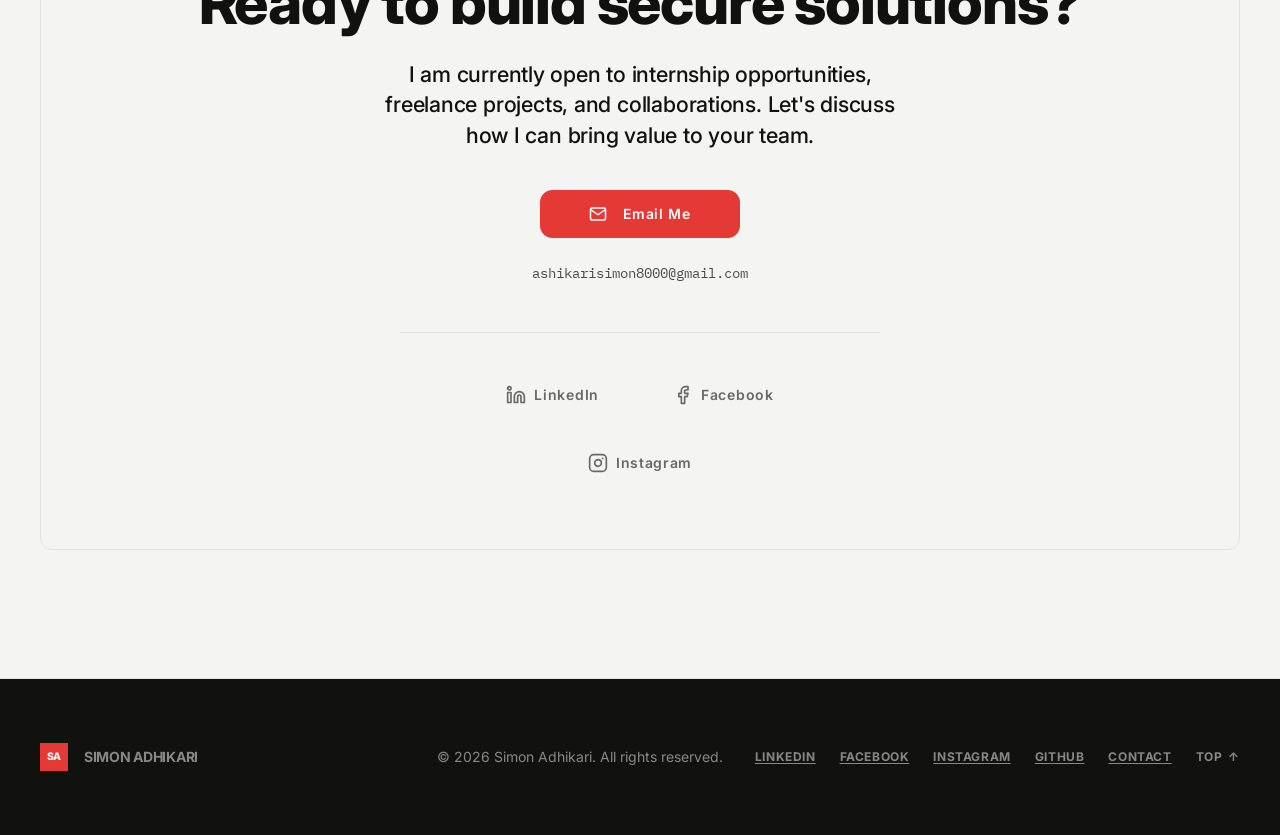
==== commit 0cf1d5c1: "feat: inline navbar/footer components in error pages and improve ARIA accessibility" ====
--- a/index.html
+++ b/index.html
@@ -373,7 +373,7 @@
       </div>
 
       <!-- Theme Toggle -->
-      <button class="theme-toggle" id="theme-toggle" aria-label="Toggle Dark Mode" style="grid-column: 11; justify-self: end; background: transparent; border: none; cursor: pointer; color: var(--color-ink); display: flex; align-items: center;">
+      <button class="theme-toggle" id="theme-toggle" aria-label="Toggle Dark Mode" aria-pressed="false" style="grid-column: 11; justify-self: end; background: transparent; border: none; cursor: pointer; color: var(--color-ink); display: flex; align-items: center;">
         <svg width="20" height="20" viewBox="0 0 24 24" fill="none" stroke="currentColor" stroke-width="2" stroke-linecap="round" stroke-linejoin="round" class="moon-icon">
           <path d="M21 12.79A9 9 0 1 1 11.21 3 7 7 0 0 0 21 12.79z"></path>
         </svg>
@@ -395,7 +395,7 @@
       </button>
 
       <!-- Mobile dropdown menu -->
-      <ul class="nav__menu" id="primary-menu" role="list" aria-label="Mobile navigation">
+      <ul class="nav__menu" id="primary-menu" role="list" aria-label="Mobile navigation" aria-hidden="true">
         <li><a href="#about">Profile</a></li>
         <li><a href="#projects">Projects</a></li>
         <li><a href="#skills">Arsenal</a></li>
--- a/css/style.css
+++ b/css/style.css
@@ -18,6 +18,7 @@
   --color-surface:        #f4f4f2;   /* Alternate section background             */
   --color-surface-hover:  #ebebea;   /* Hover states                             */
   --color-line:           #e2e2df;   /* Light, elegant dividers                  */
+  --color-line-light:       #eeeeec;   /* Subtle dividers (lighter than --color-line) */
   --color-line-strong:    #111110;   /* Strong borders                           */
   --color-overlay:        rgba(253, 253, 252, 0.85); /* Glassmorphism bg         */
 
@@ -98,6 +99,7 @@
   --color-surface:        #141414;
   --color-surface-hover:  #1e1e1d;
   --color-line:           #2a2a28;
+  --color-line-light:       #1e1e1d;
   --color-line-strong:    #4a4a46;
   --color-overlay:        rgba(10, 10, 10, 0.85);
   --shadow-sm:            0 2px 8px rgba(0,0,0,0.4);
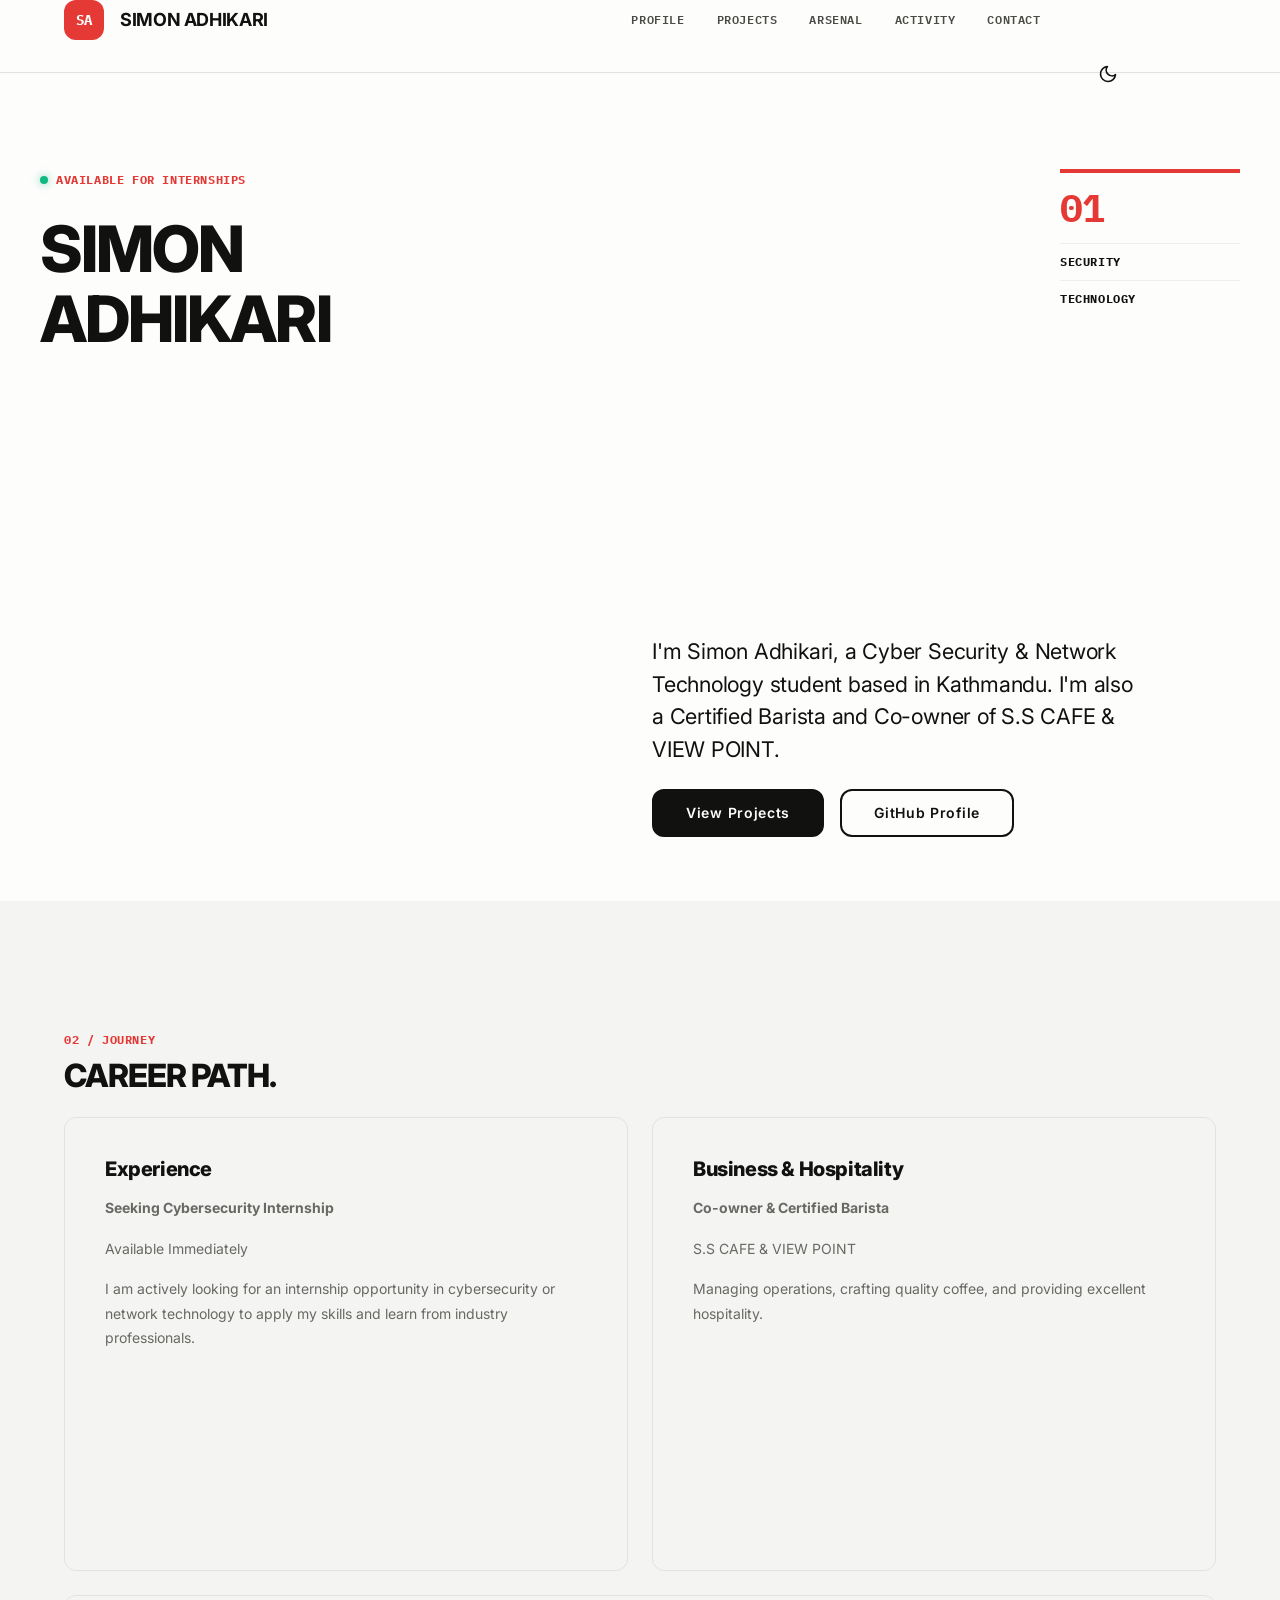
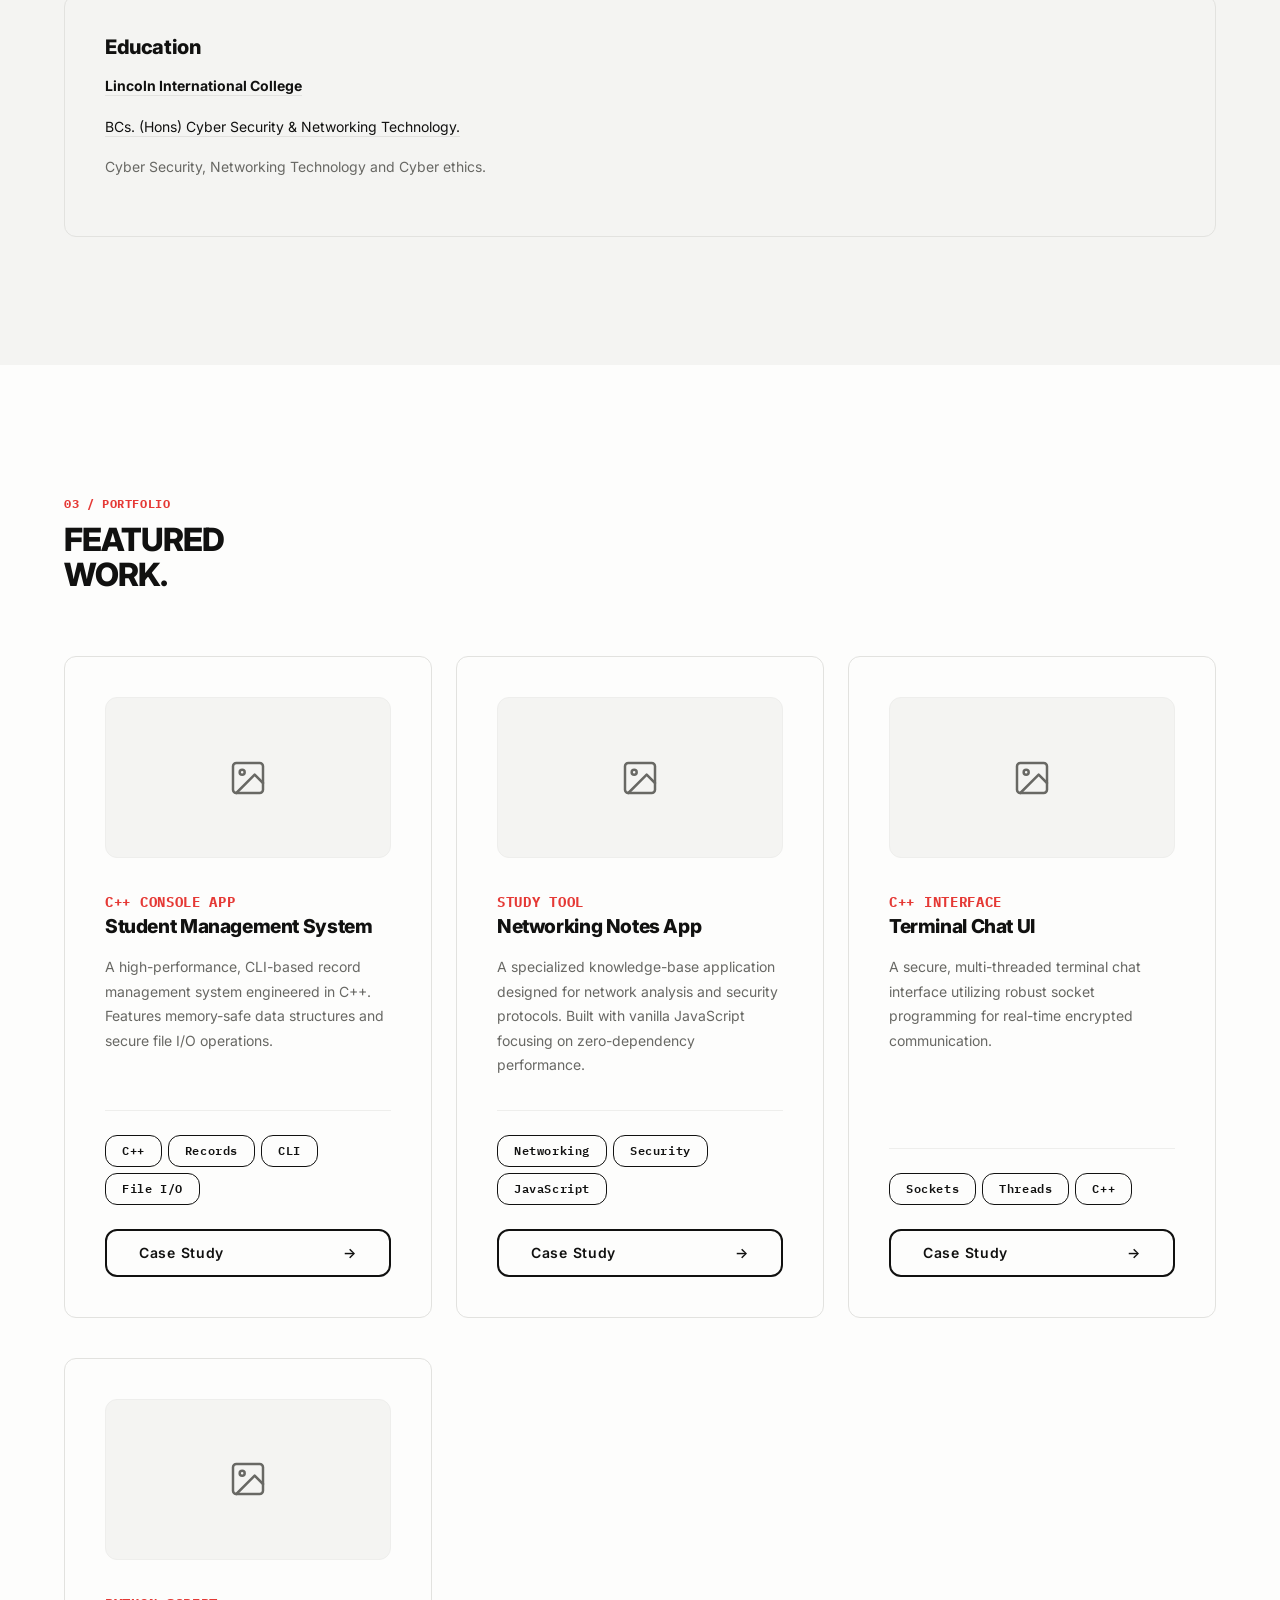
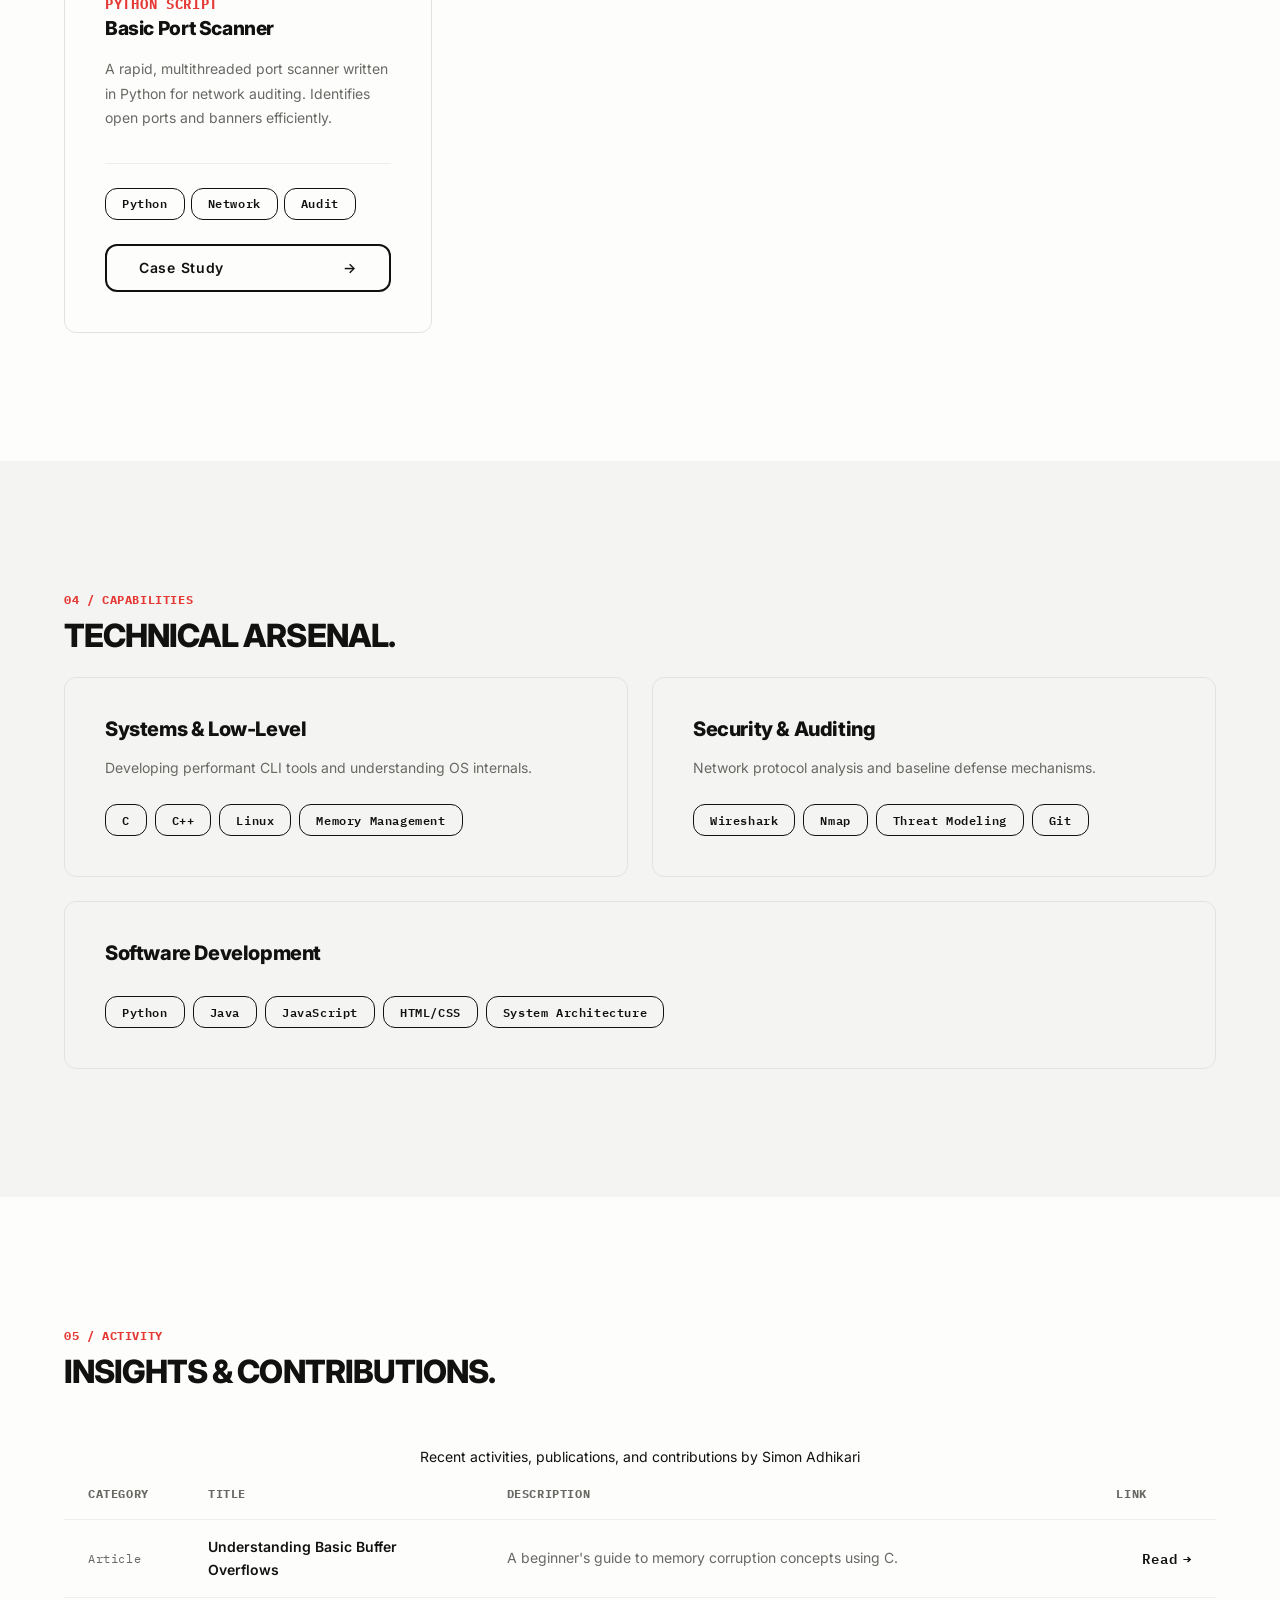
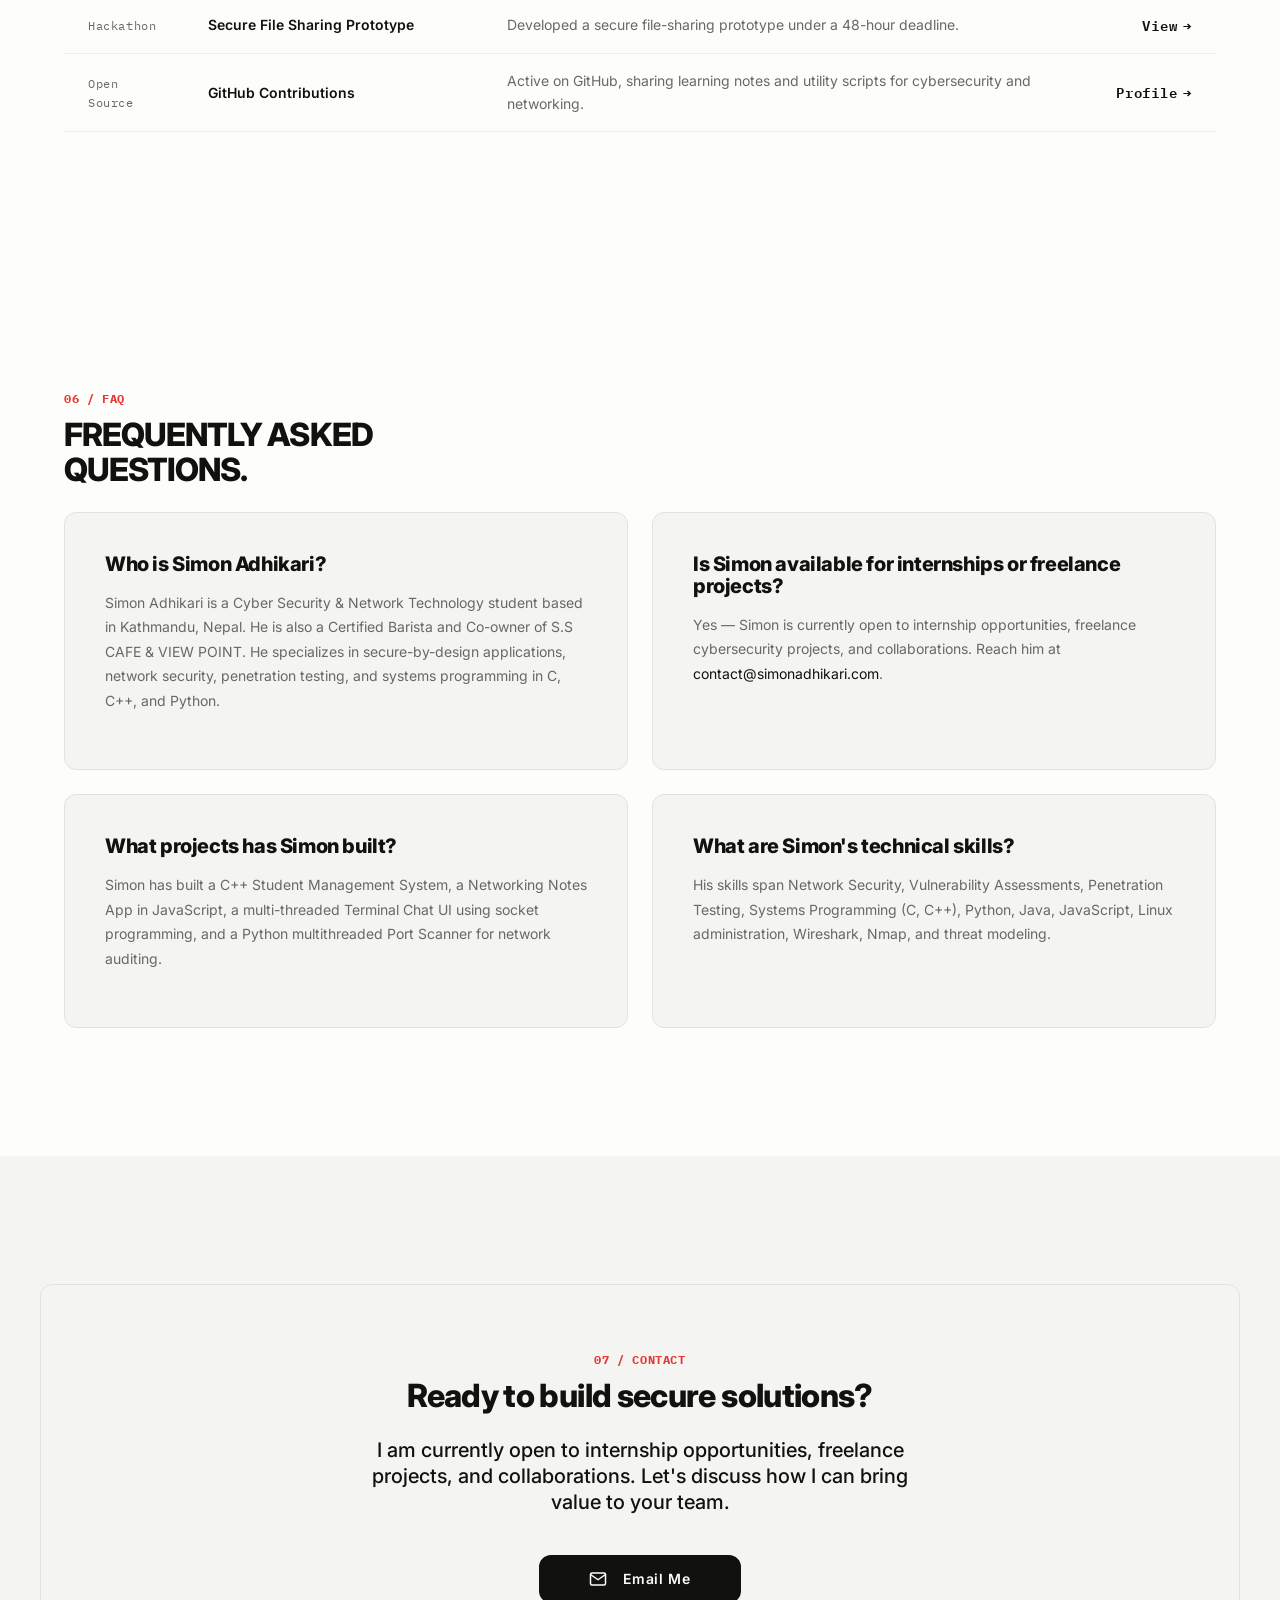
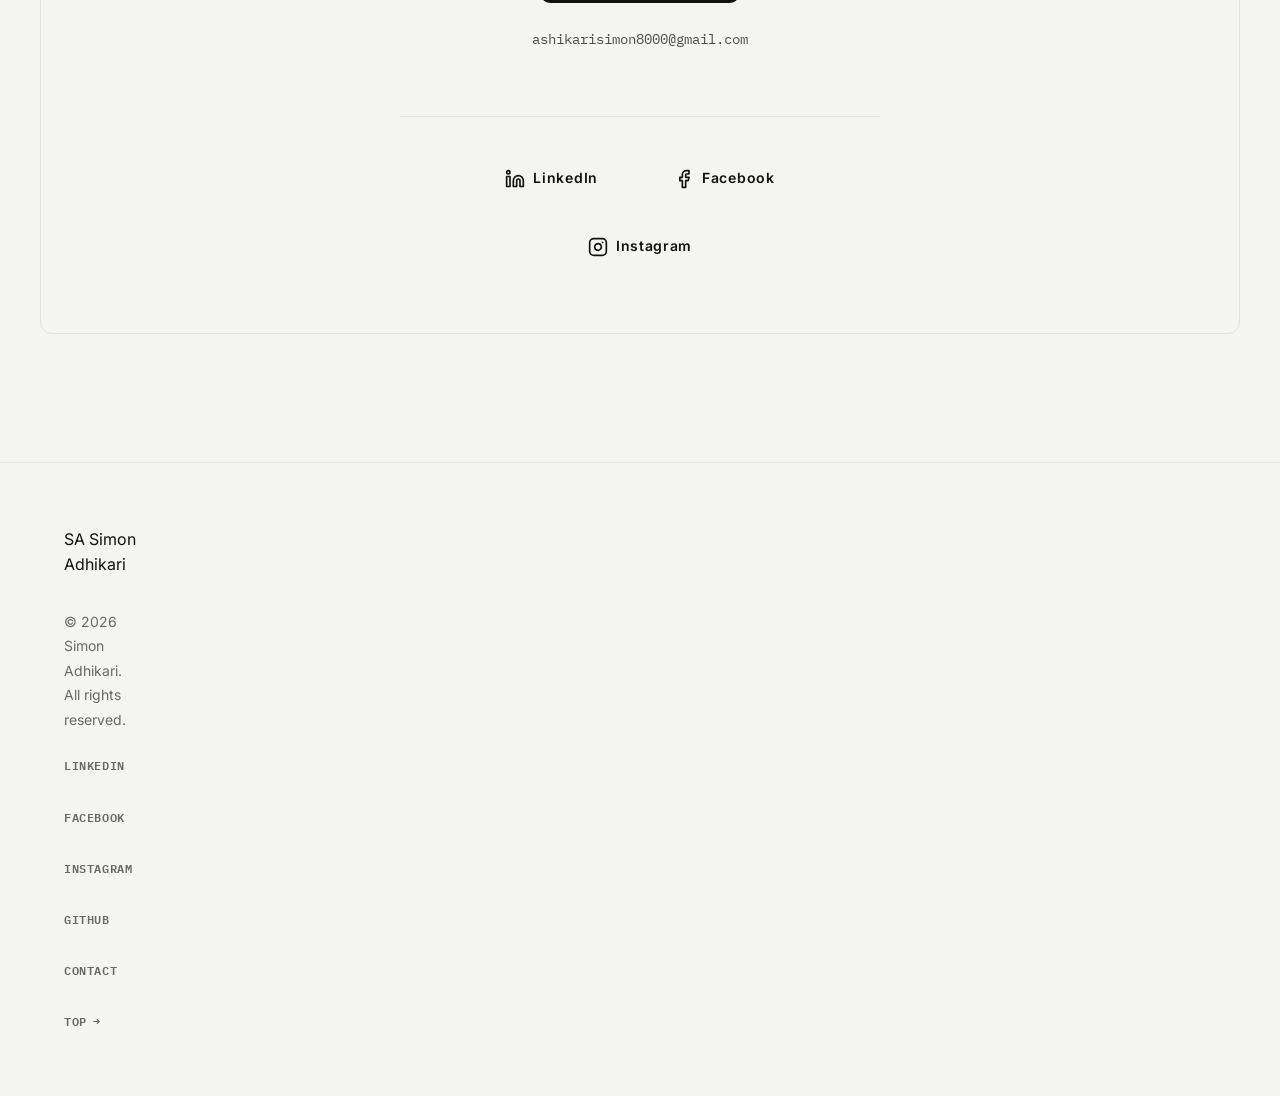
==== commit a5c6a7bd: "feat: add consolidated scripts.js with theme, navigation, and portfolio functionality" ====
--- a/index.html
+++ b/index.html
@@ -20,8 +20,22 @@
 
   <meta charset="UTF-8">
   <meta name="viewport" content="width=device-width, initial-scale=1.0">
+  
+  <!-- ── Theme Initialization (inline to prevent FOUC) ───────────────────── -->
+  <script>
+    (function() {
+      const saved = localStorage.getItem('theme');
+      const prefersDark = window.matchMedia('(prefers-color-scheme: dark)').matches;
+      const theme = saved || (prefersDark ? 'dark' : 'light');
+      if (theme === 'dark') {
+        document.documentElement.setAttribute('data-theme', 'dark');
+      }
+    })();
+  </script>
+
   <meta name="robots" content="index, follow, max-snippet:-1, max-image-preview:large, max-video-preview:-1">
   <meta name="msvalidate.01" content="945B39E20D268D90866B464B3C70ACEF">
+  <meta name="yandex-verification" content="42ea2266a870b042">
 
   <!-- ── Canonical & Alternate ──────────────────────────────────────────────── -->
   <link rel="canonical" href="https://simonadhikari.com/">
@@ -34,8 +48,16 @@
   <meta name="keywords"
     content="Simon Adhikari, Cyber Security, Network Technology, Student, Kathmandu, Barista, S.S CAFE &amp; VIEW POINT, Nepal, Penetration Testing, Systems Programming, C++, Python">
   <meta name="author" content="Simon Adhikari">
-  <meta name="theme-color" content="#0a0a0a">
-
+  <meta name="theme-color" content="#0a0a0a">  <meta name="language" content="English">
+  <meta name="revisit-after" content="7 days">
+  <meta name="rating" content="general">
+  <meta name="distribution" content="global">
+  
+  <!-- ── AEO: Answer Engine Optimization - Additional Meta ──────────────────── -->
+  <meta name="subject" content="Cyber Security Professional Portfolio">
+  <meta name="classification" content="Portfolio, Professional Profile">
+  <meta name="coverage" content="Worldwide">
+  <meta name="format" content="HTML5">
   <!-- ── Geo Meta ──────────────────────────────────────────────────────────── -->
   <meta name="geo.region" content="NP-BA">
   <meta name="geo.placename" content="Kathmandu, Bagmati Province, Nepal">
@@ -82,6 +104,12 @@
   <link rel="dns-prefetch" href="https://www.linkedin.com">
   <link rel="dns-prefetch" href="https://www.googletagmanager.com">
 
+  <!-- Preload critical CSS -->
+  <link rel="preload" as="style" href="css/styles.css" fetchpriority="high">
+
+  <!-- Preload combined JS -->
+  <link rel="preload" as="script" href="js/scripts.js" fetchpriority="low">
+
   <!-- ── Google Fonts — non-render-blocking load ──────────────────────────── -->
   <!-- media="print" + onload trick: browser fetches without blocking render -->
   <link rel="stylesheet"
@@ -91,15 +119,18 @@
     <link rel="stylesheet" href="https://fonts.googleapis.com/css2?family=IBM+Plex+Mono:wght@400;700&family=Inter:ital,opsz,wght@0,14..32,400..800;1,14..32,400..800&display=swap">
   </noscript>
 
-  <!-- ── Stylesheets ───────────────────────────────────────────────────────── -->
-  <link rel="stylesheet" href="css/style.css">
-  <link rel="stylesheet" href="css/portfolio.css">
-  <link rel="stylesheet" href="css/responsive.css">
-
-  <!-- ── Scripts (deferred — non-blocking) ─────────────────────────────────── -->
-  <script src="js/main.js" defer></script>
-  <script src="js/portfolio.js" defer></script>
-  <script src="js/animations.js" defer></script>
+  <!-- ── Critical CSS (inlined for instant first paint) ────────────────────── -->
+  <style>
+    /* Critical: Design tokens, reset, loader, header, hero above-fold */
+    :root{--color-ink:#111110;--color-ink-secondary:#4a4a46;--color-muted:#686864;--color-paper:#fdfdfc;--color-surface:#f4f4f2;--color-surface-hover:#ebebea;--color-line:#e2e2df;--color-line-light:#eeeeec;--color-line-strong:#111110;--color-overlay:rgba(253,253,252,.85);--color-accent:#e53935;--color-accent-dark:#b71c1c;--color-accent-subtle:rgba(229,57,53,.08);--font-sans:"Inter","Helvetica Neue",Helvetica,Arial,sans-serif;--font-mono:"IBM Plex Mono","Cascadia Code",Consolas,monospace;--text-xs:.75rem;--text-sm:.875rem;--text-base:1rem;--text-lg:1.125rem;--text-xl:1.25rem;--text-2xl:1.5rem;--text-3xl:2rem;--lh-tight:1.1;--lh-snug:1.3;--lh-normal:1.6;--lh-relaxed:1.75;--ls-tight:-.02em;--ls-display:-.03em;--ls-normal:0;--ls-wide:.05em;--ls-wider:.1em;--space-1:8px;--space-2:16px;--space-3:24px;--space-4:32px;--space-5:40px;--space-6:48px;--space-8:64px;--space-10:80px;--space-12:96px;--space-16:128px;--space-20:160px;--container:1200px;--gutter:24px;--section-pad:clamp(var(--space-10),10vw,var(--space-16));--nav-height:72px;--border-radius:12px;--border-width:1px;--border:var(--border-width) solid var(--color-line);--border-strong:2px solid var(--color-line-strong);--border-accent:4px solid var(--color-accent);--shadow-sm:0 2px 8px rgba(0,0,0,.04);--shadow-md:0 8px 24px rgba(0,0,0,.06);--shadow-lg:0 16px 48px rgba(0,0,0,.08);--ease-out:cubic-bezier(.25,1,.5,1);--ease-in-out:cubic-bezier(.65,0,.35,1);--transition-fast:150ms var(--ease-out);--transition-base:300ms var(--ease-out);--transition-slow:500ms var(--ease-in-out)}[data-theme=dark]{--color-ink:#fdfdfc;--color-ink-secondary:#b3b3af;--color-muted:#8f8f8b;--color-paper:#0a0a0a;--color-surface:#141414;--color-surface-hover:#1e1e1d;--color-line:#2a2a28;--color-line-light:#1e1e1d;--color-line-strong:#4a4a46;--color-overlay:rgba(10,10,10,.85);--shadow-sm:0 2px 8px rgba(0,0,0,.4);--shadow-md:0 8px 24px rgba(0,0,0,.5);--shadow-lg:0 16px 48px rgba(0,0,0,.6)}.loader{position:fixed;inset:0;z-index:9999;display:flex;align-items:center;justify-content:center;background:var(--color-paper);transition:opacity .5s ease,visibility .5s ease}.loader--hidden{opacity:0;visibility:hidden;pointer-events:none}.loader__inner{display:flex;flex-direction:column;align-items:center;gap:var(--space-6)}.loader__brand{font-family:var(--font-mono);font-size:clamp(2.5rem,8vw,4.5rem);font-weight:700;color:var(--color-accent);letter-spacing:-.02em;line-height:1}.loader__spinner{width:2rem;height:2rem;border:3px solid var(--color-line);border-top-color:var(--color-accent);border-radius:50%;animation:spin .8s linear infinite}@keyframes spin{to{transform:rotate(360deg)}}[data-theme=dark] .loader{background:var(--color-paper)}*,*::before,*::after{box-sizing:border-box;margin:0;padding:0}html{font-size:16px;scroll-behavior:smooth;-webkit-text-size-adjust:100%;text-size-adjust:100%}body{color:var(--color-ink);background:var(--color-paper);font-family:var(--font-sans);font-size:var(--text-base);font-weight:400;line-height:var(--lh-normal);text-rendering:optimizeLegibility;-webkit-font-smoothing:antialiased;-moz-osx-font-smoothing:grayscale;transition:background-color var(--transition-base),color var(--transition-base)}body.nav-open,body.modal-open{overflow:hidden}.skip-link{position:absolute;top:-100%;left:50%;transform:translateX(-50%);padding:var(--space-2) var(--space-4);background:var(--color-ink);color:var(--color-paper);font-weight:600;border-radius:var(--border-radius);z-index:10000;transition:top var(--transition-fast)}.skip-link:focus{top:var(--space-4);outline:2px solid var(--color-accent);outline-offset:2px}.container{width:min(100%,var(--container));margin-inline:auto;padding-inline:var(--gutter)}.grid-12{display:grid;grid-template-columns:repeat(12,minmax(0,1fr));gap:var(--gutter)}.section{padding-block:var(--section-pad)}.section--surface{background:var(--color-surface)}.section-heading{grid-column:1/span 5}.section-heading--between{display:grid;grid-template-columns:repeat(12,minmax(0,1fr));gap:var(--gutter);align-items:end}.section-heading--between>div{grid-column:1/span 5}.section-heading--between .section-heading__actions{grid-column:7/-1;justify-self:end}.section-heading__kicker{display:block;margin-bottom:var(--space-1);color:var(--color-accent);font-family:var(--font-mono);font-size:var(--text-xs);font-weight:700;text-transform:uppercase;letter-spacing:var(--ls-wide)}.section-heading h2{font-size:clamp(var(--text-2xl),4vw,var(--text-3xl));font-weight:800;line-height:var(--lh-tight);letter-spacing:var(--ls-display);text-transform:uppercase}h1,h2,h3,h4,h5,h6{font-weight:800;line-height:var(--lh-tight);letter-spacing:var(--ls-tight);color:var(--color-ink)}h1{font-size:clamp(var(--text-3xl),6vw,4rem);letter-spacing:var(--ls-display);text-transform:uppercase}h2{font-size:clamp(var(--text-2xl),4vw,var(--text-3xl))}h3{font-size:var(--text-xl)}p{margin-bottom:var(--space-2);color:var(--color-muted);line-height:var(--lh-relaxed)}.text-lead{font-size:clamp(var(--text-lg),2vw,var(--text-xl));font-weight:500;color:var(--color-ink);line-height:var(--lh-snug)}.eyebrow{display:block;margin-bottom:var(--space-1);color:var(--color-accent);font-family:var(--font-mono);font-size:var(--text-xs);font-weight:700;text-transform:uppercase;letter-spacing:var(--ls-wide)}a{color:var(--color-ink);text-decoration:none;transition:color var(--transition-fast)}a:hover{color:var(--color-accent)}.link-arrow{display:inline-flex;align-items:center;gap:6px;font-family:var(--font-mono);font-size:var(--text-sm);font-weight:600;letter-spacing:var(--ls-wide)}.link-arrow::after{content:"→";transition:transform var(--transition-fast)}.link-arrow:hover::after{transform:translateX(4px)}.button{display:inline-flex;align-items:center;justify-content:center;gap:var(--space-1);min-height:48px;padding:0 var(--space-4);border:var(--border-strong);border-radius:var(--border-radius);font-family:var(--font-sans);font-size:var(--text-sm);font-weight:600;letter-spacing:var(--ls-wide);cursor:pointer;transition:background var(--transition-fast),color var(--transition-fast),border-color var(--transition-fast),transform var(--transition-fast)}.button:focus-visible{outline:2px solid var(--color-accent);outline-offset:2px}.button--primary{background:var(--color-ink);color:var(--color-paper);border-color:var(--color-ink)}.button--primary:hover{background:var(--color-accent);border-color:var(--color-accent);color:var(--color-paper)}.button--outline{background:transparent;color:var(--color-ink);border-color:var(--color-line-strong)}.button--outline:hover{background:var(--color-ink);color:var(--color-paper)}.button--ghost{background:transparent;color:var(--color-ink);border-color:transparent}.button--ghost:hover{background:var(--color-surface-hover)}.button--sm{min-height:40px;padding:0 var(--space-3);font-size:var(--text-xs)}.button--lg{min-height:56px;padding:0 var(--space-6);font-size:var(--text-base)}.site-header{position:sticky;top:0;z-index:1000;background:var(--color-overlay);backdrop-filter:blur(12px);-webkit-backdrop-filter:blur(12px);border-bottom:var(--border);transition:transform var(--transition-base),box-shadow var(--transition-base)}.site-header.is-hidden{transform:translateY(-100%)}.site-header .container{display:grid;grid-template-columns:repeat(12,minmax(0,1fr));align-items:center;height:var(--nav-height)}.brand{display:flex;align-items:center;gap:var(--space-2);grid-column:1/span 5;text-decoration:none}.brand__mark{display:grid;place-items:center;width:40px;height:40px;background:var(--color-accent);color:var(--color-paper);font-family:var(--font-mono);font-size:var(--text-sm);font-weight:800;border-radius:var(--border-radius)}.brand span:not(.brand__mark){font-weight:700;font-size:var(--text-lg);letter-spacing:var(--ls-tight);text-transform:uppercase}.nav__links{display:none;grid-column:6/span 6;justify-self:center}.nav__links a{display:block;padding:var(--space-1) var(--space-2);color:var(--color-ink-secondary);font-family:var(--font-mono);font-size:var(--text-xs);font-weight:600;text-transform:uppercase;letter-spacing:var(--ls-wide);transition:color var(--transition-fast)}.nav__links a:hover,.nav__links a.is-active{color:var(--color-accent)}.nav__links a.is-active{font-weight:700}.theme-toggle{grid-column:11;justify-self:end}.theme-toggle button{width:44px;height:44px;border:var(--border);background:transparent;color:var(--color-ink);display:grid;place-items:center;border-radius:var(--border-radius);cursor:pointer;transition:background var(--transition-fast),color var(--transition-fast)}.theme-toggle button:hover{background:var(--color-surface-hover)}.theme-toggle svg{width:20px;height:20px}.nav__toggle{display:none;grid-column:11/span 2;justify-self:end}.nav__toggle button{width:44px;height:44px;border:var(--border);background:transparent;color:var(--color-ink);display:grid;place-items:center;border-radius:var(--border-radius);cursor:pointer}.nav__toggle svg{width:24px;height:24px}.nav__menu{position:fixed;inset:0 0 0 auto;z-index:999;width:min(320px,85vw);background:var(--color-paper);border-left:var(--border);padding:var(--space-6) var(--space-4);transform:translateX(100%);transition:transform var(--transition-base)}.nav__menu[aria-hidden=false]{transform:translateX(0)}.nav__menu ul{list-style:none;display:flex;flex-direction:column;gap:var(--space-1)}.nav__menu a{display:block;padding:var(--space-3) var(--space-2);color:var(--color-ink);font-family:var(--font-mono);font-size:var(--text-sm);font-weight:600;text-transform:uppercase;letter-spacing:var(--ls-wide);border-radius:var(--border-radius);transition:background var(--transition-fast),color var(--transition-fast)}.nav__menu a:hover{background:var(--color-surface-hover);color:var(--color-accent)}.hero{min-height:calc(100svh - var(--nav-height));padding:0;background:var(--color-paper)}.hero__content{position:relative;min-height:calc(100svh - var(--nav-height));grid-template-rows:[kicker-start] auto [kicker-end title-start] 1fr [title-end meta-start] auto [meta-end actions-start] auto [actions-end stats-start] auto [stats-end];align-content:center;row-gap:var(--space-3);padding:var(--space-12) 0 var(--space-8)}.hero__kicker{grid-column:1/span 5;grid-row:kicker-start/kicker-end;margin-bottom:0}.hero h1{grid-column:1/span 9;margin-bottom:0;text-transform:uppercase;line-height:var(--lh-tight);letter-spacing:var(--ls-display)}.hero__subtitle{grid-column:6/span 6;margin-bottom:0;color:var(--color-ink);font-size:clamp(1.125rem,1.75vw,1.35rem);font-weight:400;line-height:1.5;letter-spacing:-.01em}.hero__actions{display:flex;grid-column:6/span 6;flex-wrap:wrap;gap:var(--space-2)}.hero__index{display:flex;flex-direction:column;grid-column:11/span 2;grid-row:kicker-start/actions-end;align-self:start;border-top:var(--border-accent);padding-top:var(--space-2);color:var(--color-ink);font-family:var(--font-mono);font-size:var(--text-xs);font-weight:700;text-transform:uppercase;letter-spacing:var(--ls-wide)}.hero__index .index-number{font-size:clamp(1.5rem,3vw,2.5rem);font-weight:800;letter-spacing:var(--ls-display);line-height:1;color:var(--color-accent);display:block;margin-bottom:var(--space-2)}.hero__index .index-title,.hero__index .index-subtitle{display:block;border-top:1px solid var(--color-line-light);padding:var(--space-1) 0}.hero__rule{display:none}.stats-strip{display:grid;grid-column:1/-1;grid-template-columns:repeat(3,1fr);margin-top:var(--space-8);padding:0;border-top:var(--border)}.stats-strip li{padding:var(--space-4) var(--space-3);border-right:var(--border)}.stats-strip li:last-child{border-right:none}.stats-strip strong{display:block;color:var(--color-ink);font-size:clamp(2rem,5vw,3.5rem);font-weight:800;line-height:1;letter-spacing:var(--ls-display)}.stats-strip span{display:block;margin-top:var(--space-1);color:var(--color-muted);font-family:var(--font-mono);font-size:var(--text-xs);font-weight:700;text-transform:uppercase;letter-spacing:var(--ls-wide)}@media (min-width:1024px){.nav__links{display:flex}.nav__toggle,.nav__menu{display:none!important}}@media (max-width:1024px){.nav__links{display:none}.brand{grid-column:1/span 9}.theme-toggle{grid-column:10;justify-self:end}.nav__toggle{grid-column:11/span 2;justify-self:end;display:block}}@media (max-width:980px){:root{--gutter:16px;--section-pad:clamp(var(--space-8),8vw,var(--space-12))}.brand{grid-column:1/span 7}.hero h1{grid-column:1/-1}.hero__kicker{grid-column:1/span 8}.hero__subtitle,.hero__actions{grid-column:1/span 8}.hero__index{grid-column:9/-1;grid-row:auto;align-self:start}.section-heading,.split-layout .section-heading,.code-card{grid-column:1/-1}.split-layout .section-heading{position:static}.section-heading--between>div{grid-column:1/span 8}.bento-grid{grid-column:1/-1;grid-template-columns:repeat(12,minmax(0,1fr))}.bento-card{grid-column:span 6}.bento-card--large{grid-column:1/-1}.project-card{grid-column:span 6}.contact-panel>div{grid-column:1/span 9}.table-wrapper{overflow-x:auto;-webkit-overflow-scrolling:touch}.archive-table{min-width:520px}}@media (max-width:720px){:root{--section-pad:clamp(var(--space-8),12vw,var(--space-10));--gutter:12px}.container{width:min(calc(100%-var(--space-4)),var(--container))}.grid-12,.section-heading--between{grid-template-columns:1fr;column-gap:0}.brand{grid-column:1/span 8}.theme-toggle{grid-column:9/span 2;justify-self:end}.nav__toggle{grid-column:11/span 2;justify-self:end}.hero{min-height:auto}.hero__content{min-height:auto;padding:var(--space-8) 0 var(--space-6);row-gap:var(--space-3)}.hero h1{grid-column:1/-1;font-size:clamp(2.75rem,14vw,4rem)}.hero__kicker{grid-column:1/-1}.hero__subtitle,.hero__actions{grid-column:1/-1}.hero__subtitle{font-size:clamp(1rem,4vw,1.125rem);line-height:1.6}.hero__index{grid-column:1/-1;grid-row:auto;flex-direction:row;flex-wrap:wrap;align-items:center;gap:var(--space-3);border-top:var(--border-accent);border-left:none;margin-top:var(--space-4);padding-top:var(--space-2)}.hero__index .index-number{font-size:1.5rem;margin-bottom:0;margin-right:var(--space-1)}.hero__index .index-title,.hero__index .index-subtitle{border-top:none;border-left:1px solid var(--color-line);padding:2px var(--space-2)}.hero__actions{flex-direction:column;gap:var(--space-2)}.hero__actions .button{width:100%;justify-content:center;min-height:52px}.section-heading,.section-heading--between,.section-heading--between>div,.split-layout .section-heading,.code-card,.bento-grid,.bento-card,.bento-card--large,.project-card,.contact-panel>div,.table-wrapper{grid-column:1/-1}.split-layout .section-heading{position:static}.bento-grid{display:flex;flex-direction:column;gap:var(--gutter)}.bento-card{padding:var(--space-4);width:100%}.tag-list{grid-column:auto}.project-card{grid-column:1/-1;min-height:auto;padding:var(--space-4)}.table-wrapper{overflow-x:auto;-webkit-overflow-scrolling:touch}.archive-table{min-width:480px}.archive-table th,.archive-table td{padding:var(--space-2);font-size:var(--text-xs)}.contact-panel{padding:var(--space-6) var(--space-4);align-items:start}.contact-panel h2{font-size:clamp(1.5rem,7vw,2rem)}.footer-layout{flex-direction:column;align-items:flex-start;gap:var(--space-4)}.footer-meta{flex-direction:column;align-items:flex-start;gap:var(--space-2);width:100%}.footer-links{flex-wrap:wrap;gap:var(--space-2)}.modal{width:calc(100%-var(--space-4));max-width:100%;border-radius:var(--border-radius)}.modal__dialog{padding:var(--space-4)}.modal__body p{font-size:var(--text-base)}.stats-strip{grid-template-columns:repeat(3,1fr);margin-top:var(--space-6)}}@media (max-width:540px){:root{--section-pad:var(--space-8)}.hero h1{font-size:clamp(2.5rem,16vw,3.5rem);letter-spacing:-.04em}.hero__content{padding:var(--space-6) 0 var(--space-5)}h2{font-size:clamp(1.75rem,9vw,2.5rem)}.contact-panel .button--primary{width:100%;justify-content:center;padding-left:var(--space-4)!important;padding-right:var(--space-4)!important}.contact-panel .button--ghost{flex:1 1 auto;min-width:100px;justify-content:center}.bento-card{padding:var(--space-3)}.project-card{padding:var(--space-3)}.brand span:not(.brand__mark){max-width:130px;overflow:hidden;text-overflow:ellipsis;white-space:nowrap}.modal__dialog{padding:var(--space-3)}}@media (max-width:400px){:root{--gutter:8px}.hero h1{font-size:clamp(2.25rem,17vw,3rem)}h2{font-size:clamp(1.6rem,10vw,2rem)}h3{font-size:clamp(1rem,5vw,1.25rem)}.bento-card{padding:var(--space-3);border-radius:8px}.project-card{padding:var(--space-3);border-radius:8px}.button{font-size:var(--text-xs);min-height:44px;padding:0 var(--space-3)}.archive-table th,.archive-table td{padding:10px var(--space-1)}.brand span:not(.brand__mark){display:none}.nav__toggle{grid-column:10/span 3}.theme-toggle{grid-column:8/span 2}.stats-strip{grid-template-columns:1fr}.stats-strip li{border-right:none;border-bottom:var(--border);padding:var(--space-3)}.stats-strip li:last-child{border-bottom:none}}@media print{.site-header,.nav__toggle,.nav__menu,.nav__links,.skip-link,.hero__actions,.project-card__button,.modal{display:none!important}body,.section,.section--surface,.hero,.project-card,.code-card{background:#fff!important;color:#000!important}.site-footer{background:#fff!important}.site-footer p,.site-footer a{color:#333!important}.reveal{opacity:1!important;transform:none!important}section{page-break-before:auto;break-inside:avoid}.project-card{break-inside:avoid}}
+  </style>
+
+  <!-- ── Stylesheets (non-critical, loaded async) ──────────────────────────── -->
+  <link rel="preload" as="style" href="css/styles.css" onload="this.onload=null;this.rel='stylesheet'">
+  <noscript><link rel="stylesheet" href="css/styles.css"></noscript>
+
+  <!-- ── Scripts (single combined file, deferred) ──────────────────────────── -->
+  <script src="js/scripts.js" defer></script>
 
   <!-- ── Structured Data (JSON-LD) ─────────────────────────────────────────── -->
   <script type="application/ld+json">
@@ -350,6 +381,15 @@
 </head>
 
 <body itemscope itemtype="https://schema.org/WebPage">
+
+  <!-- ── Page Loader ──────────────────────────────────────────────────────────── -->
+  <div class="loader" id="page-loader" aria-label="Loading page" role="status">
+    <div class="loader__inner">
+      <span class="loader__brand" aria-hidden="true">SA</span>
+      <div class="loader__spinner" aria-hidden="true"></div>
+    </div>
+  </div>
+
   <!-- Skip to content — keyboard accessibility -->
   <a class="skip-link" href="#main">Skip to main content</a>
 
--- a/css/styles.css
+++ b/css/styles.css
@@ -0,0 +1,81 @@
+/* =============================================================================
+   SIMON ADHIKARI PORTFOLIO — COMBINED & MINIFIED CSS
+   style.css + portfolio.css + responsive.css
+   ============================================================================= */
+
+/* ── Design Tokens ────────────────────────────────────────────────────────── */
+:root {
+  --color-ink:#111110;--color-ink-secondary:#4a4a46;--color-muted:#686864;--color-paper:#fdfdfc;--color-surface:#f4f4f2;--color-surface-hover:#ebebea;--color-line:#e2e2df;--color-line-light:#eeeeec;--color-line-strong:#111110;--color-overlay:rgba(253,253,252,.85);--color-accent:#e53935;--color-accent-dark:#b71c1c;--color-accent-subtle:rgba(229,57,53,.08);--font-sans:"Inter","Helvetica Neue",Helvetica,Arial,sans-serif;--font-mono:"IBM Plex Mono","Cascadia Code",Consolas,monospace;--text-xs:.75rem;--text-sm:.875rem;--text-base:1rem;--text-lg:1.125rem;--text-xl:1.25rem;--text-2xl:1.5rem;--text-3xl:2rem;--lh-tight:1.1;--lh-snug:1.3;--lh-normal:1.6;--lh-relaxed:1.75;--ls-tight:-.02em;--ls-display:-.03em;--ls-normal:0;--ls-wide:.05em;--ls-wider:.1em;--space-1:8px;--space-2:16px;--space-3:24px;--space-4:32px;--space-5:40px;--space-6:48px;--space-8:64px;--space-10:80px;--space-12:96px;--space-16:128px;--space-20:160px;--container:1200px;--gutter:24px;--section-pad:clamp(var(--space-10),10vw,var(--space-16));--nav-height:72px;--border-radius:12px;--border-width:1px;--border:var(--border-width) solid var(--color-line);--border-strong:2px solid var(--color-line-strong);--border-accent:4px solid var(--color-accent);--shadow-sm:0 2px 8px rgba(0,0,0,.04);--shadow-md:0 8px 24px rgba(0,0,0,.06);--shadow-lg:0 16px 48px rgba(0,0,0,.08);--ease-out:cubic-bezier(.25,1,.5,1);--ease-in-out:cubic-bezier(.65,0,.35,1);--transition-fast:150ms var(--ease-out);--transition-base:300ms var(--ease-out);--transition-slow:500ms var(--ease-in-out)
+}
+[data-theme=dark]{--color-ink:#fdfdfc;--color-ink-secondary:#b3b3af;--color-muted:#8f8f8b;--color-paper:#0a0a0a;--color-surface:#141414;--color-surface-hover:#1e1e1d;--color-line:#2a2a28;--color-line-light:#1e1e1d;--color-line-strong:#4a4a46;--color-overlay:rgba(10,10,10,.85);--shadow-sm:0 2px 8px rgba(0,0,0,.4);--shadow-md:0 8px 24px rgba(0,0,0,.5);--shadow-lg:0 16px 48px rgba(0,0,0,.6)}
+
+/* ── Page Loader ──────────────────────────────────────────────────────────── */
+.loader{position:fixed;inset:0;z-index:9999;display:flex;align-items:center;justify-content:center;background:var(--color-paper);transition:opacity .5s ease,visibility .5s ease}.loader--hidden{opacity:0;visibility:hidden;pointer-events:none}.loader__inner{display:flex;flex-direction:column;align-items:center;gap:var(--space-6)}.loader__brand{font-family:var(--font-mono);font-size:clamp(2.5rem,8vw,4.5rem);font-weight:700;color:var(--color-accent);letter-spacing:-.02em;line-height:1}.loader__spinner{width:2rem;height:2rem;border:3px solid var(--color-line);border-top-color:var(--color-accent);border-radius:50%;animation:spin .8s linear infinite}@keyframes spin{to{transform:rotate(360deg)}}[data-theme=dark] .loader{background:var(--color-paper)}
+
+/* ── Reset & Base ─────────────────────────────────────────────────────────── */
+*,*::before,*::after{box-sizing:border-box;margin:0;padding:0}html{font-size:16px;scroll-behavior:smooth;-webkit-text-size-adjust:100%;text-size-adjust:100%}body{color:var(--color-ink);background:var(--color-paper);font-family:var(--font-sans);font-size:var(--text-base);font-weight:400;line-height:var(--lh-normal);text-rendering:optimizeLegibility;-webkit-font-smoothing:antialiased;-moz-osx-font-smoothing:grayscale;transition:background-color var(--transition-base),color var(--transition-base)}body.nav-open,body.modal-open{overflow:hidden}
+
+/* ── Skip Link ────────────────────────────────────────────────────────────── */
+.skip-link{position:absolute;top:-100%;left:50%;transform:translateX(-50%);padding:var(--space-2) var(--space-4);background:var(--color-ink);color:var(--color-paper);font-weight:600;border-radius:var(--border-radius);z-index:10000;transition:top var(--transition-fast)}.skip-link:focus{top:var(--space-4);outline:2px solid var(--color-accent);outline-offset:2px}
+
+/* ── Container & Grid ─────────────────────────────────────────────────────── */
+.container{width:min(100%,var(--container));margin-inline:auto;padding-inline:var(--gutter)}.grid-12{display:grid;grid-template-columns:repeat(12,minmax(0,1fr));gap:var(--gutter)}
+
+/* ── Section ──────────────────────────────────────────────────────────────── */
+.section{padding-block:var(--section-pad)}.section--surface{background:var(--color-surface)}.section-heading{grid-column:1/span 5}.section-heading--between{display:grid;grid-template-columns:repeat(12,minmax(0,1fr));gap:var(--gutter);align-items:end}.section-heading--between>div{grid-column:1/span 5}.section-heading--between .section-heading__actions{grid-column:7/-1;justify-self:end}.section-heading__kicker{display:block;margin-bottom:var(--space-1);color:var(--color-accent);font-family:var(--font-mono);font-size:var(--text-xs);font-weight:700;text-transform:uppercase;letter-spacing:var(--ls-wide)}.section-heading h2{font-size:clamp(var(--text-2xl),4vw,var(--text-3xl));font-weight:800;line-height:var(--lh-tight);letter-spacing:var(--ls-display);text-transform:uppercase}
+
+/* ── Typography ───────────────────────────────────────────────────────────── */
+h1,h2,h3,h4,h5,h6{font-weight:800;line-height:var(--lh-tight);letter-spacing:var(--ls-tight);color:var(--color-ink)}h1{font-size:clamp(var(--text-3xl),6vw,4rem);letter-spacing:var(--ls-display);text-transform:uppercase}h2{font-size:clamp(var(--text-2xl),4vw,var(--text-3xl))}h3{font-size:var(--text-xl)}p{margin-bottom:var(--space-2);color:var(--color-muted);line-height:var(--lh-relaxed)}.text-lead{font-size:clamp(var(--text-lg),2vw,var(--text-xl));font-weight:500;color:var(--color-ink);line-height:var(--lh-snug)}.eyebrow{display:block;margin-bottom:var(--space-1);color:var(--color-accent);font-family:var(--font-mono);font-size:var(--text-xs);font-weight:700;text-transform:uppercase;letter-spacing:var(--ls-wide)}a{color:var(--color-ink);text-decoration:none;transition:color var(--transition-fast)}a:hover{color:var(--color-accent)}.link-arrow{display:inline-flex;align-items:center;gap:6px;font-family:var(--font-mono);font-size:var(--text-sm);font-weight:600;letter-spacing:var(--ls-wide)}.link-arrow::after{content:"→";transition:transform var(--transition-fast)}.link-arrow:hover::after{transform:translateX(4px)}
+
+/* ── Buttons ──────────────────────────────────────────────────────────────── */
+.button{display:inline-flex;align-items:center;justify-content:center;gap:var(--space-1);min-height:48px;padding:0 var(--space-4);border:var(--border-strong);border-radius:var(--border-radius);font-family:var(--font-sans);font-size:var(--text-sm);font-weight:600;letter-spacing:var(--ls-wide);cursor:pointer;transition:background var(--transition-fast),color var(--transition-fast),border-color var(--transition-fast),transform var(--transition-fast)}.button:focus-visible{outline:2px solid var(--color-accent);outline-offset:2px}.button--primary{background:var(--color-ink);color:var(--color-paper);border-color:var(--color-ink)}.button--primary:hover{background:var(--color-accent);border-color:var(--color-accent);color:var(--color-paper)}.button--outline{background:transparent;color:var(--color-ink);border-color:var(--color-line-strong)}.button--outline:hover{background:var(--color-ink);color:var(--color-paper)}.button--ghost{background:transparent;color:var(--color-ink);border-color:transparent}.button--ghost:hover{background:var(--color-surface-hover)}.button--sm{min-height:40px;padding:0 var(--space-3);font-size:var(--text-xs)}.button--lg{min-height:56px;padding:0 var(--space-6);font-size:var(--text-base)}
+
+/* ── Header / Navigation ──────────────────────────────────────────────────── */
+.site-header{position:sticky;top:0;z-index:1000;background:var(--color-overlay);backdrop-filter:blur(12px);-webkit-backdrop-filter:blur(12px);border-bottom:var(--border);transition:transform var(--transition-base),box-shadow var(--transition-base)}.site-header.is-hidden{transform:translateY(-100%)}.site-header .container{display:grid;grid-template-columns:repeat(12,minmax(0,1fr));align-items:center;height:var(--nav-height)}.brand{display:flex;align-items:center;gap:var(--space-2);grid-column:1/span 5;text-decoration:none}.brand__mark{display:grid;place-items:center;width:40px;height:40px;background:var(--color-accent);color:var(--color-paper);font-family:var(--font-mono);font-size:var(--text-sm);font-weight:800;border-radius:var(--border-radius)}.brand span:not(.brand__mark){font-weight:700;font-size:var(--text-lg);letter-spacing:var(--ls-tight);text-transform:uppercase}.nav__links{display:none;grid-column:6/span 6;justify-self:center}.nav__links a{display:block;padding:var(--space-1) var(--space-2);color:var(--color-ink-secondary);font-family:var(--font-mono);font-size:var(--text-xs);font-weight:600;text-transform:uppercase;letter-spacing:var(--ls-wide);transition:color var(--transition-fast)}.nav__links a:hover,.nav__links a.is-active{color:var(--color-accent)}.nav__links a.is-active{font-weight:700}.theme-toggle{grid-column:11;justify-self:end}.theme-toggle button{width:44px;height:44px;border:var(--border);background:transparent;color:var(--color-ink);display:grid;place-items:center;border-radius:var(--border-radius);cursor:pointer;transition:background var(--transition-fast),color var(--transition-fast)}.theme-toggle button:hover{background:var(--color-surface-hover)}.theme-toggle svg{width:20px;height:20px}.nav__toggle{display:none;grid-column:11/span 2;justify-self:end}.nav__toggle button{width:44px;height:44px;border:var(--border);background:transparent;color:var(--color-ink);display:grid;place-items:center;border-radius:var(--border-radius);cursor:pointer}.nav__toggle svg{width:24px;height:24px}.nav__menu{position:fixed;inset:0 0 0 auto;z-index:999;width:min(320px,85vw);background:var(--color-paper);border-left:var(--border);padding:var(--space-6) var(--space-4);transform:translateX(100%);transition:transform var(--transition-base)}.nav__menu[aria-hidden=false]{transform:translateX(0)}.nav__menu ul{list-style:none;display:flex;flex-direction:column;gap:var(--space-1)}.nav__menu a{display:block;padding:var(--space-3) var(--space-2);color:var(--color-ink);font-family:var(--font-mono);font-size:var(--text-sm);font-weight:600;text-transform:uppercase;letter-spacing:var(--ls-wide);border-radius:var(--border-radius);transition:background var(--transition-fast),color var(--transition-fast)}.nav__menu a:hover{background:var(--color-surface-hover);color:var(--color-accent)}
+
+/* ── Hero ─────────────────────────────────────────────────────────────────── */
+.hero{min-height:calc(100svh - var(--nav-height));padding:0;background:var(--color-paper)}.hero__content{position:relative;min-height:calc(100svh - var(--nav-height));grid-template-rows:[kicker-start] auto [kicker-end title-start] 1fr [title-end meta-start] auto [meta-end actions-start] auto [actions-end stats-start] auto [stats-end];align-content:center;row-gap:var(--space-3);padding:var(--space-12) 0 var(--space-8)}.hero__kicker{grid-column:1/span 5;grid-row:kicker-start/kicker-end;margin-bottom:0}.hero h1{grid-column:1/span 9;margin-bottom:0;text-transform:uppercase;line-height:var(--lh-tight);letter-spacing:var(--ls-display)}.hero__subtitle{grid-column:6/span 6;margin-bottom:0;color:var(--color-ink);font-size:clamp(1.125rem,1.75vw,1.35rem);font-weight:400;line-height:1.5;letter-spacing:-.01em}.hero__actions{display:flex;grid-column:6/span 6;flex-wrap:wrap;gap:var(--space-2)}.hero__index{display:flex;flex-direction:column;grid-column:11/span 2;grid-row:kicker-start/actions-end;align-self:start;border-top:var(--border-accent);padding-top:var(--space-2);color:var(--color-ink);font-family:var(--font-mono);font-size:var(--text-xs);font-weight:700;text-transform:uppercase;letter-spacing:var(--ls-wide)}.hero__index .index-number{font-size:clamp(1.5rem,3vw,2.5rem);font-weight:800;letter-spacing:var(--ls-display);line-height:1;color:var(--color-accent);display:block;margin-bottom:var(--space-2)}.hero__index .index-title,.hero__index .index-subtitle{display:block;border-top:1px solid var(--color-line-light);padding:var(--space-1) 0}.hero__rule{display:none}
+
+/* ── Stats Strip ──────────────────────────────────────────────────────────── */
+.stats-strip{display:grid;grid-column:1/-1;grid-template-columns:repeat(3,1fr);margin-top:var(--space-8);padding:0;border-top:var(--border)}.stats-strip li{padding:var(--space-4) var(--space-3);border-right:var(--border)}.stats-strip li:last-child{border-right:none}.stats-strip strong{display:block;color:var(--color-ink);font-size:clamp(2rem,5vw,3.5rem);font-weight:800;line-height:1;letter-spacing:var(--ls-display)}.stats-strip span{display:block;margin-top:var(--space-1);color:var(--color-muted);font-family:var(--font-mono);font-size:var(--text-xs);font-weight:700;text-transform:uppercase;letter-spacing:var(--ls-wide)}
+
+/* ── Split Layout ─────────────────────────────────────────────────────────── */
+.split-layout{align-items:start;row-gap:var(--space-6)}.split-layout .section-heading{grid-column:1/span 5;position:sticky;top:calc(var(--nav-height)+var(--space-4))}.code-card{grid-column:7/-1;border-top:var(--border-accent);background:var(--color-ink);position:relative;overflow:hidden}.code-card::before{content:"";position:absolute;inset:0;background-image:radial-gradient(circle,rgba(255,255,255,.04) 1px,transparent 1px);background-size:20px 20px;pointer-events:none}.code-card pre{position:relative;margin:0;overflow-x:auto;padding:var(--space-5)}.code-card code{color:#c8e6c9;font-family:var(--font-mono);font-size:var(--text-sm);line-height:var(--lh-relaxed);white-space:pre}
+
+/* ── Bento Grid ───────────────────────────────────────────────────────────── */
+.bento-grid{display:grid;grid-column:1/-1;grid-template-columns:repeat(auto-fit,minmax(min(280px,100%),1fr));gap:var(--gutter)}@media (min-width:721px){.bento-grid{grid-template-columns:repeat(12,minmax(0,1fr))}}.bento-card{grid-column:span 6;background:var(--color-surface);border-radius:var(--border-radius);padding:var(--space-5);border:var(--border);transition:transform var(--transition-base),box-shadow var(--transition-base),background-color var(--transition-base)}.bento-card:hover{transform:translateY(-4px);box-shadow:var(--shadow-md);background:var(--color-surface-hover)}.bento-card--large{grid-column:1/-1}.bento-card h3{font-size:var(--text-xl);margin-bottom:var(--space-2)}.bento-card p{color:var(--color-muted);font-size:var(--text-sm)}.bento-card__meta{margin-top:var(--space-4);padding-top:var(--space-3);border-top:1px solid var(--color-line)}.info-panel h3{grid-column:1/span 2;margin-bottom:0;font-size:var(--text-xl);line-height:var(--lh-snug);align-self:start}.info-panel>p,.info-panel>a{grid-column:3/-1}.info-panel>p{margin-bottom:var(--space-1);font-size:var(--text-sm)}.info-panel>div{grid-column:3/-1;display:flex;flex-direction:column;gap:0}.info-panel>div p{margin-bottom:var(--space-1);font-size:var(--text-sm)}.info-panel>div a.link-arrow{margin-top:var(--space-2);display:inline-flex}.info-panel>a.link-arrow{margin-top:var(--space-2)}.info-panel blockquote{grid-column:1/-1;margin:0;padding-left:var(--space-4);border-left:var(--border-accent)}blockquote p{font-size:clamp(1.125rem,2vw,1.35rem);font-weight:500;line-height:1.4;color:var(--color-ink);margin-bottom:var(--space-2)}blockquote footer{font-family:var(--font-mono);font-size:var(--text-sm);color:var(--color-muted)}
+
+/* ── Skills ───────────────────────────────────────────────────────────────── */
+.skill-groups{row-gap:0;border-top:var(--border)}.skill-group{grid-column:1/-1;display:grid;grid-template-columns:repeat(6,minmax(0,1fr));column-gap:var(--gutter);align-items:start;padding:var(--space-4) 0;border-bottom:var(--border-light)}.skill-group h3{grid-column:1/span 2;margin-bottom:0;font-size:var(--text-xl);align-self:center}.tag-list{grid-column:3/-1;display:flex;flex-wrap:wrap;gap:var(--space-1)}.tag-list span,.project-card__meta span{display:inline-flex;align-items:center;min-height:32px;padding:0 var(--space-2);border:1px solid var(--color-line-strong);border-radius:var(--border-radius);background:transparent;color:var(--color-ink);font-family:var(--font-mono);font-size:var(--text-xs);font-weight:600;letter-spacing:var(--ls-wide);transition:background var(--transition-fast),color var(--transition-fast)}.tag-list span:hover{background:var(--color-ink);color:var(--color-paper)}
+
+/* ── Project Grid & Cards ─────────────────────────────────────────────────── */
+.project-grid{display:grid;grid-column:1/-1;grid-template-columns:repeat(12,minmax(0,1fr));column-gap:var(--gutter);row-gap:var(--space-5);margin-top:var(--space-5)}.project-card{display:flex;grid-column:span 6;flex-direction:column;border:var(--border);border-radius:var(--border-radius);background:var(--color-paper);padding:var(--space-5);transition:transform var(--transition-base),box-shadow var(--transition-base),border-color var(--transition-base);cursor:default}.project-card:hover{transform:translateY(-6px);box-shadow:var(--shadow-lg);border-color:var(--color-line-strong)}.section--surface .project-card{background:var(--color-paper)}.project-card__number{font-family:var(--font-mono);font-size:var(--text-xs);font-weight:700;color:var(--color-muted);letter-spacing:var(--ls-wide);margin-bottom:var(--space-3)}.project-card__icon{display:grid;width:44px;height:44px;place-items:center;background:var(--color-ink);color:var(--color-paper);font-family:var(--font-mono);font-size:var(--text-xs);font-weight:800;margin-bottom:var(--space-3);letter-spacing:0;flex-shrink:0;transition:background var(--transition-fast)}.project-card:hover .project-card__icon{background:var(--color-accent)}.project-card__type{margin-bottom:var(--space-1)}.project-card__body{flex:1}.project-card__body h3{font-size:clamp(1rem,1.5vw,1.25rem);margin-bottom:var(--space-2);line-height:var(--lh-snug)}.project-card__body p{font-size:var(--text-sm);line-height:var(--lh-relaxed);margin-bottom:0}.project-card__meta{display:flex;flex-wrap:wrap;gap:6px;margin-top:var(--space-4);padding-top:var(--space-3);border-top:1px solid var(--color-line-light)}.project-card__button{margin-top:var(--space-3);width:100%;justify-content:space-between}.project-card__button::after{content:"→"}
+
+/* ── Project Archive Table ────────────────────────────────────────────────── */
+.table-wrapper{grid-column:1/-1;width:100%;overflow-x:auto;border-top:var(--border);margin-top:var(--space-4)}.archive-table{width:100%;border-collapse:collapse;text-align:left;font-size:var(--text-sm)}.archive-table th,.archive-table td{padding:var(--space-2) var(--space-3);border-bottom:1px solid var(--color-line-light);vertical-align:middle}.archive-table th{font-family:var(--font-mono);font-size:var(--text-xs);font-weight:700;text-transform:uppercase;letter-spacing:var(--ls-wide);color:var(--color-muted);white-space:nowrap}.archive-table td{color:var(--color-muted)}.archive-table td:first-child{font-family:var(--font-mono);font-size:var(--text-xs);color:var(--color-muted);letter-spacing:var(--ls-wide)}.archive-table td:nth-child(2){font-weight:600;color:var(--color-ink)}.archive-table tbody tr:hover td{background-color:var(--color-surface-hover)}
+
+/* ── Contact ──────────────────────────────────────────────────────────────── */
+.contact-panel{align-items:center;row-gap:var(--space-4);background:var(--color-surface);border-radius:var(--border-radius);padding:clamp(var(--space-5),5vw,var(--space-8));border:var(--border);text-align:center}.contact-panel>div{grid-column:1/-1;display:flex;flex-direction:column;align-items:center;width:100%}.contact-panel h2{margin-bottom:var(--space-3)}.contact-panel .text-lead{margin-bottom:var(--space-4)}.social-links{display:flex;gap:var(--space-3);justify-content:center;flex-wrap:wrap;width:100%;max-width:480px;margin-inline:auto;margin-top:var(--space-6);padding-top:var(--space-5);border-top:1px solid var(--color-line)}.social-links__item{display:inline-flex;align-items:center;gap:8px;min-height:44px;padding:0 var(--space-3)}
+
+/* ── FAQ ──────────────────────────────────────────────────────────────────── */
+.faq-grid.bento-grid{grid-template-columns:repeat(auto-fit,minmax(min(300px,100%),1fr))}@media (min-width:721px){.faq-grid.bento-grid{grid-template-columns:repeat(12,minmax(0,1fr))}.faq-grid .bento-card{grid-column:span 6}}
+
+/* ── Modal ────────────────────────────────────────────────────────────────── */
+.modal{padding:0;border:var(--border-strong);border-radius:var(--border-radius);background:var(--color-paper);max-width:min(680px,calc(100vw-var(--space-4)));width:calc(100%-var(--space-6));margin:auto;box-shadow:var(--shadow-lg);max-height:min(90dvh,90vh);overflow-y:auto}.modal::backdrop{background:var(--color-overlay);backdrop-filter:blur(8px);-webkit-backdrop-filter:blur(8px)}.modal__dialog{padding:var(--space-5);position:relative}.modal__header{display:flex;justify-content:space-between;align-items:flex-start;margin-bottom:var(--space-4)}.modal__header-content{flex:1}.modal__close{flex-shrink:0;width:44px;height:44px;border:var(--border);background:transparent;color:var(--color-ink);display:grid;place-items:center;margin-left:var(--space-3);transition:background var(--transition-fast),color var(--transition-fast)}.modal__close:hover{background:var(--color-ink);color:var(--color-paper)}.modal__body p{font-size:var(--text-lg);line-height:1.5;color:var(--color-ink)}.modal__footer{margin-top:var(--space-5);padding-top:var(--space-4);border-top:1px solid var(--color-line-light);display:flex;gap:var(--space-2);flex-wrap:wrap}
+
+/* ── Footer ───────────────────────────────────────────────────────────────── */
+.site-footer{background:var(--color-surface);border-top:var(--border);padding:var(--space-8) 0}.footer-layout{display:flex;flex-wrap:wrap;justify-content:space-between;align-items:center;gap:var(--space-4)}.footer-meta{display:flex;flex-wrap:wrap;align-items:center;gap:var(--space-3)}.footer-meta p{margin:0;color:var(--color-muted);font-size:var(--text-sm)}.footer-links{display:flex;flex-wrap:wrap;gap:var(--space-4)}.footer-links a{color:var(--color-muted);font-family:var(--font-mono);font-size:var(--text-xs);font-weight:600;text-transform:uppercase;letter-spacing:var(--ls-wide);transition:color var(--transition-fast)}.footer-links a:hover{color:var(--color-accent)}
+
+/* ── Reveal Animations ────────────────────────────────────────────────────── */
+.reveal{opacity:0;transform:translateY(24px);transition:opacity .7s var(--ease-out),transform .7s var(--ease-out)}.reveal.is-visible{opacity:1;transform:translateY(0)}@media (prefers-reduced-motion:reduce){.reveal{opacity:1;transform:none;transition:none}}
+
+/* ── Responsive ───────────────────────────────────────────────────────────── */
+@media (min-width:1024px){.nav__links{display:flex}.nav__toggle,.nav__menu{display:none!important}}
+@media (min-width:1280px){.project-card{grid-column:span 4}.faq-grid .bento-card{grid-column:span 6}.hero__subtitle{grid-column:7/span 5}.hero__actions{grid-column:7/span 5}}
+@media (max-width:1240px){:root{--container:1100px}.nav__links a{padding:var(--space-1) 14px}}
+@media (max-width:1024px){.nav__links{display:none}.brand{grid-column:1/span 9}.theme-toggle{grid-column:10;justify-self:end}.nav__toggle{grid-column:11/span 2;justify-self:end;display:block}}
+@media (max-width:980px){:root{--gutter:16px;--section-pad:clamp(var(--space-8),8vw,var(--space-12))}.brand{grid-column:1/span 7}.hero h1{grid-column:1/-1}.hero__kicker{grid-column:1/span 8}.hero__subtitle,.hero__actions{grid-column:1/span 8}.hero__index{grid-column:9/-1;grid-row:auto;align-self:start}.section-heading,.split-layout .section-heading,.code-card{grid-column:1/-1}.split-layout .section-heading{position:static}.section-heading--between>div{grid-column:1/span 8}.bento-grid{grid-column:1/-1;grid-template-columns:repeat(12,minmax(0,1fr))}.bento-card{grid-column:span 6}.bento-card--large{grid-column:1/-1}.project-card{grid-column:span 6}.contact-panel>div{grid-column:1/span 9}.table-wrapper{overflow-x:auto;-webkit-overflow-scrolling:touch}.archive-table{min-width:520px}}
+@media (max-width:720px){:root{--section-pad:clamp(var(--space-8),12vw,var(--space-10));--gutter:12px}.container{width:min(calc(100%-var(--space-4)),var(--container))}.grid-12,.section-heading--between{grid-template-columns:1fr;column-gap:0}.brand{grid-column:1/span 8}.theme-toggle{grid-column:9/span 2;justify-self:end}.nav__toggle{grid-column:11/span 2;justify-self:end}.hero{min-height:auto}.hero__content{min-height:auto;padding:var(--space-8) 0 var(--space-6);row-gap:var(--space-3)}.hero h1{grid-column:1/-1;font-size:clamp(2.75rem,14vw,4rem)}.hero__kicker{grid-column:1/-1}.hero__subtitle,.hero__actions{grid-column:1/-1}.hero__subtitle{font-size:clamp(1rem,4vw,1.125rem);line-height:1.6}.hero__index{grid-column:1/-1;grid-row:auto;flex-direction:row;flex-wrap:wrap;align-items:center;gap:var(--space-3);border-top:var(--border-accent);border-left:none;margin-top:var(--space-4);padding-top:var(--space-2)}.hero__index .index-number{font-size:1.5rem;margin-bottom:0;margin-right:var(--space-1)}.hero__index .index-title,.hero__index .index-subtitle{border-top:none;border-left:1px solid var(--color-line);padding:2px var(--space-2)}.hero__actions{flex-direction:column;gap:var(--space-2)}.hero__actions .button{width:100%;justify-content:center;min-height:52px}.section-heading,.section-heading--between,.section-heading--between>div,.split-layout .section-heading,.code-card,.bento-grid,.bento-card,.bento-card--large,.project-card,.contact-panel>div,.table-wrapper{grid-column:1/-1}.split-layout .section-heading{position:static}.bento-grid{display:flex;flex-direction:column;gap:var(--gutter)}.bento-card{padding:var(--space-4);width:100%}.tag-list{grid-column:auto}.project-card{grid-column:1/-1;min-height:auto;padding:var(--space-4)}.table-wrapper{overflow-x:auto;-webkit-overflow-scrolling:touch}.archive-table{min-width:480px}.archive-table th,.archive-table td{padding:var(--space-2);font-size:var(--text-xs)}.contact-panel{padding:var(--space-6) var(--space-4);align-items:start}.contact-panel h2{font-size:clamp(1.5rem,7vw,2rem)}.footer-layout{flex-direction:column;align-items:flex-start;gap:var(--space-4)}.footer-meta{flex-direction:column;align-items:flex-start;gap:var(--space-2);width:100%}.footer-links{flex-wrap:wrap;gap:var(--space-2)}.modal{width:calc(100%-var(--space-4));max-width:100%;border-radius:var(--border-radius)}.modal__dialog{padding:var(--space-4)}.modal__body p{font-size:var(--text-base)}.stats-strip{grid-template-columns:repeat(3,1fr);margin-top:var(--space-6)}}
+@media (max-width:540px){:root{--section-pad:var(--space-8)}.hero h1{font-size:clamp(2.5rem,16vw,3.5rem);letter-spacing:-.04em}.hero__content{padding:var(--space-6) 0 var(--space-5)}h2{font-size:clamp(1.75rem,9vw,2.5rem)}.contact-panel .button--primary{width:100%;justify-content:center;padding-left:var(--space-4)!important;padding-right:var(--space-4)!important}.contact-panel .button--ghost{flex:1 1 auto;min-width:100px;justify-content:center}.bento-card{padding:var(--space-3)}.project-card{padding:var(--space-3)}.brand span:not(.brand__mark){max-width:130px;overflow:hidden;text-overflow:ellipsis;white-space:nowrap}.modal__dialog{padding:var(--space-3)}}
+@media (max-width:400px){:root{--gutter:8px}.hero h1{font-size:clamp(2.25rem,17vw,3rem)}h2{font-size:clamp(1.6rem,10vw,2rem)}h3{font-size:clamp(1rem,5vw,1.25rem)}.bento-card{padding:var(--space-3);border-radius:8px}.project-card{padding:var(--space-3);border-radius:8px}.button{font-size:var(--text-xs);min-height:44px;padding:0 var(--space-3)}.archive-table th,.archive-table td{padding:10px var(--space-1)}.brand span:not(.brand__mark){display:none}.nav__toggle{grid-column:10/span 3}.theme-toggle{grid-column:8/span 2}.stats-strip{grid-template-columns:1fr}.stats-strip li{border-right:none;border-bottom:var(--border);padding:var(--space-3)}.stats-strip li:last-child{border-bottom:none}}
+@media print{.site-header,.nav__toggle,.nav__menu,.nav__links,.skip-link,.hero__actions,.project-card__button,.modal{display:none!important}body,.section,.section--surface,.hero,.project-card,.code-card{background:#fff!important;color:#000!important}.site-footer{background:#fff!important}.site-footer p,.site-footer a{color:#333!important}.reveal{opacity:1!important;transform:none!important}section{page-break-before:auto;break-inside:avoid}.project-card{break-inside:avoid}}
--- a/css/styles.css
+++ b/css/styles.css
@@ -0,0 +1,81 @@
+/* =============================================================================
+   SIMON ADHIKARI PORTFOLIO — COMBINED & MINIFIED CSS
+   style.css + portfolio.css + responsive.css
+   ============================================================================= */
+
+/* ── Design Tokens ────────────────────────────────────────────────────────── */
+:root {
+  --color-ink:#111110;--color-ink-secondary:#4a4a46;--color-muted:#686864;--color-paper:#fdfdfc;--color-surface:#f4f4f2;--color-surface-hover:#ebebea;--color-line:#e2e2df;--color-line-light:#eeeeec;--color-line-strong:#111110;--color-overlay:rgba(253,253,252,.85);--color-accent:#e53935;--color-accent-dark:#b71c1c;--color-accent-subtle:rgba(229,57,53,.08);--font-sans:"Inter","Helvetica Neue",Helvetica,Arial,sans-serif;--font-mono:"IBM Plex Mono","Cascadia Code",Consolas,monospace;--text-xs:.75rem;--text-sm:.875rem;--text-base:1rem;--text-lg:1.125rem;--text-xl:1.25rem;--text-2xl:1.5rem;--text-3xl:2rem;--lh-tight:1.1;--lh-snug:1.3;--lh-normal:1.6;--lh-relaxed:1.75;--ls-tight:-.02em;--ls-display:-.03em;--ls-normal:0;--ls-wide:.05em;--ls-wider:.1em;--space-1:8px;--space-2:16px;--space-3:24px;--space-4:32px;--space-5:40px;--space-6:48px;--space-8:64px;--space-10:80px;--space-12:96px;--space-16:128px;--space-20:160px;--container:1200px;--gutter:24px;--section-pad:clamp(var(--space-10),10vw,var(--space-16));--nav-height:72px;--border-radius:12px;--border-width:1px;--border:var(--border-width) solid var(--color-line);--border-strong:2px solid var(--color-line-strong);--border-accent:4px solid var(--color-accent);--shadow-sm:0 2px 8px rgba(0,0,0,.04);--shadow-md:0 8px 24px rgba(0,0,0,.06);--shadow-lg:0 16px 48px rgba(0,0,0,.08);--ease-out:cubic-bezier(.25,1,.5,1);--ease-in-out:cubic-bezier(.65,0,.35,1);--transition-fast:150ms var(--ease-out);--transition-base:300ms var(--ease-out);--transition-slow:500ms var(--ease-in-out)
+}
+[data-theme=dark]{--color-ink:#fdfdfc;--color-ink-secondary:#b3b3af;--color-muted:#8f8f8b;--color-paper:#0a0a0a;--color-surface:#141414;--color-surface-hover:#1e1e1d;--color-line:#2a2a28;--color-line-light:#1e1e1d;--color-line-strong:#4a4a46;--color-overlay:rgba(10,10,10,.85);--shadow-sm:0 2px 8px rgba(0,0,0,.4);--shadow-md:0 8px 24px rgba(0,0,0,.5);--shadow-lg:0 16px 48px rgba(0,0,0,.6)}
+
+/* ── Page Loader ──────────────────────────────────────────────────────────── */
+.loader{position:fixed;inset:0;z-index:9999;display:flex;align-items:center;justify-content:center;background:var(--color-paper);transition:opacity .5s ease,visibility .5s ease}.loader--hidden{opacity:0;visibility:hidden;pointer-events:none}.loader__inner{display:flex;flex-direction:column;align-items:center;gap:var(--space-6)}.loader__brand{font-family:var(--font-mono);font-size:clamp(2.5rem,8vw,4.5rem);font-weight:700;color:var(--color-accent);letter-spacing:-.02em;line-height:1}.loader__spinner{width:2rem;height:2rem;border:3px solid var(--color-line);border-top-color:var(--color-accent);border-radius:50%;animation:spin .8s linear infinite}@keyframes spin{to{transform:rotate(360deg)}}[data-theme=dark] .loader{background:var(--color-paper)}
+
+/* ── Reset & Base ─────────────────────────────────────────────────────────── */
+*,*::before,*::after{box-sizing:border-box;margin:0;padding:0}html{font-size:16px;scroll-behavior:smooth;-webkit-text-size-adjust:100%;text-size-adjust:100%}body{color:var(--color-ink);background:var(--color-paper);font-family:var(--font-sans);font-size:var(--text-base);font-weight:400;line-height:var(--lh-normal);text-rendering:optimizeLegibility;-webkit-font-smoothing:antialiased;-moz-osx-font-smoothing:grayscale;transition:background-color var(--transition-base),color var(--transition-base)}body.nav-open,body.modal-open{overflow:hidden}
+
+/* ── Skip Link ────────────────────────────────────────────────────────────── */
+.skip-link{position:absolute;top:-100%;left:50%;transform:translateX(-50%);padding:var(--space-2) var(--space-4);background:var(--color-ink);color:var(--color-paper);font-weight:600;border-radius:var(--border-radius);z-index:10000;transition:top var(--transition-fast)}.skip-link:focus{top:var(--space-4);outline:2px solid var(--color-accent);outline-offset:2px}
+
+/* ── Container & Grid ─────────────────────────────────────────────────────── */
+.container{width:min(100%,var(--container));margin-inline:auto;padding-inline:var(--gutter)}.grid-12{display:grid;grid-template-columns:repeat(12,minmax(0,1fr));gap:var(--gutter)}
+
+/* ── Section ──────────────────────────────────────────────────────────────── */
+.section{padding-block:var(--section-pad)}.section--surface{background:var(--color-surface)}.section-heading{grid-column:1/span 5}.section-heading--between{display:grid;grid-template-columns:repeat(12,minmax(0,1fr));gap:var(--gutter);align-items:end}.section-heading--between>div{grid-column:1/span 5}.section-heading--between .section-heading__actions{grid-column:7/-1;justify-self:end}.section-heading__kicker{display:block;margin-bottom:var(--space-1);color:var(--color-accent);font-family:var(--font-mono);font-size:var(--text-xs);font-weight:700;text-transform:uppercase;letter-spacing:var(--ls-wide)}.section-heading h2{font-size:clamp(var(--text-2xl),4vw,var(--text-3xl));font-weight:800;line-height:var(--lh-tight);letter-spacing:var(--ls-display);text-transform:uppercase}
+
+/* ── Typography ───────────────────────────────────────────────────────────── */
+h1,h2,h3,h4,h5,h6{font-weight:800;line-height:var(--lh-tight);letter-spacing:var(--ls-tight);color:var(--color-ink)}h1{font-size:clamp(var(--text-3xl),6vw,4rem);letter-spacing:var(--ls-display);text-transform:uppercase}h2{font-size:clamp(var(--text-2xl),4vw,var(--text-3xl))}h3{font-size:var(--text-xl)}p{margin-bottom:var(--space-2);color:var(--color-muted);line-height:var(--lh-relaxed)}.text-lead{font-size:clamp(var(--text-lg),2vw,var(--text-xl));font-weight:500;color:var(--color-ink);line-height:var(--lh-snug)}.eyebrow{display:block;margin-bottom:var(--space-1);color:var(--color-accent);font-family:var(--font-mono);font-size:var(--text-xs);font-weight:700;text-transform:uppercase;letter-spacing:var(--ls-wide)}a{color:var(--color-ink);text-decoration:none;transition:color var(--transition-fast)}a:hover{color:var(--color-accent)}.link-arrow{display:inline-flex;align-items:center;gap:6px;font-family:var(--font-mono);font-size:var(--text-sm);font-weight:600;letter-spacing:var(--ls-wide)}.link-arrow::after{content:"→";transition:transform var(--transition-fast)}.link-arrow:hover::after{transform:translateX(4px)}
+
+/* ── Buttons ──────────────────────────────────────────────────────────────── */
+.button{display:inline-flex;align-items:center;justify-content:center;gap:var(--space-1);min-height:48px;padding:0 var(--space-4);border:var(--border-strong);border-radius:var(--border-radius);font-family:var(--font-sans);font-size:var(--text-sm);font-weight:600;letter-spacing:var(--ls-wide);cursor:pointer;transition:background var(--transition-fast),color var(--transition-fast),border-color var(--transition-fast),transform var(--transition-fast)}.button:focus-visible{outline:2px solid var(--color-accent);outline-offset:2px}.button--primary{background:var(--color-ink);color:var(--color-paper);border-color:var(--color-ink)}.button--primary:hover{background:var(--color-accent);border-color:var(--color-accent);color:var(--color-paper)}.button--outline{background:transparent;color:var(--color-ink);border-color:var(--color-line-strong)}.button--outline:hover{background:var(--color-ink);color:var(--color-paper)}.button--ghost{background:transparent;color:var(--color-ink);border-color:transparent}.button--ghost:hover{background:var(--color-surface-hover)}.button--sm{min-height:40px;padding:0 var(--space-3);font-size:var(--text-xs)}.button--lg{min-height:56px;padding:0 var(--space-6);font-size:var(--text-base)}
+
+/* ── Header / Navigation ──────────────────────────────────────────────────── */
+.site-header{position:sticky;top:0;z-index:1000;background:var(--color-overlay);backdrop-filter:blur(12px);-webkit-backdrop-filter:blur(12px);border-bottom:var(--border);transition:transform var(--transition-base),box-shadow var(--transition-base)}.site-header.is-hidden{transform:translateY(-100%)}.site-header .container{display:grid;grid-template-columns:repeat(12,minmax(0,1fr));align-items:center;height:var(--nav-height)}.brand{display:flex;align-items:center;gap:var(--space-2);grid-column:1/span 5;text-decoration:none}.brand__mark{display:grid;place-items:center;width:40px;height:40px;background:var(--color-accent);color:var(--color-paper);font-family:var(--font-mono);font-size:var(--text-sm);font-weight:800;border-radius:var(--border-radius)}.brand span:not(.brand__mark){font-weight:700;font-size:var(--text-lg);letter-spacing:var(--ls-tight);text-transform:uppercase}.nav__links{display:none;grid-column:6/span 6;justify-self:center}.nav__links a{display:block;padding:var(--space-1) var(--space-2);color:var(--color-ink-secondary);font-family:var(--font-mono);font-size:var(--text-xs);font-weight:600;text-transform:uppercase;letter-spacing:var(--ls-wide);transition:color var(--transition-fast)}.nav__links a:hover,.nav__links a.is-active{color:var(--color-accent)}.nav__links a.is-active{font-weight:700}.theme-toggle{grid-column:11;justify-self:end}.theme-toggle button{width:44px;height:44px;border:var(--border);background:transparent;color:var(--color-ink);display:grid;place-items:center;border-radius:var(--border-radius);cursor:pointer;transition:background var(--transition-fast),color var(--transition-fast)}.theme-toggle button:hover{background:var(--color-surface-hover)}.theme-toggle svg{width:20px;height:20px}.nav__toggle{display:none;grid-column:11/span 2;justify-self:end}.nav__toggle button{width:44px;height:44px;border:var(--border);background:transparent;color:var(--color-ink);display:grid;place-items:center;border-radius:var(--border-radius);cursor:pointer}.nav__toggle svg{width:24px;height:24px}.nav__menu{position:fixed;inset:0 0 0 auto;z-index:999;width:min(320px,85vw);background:var(--color-paper);border-left:var(--border);padding:var(--space-6) var(--space-4);transform:translateX(100%);transition:transform var(--transition-base)}.nav__menu[aria-hidden=false]{transform:translateX(0)}.nav__menu ul{list-style:none;display:flex;flex-direction:column;gap:var(--space-1)}.nav__menu a{display:block;padding:var(--space-3) var(--space-2);color:var(--color-ink);font-family:var(--font-mono);font-size:var(--text-sm);font-weight:600;text-transform:uppercase;letter-spacing:var(--ls-wide);border-radius:var(--border-radius);transition:background var(--transition-fast),color var(--transition-fast)}.nav__menu a:hover{background:var(--color-surface-hover);color:var(--color-accent)}
+
+/* ── Hero ─────────────────────────────────────────────────────────────────── */
+.hero{min-height:calc(100svh - var(--nav-height));padding:0;background:var(--color-paper)}.hero__content{position:relative;min-height:calc(100svh - var(--nav-height));grid-template-rows:[kicker-start] auto [kicker-end title-start] 1fr [title-end meta-start] auto [meta-end actions-start] auto [actions-end stats-start] auto [stats-end];align-content:center;row-gap:var(--space-3);padding:var(--space-12) 0 var(--space-8)}.hero__kicker{grid-column:1/span 5;grid-row:kicker-start/kicker-end;margin-bottom:0}.hero h1{grid-column:1/span 9;margin-bottom:0;text-transform:uppercase;line-height:var(--lh-tight);letter-spacing:var(--ls-display)}.hero__subtitle{grid-column:6/span 6;margin-bottom:0;color:var(--color-ink);font-size:clamp(1.125rem,1.75vw,1.35rem);font-weight:400;line-height:1.5;letter-spacing:-.01em}.hero__actions{display:flex;grid-column:6/span 6;flex-wrap:wrap;gap:var(--space-2)}.hero__index{display:flex;flex-direction:column;grid-column:11/span 2;grid-row:kicker-start/actions-end;align-self:start;border-top:var(--border-accent);padding-top:var(--space-2);color:var(--color-ink);font-family:var(--font-mono);font-size:var(--text-xs);font-weight:700;text-transform:uppercase;letter-spacing:var(--ls-wide)}.hero__index .index-number{font-size:clamp(1.5rem,3vw,2.5rem);font-weight:800;letter-spacing:var(--ls-display);line-height:1;color:var(--color-accent);display:block;margin-bottom:var(--space-2)}.hero__index .index-title,.hero__index .index-subtitle{display:block;border-top:1px solid var(--color-line-light);padding:var(--space-1) 0}.hero__rule{display:none}
+
+/* ── Stats Strip ──────────────────────────────────────────────────────────── */
+.stats-strip{display:grid;grid-column:1/-1;grid-template-columns:repeat(3,1fr);margin-top:var(--space-8);padding:0;border-top:var(--border)}.stats-strip li{padding:var(--space-4) var(--space-3);border-right:var(--border)}.stats-strip li:last-child{border-right:none}.stats-strip strong{display:block;color:var(--color-ink);font-size:clamp(2rem,5vw,3.5rem);font-weight:800;line-height:1;letter-spacing:var(--ls-display)}.stats-strip span{display:block;margin-top:var(--space-1);color:var(--color-muted);font-family:var(--font-mono);font-size:var(--text-xs);font-weight:700;text-transform:uppercase;letter-spacing:var(--ls-wide)}
+
+/* ── Split Layout ─────────────────────────────────────────────────────────── */
+.split-layout{align-items:start;row-gap:var(--space-6)}.split-layout .section-heading{grid-column:1/span 5;position:sticky;top:calc(var(--nav-height)+var(--space-4))}.code-card{grid-column:7/-1;border-top:var(--border-accent);background:var(--color-ink);position:relative;overflow:hidden}.code-card::before{content:"";position:absolute;inset:0;background-image:radial-gradient(circle,rgba(255,255,255,.04) 1px,transparent 1px);background-size:20px 20px;pointer-events:none}.code-card pre{position:relative;margin:0;overflow-x:auto;padding:var(--space-5)}.code-card code{color:#c8e6c9;font-family:var(--font-mono);font-size:var(--text-sm);line-height:var(--lh-relaxed);white-space:pre}
+
+/* ── Bento Grid ───────────────────────────────────────────────────────────── */
+.bento-grid{display:grid;grid-column:1/-1;grid-template-columns:repeat(auto-fit,minmax(min(280px,100%),1fr));gap:var(--gutter)}@media (min-width:721px){.bento-grid{grid-template-columns:repeat(12,minmax(0,1fr))}}.bento-card{grid-column:span 6;background:var(--color-surface);border-radius:var(--border-radius);padding:var(--space-5);border:var(--border);transition:transform var(--transition-base),box-shadow var(--transition-base),background-color var(--transition-base)}.bento-card:hover{transform:translateY(-4px);box-shadow:var(--shadow-md);background:var(--color-surface-hover)}.bento-card--large{grid-column:1/-1}.bento-card h3{font-size:var(--text-xl);margin-bottom:var(--space-2)}.bento-card p{color:var(--color-muted);font-size:var(--text-sm)}.bento-card__meta{margin-top:var(--space-4);padding-top:var(--space-3);border-top:1px solid var(--color-line)}.info-panel h3{grid-column:1/span 2;margin-bottom:0;font-size:var(--text-xl);line-height:var(--lh-snug);align-self:start}.info-panel>p,.info-panel>a{grid-column:3/-1}.info-panel>p{margin-bottom:var(--space-1);font-size:var(--text-sm)}.info-panel>div{grid-column:3/-1;display:flex;flex-direction:column;gap:0}.info-panel>div p{margin-bottom:var(--space-1);font-size:var(--text-sm)}.info-panel>div a.link-arrow{margin-top:var(--space-2);display:inline-flex}.info-panel>a.link-arrow{margin-top:var(--space-2)}.info-panel blockquote{grid-column:1/-1;margin:0;padding-left:var(--space-4);border-left:var(--border-accent)}blockquote p{font-size:clamp(1.125rem,2vw,1.35rem);font-weight:500;line-height:1.4;color:var(--color-ink);margin-bottom:var(--space-2)}blockquote footer{font-family:var(--font-mono);font-size:var(--text-sm);color:var(--color-muted)}
+
+/* ── Skills ───────────────────────────────────────────────────────────────── */
+.skill-groups{row-gap:0;border-top:var(--border)}.skill-group{grid-column:1/-1;display:grid;grid-template-columns:repeat(6,minmax(0,1fr));column-gap:var(--gutter);align-items:start;padding:var(--space-4) 0;border-bottom:var(--border-light)}.skill-group h3{grid-column:1/span 2;margin-bottom:0;font-size:var(--text-xl);align-self:center}.tag-list{grid-column:3/-1;display:flex;flex-wrap:wrap;gap:var(--space-1)}.tag-list span,.project-card__meta span{display:inline-flex;align-items:center;min-height:32px;padding:0 var(--space-2);border:1px solid var(--color-line-strong);border-radius:var(--border-radius);background:transparent;color:var(--color-ink);font-family:var(--font-mono);font-size:var(--text-xs);font-weight:600;letter-spacing:var(--ls-wide);transition:background var(--transition-fast),color var(--transition-fast)}.tag-list span:hover{background:var(--color-ink);color:var(--color-paper)}
+
+/* ── Project Grid & Cards ─────────────────────────────────────────────────── */
+.project-grid{display:grid;grid-column:1/-1;grid-template-columns:repeat(12,minmax(0,1fr));column-gap:var(--gutter);row-gap:var(--space-5);margin-top:var(--space-5)}.project-card{display:flex;grid-column:span 6;flex-direction:column;border:var(--border);border-radius:var(--border-radius);background:var(--color-paper);padding:var(--space-5);transition:transform var(--transition-base),box-shadow var(--transition-base),border-color var(--transition-base);cursor:default}.project-card:hover{transform:translateY(-6px);box-shadow:var(--shadow-lg);border-color:var(--color-line-strong)}.section--surface .project-card{background:var(--color-paper)}.project-card__number{font-family:var(--font-mono);font-size:var(--text-xs);font-weight:700;color:var(--color-muted);letter-spacing:var(--ls-wide);margin-bottom:var(--space-3)}.project-card__icon{display:grid;width:44px;height:44px;place-items:center;background:var(--color-ink);color:var(--color-paper);font-family:var(--font-mono);font-size:var(--text-xs);font-weight:800;margin-bottom:var(--space-3);letter-spacing:0;flex-shrink:0;transition:background var(--transition-fast)}.project-card:hover .project-card__icon{background:var(--color-accent)}.project-card__type{margin-bottom:var(--space-1)}.project-card__body{flex:1}.project-card__body h3{font-size:clamp(1rem,1.5vw,1.25rem);margin-bottom:var(--space-2);line-height:var(--lh-snug)}.project-card__body p{font-size:var(--text-sm);line-height:var(--lh-relaxed);margin-bottom:0}.project-card__meta{display:flex;flex-wrap:wrap;gap:6px;margin-top:var(--space-4);padding-top:var(--space-3);border-top:1px solid var(--color-line-light)}.project-card__button{margin-top:var(--space-3);width:100%;justify-content:space-between}.project-card__button::after{content:"→"}
+
+/* ── Project Archive Table ────────────────────────────────────────────────── */
+.table-wrapper{grid-column:1/-1;width:100%;overflow-x:auto;border-top:var(--border);margin-top:var(--space-4)}.archive-table{width:100%;border-collapse:collapse;text-align:left;font-size:var(--text-sm)}.archive-table th,.archive-table td{padding:var(--space-2) var(--space-3);border-bottom:1px solid var(--color-line-light);vertical-align:middle}.archive-table th{font-family:var(--font-mono);font-size:var(--text-xs);font-weight:700;text-transform:uppercase;letter-spacing:var(--ls-wide);color:var(--color-muted);white-space:nowrap}.archive-table td{color:var(--color-muted)}.archive-table td:first-child{font-family:var(--font-mono);font-size:var(--text-xs);color:var(--color-muted);letter-spacing:var(--ls-wide)}.archive-table td:nth-child(2){font-weight:600;color:var(--color-ink)}.archive-table tbody tr:hover td{background-color:var(--color-surface-hover)}
+
+/* ── Contact ──────────────────────────────────────────────────────────────── */
+.contact-panel{align-items:center;row-gap:var(--space-4);background:var(--color-surface);border-radius:var(--border-radius);padding:clamp(var(--space-5),5vw,var(--space-8));border:var(--border);text-align:center}.contact-panel>div{grid-column:1/-1;display:flex;flex-direction:column;align-items:center;width:100%}.contact-panel h2{margin-bottom:var(--space-3)}.contact-panel .text-lead{margin-bottom:var(--space-4)}.social-links{display:flex;gap:var(--space-3);justify-content:center;flex-wrap:wrap;width:100%;max-width:480px;margin-inline:auto;margin-top:var(--space-6);padding-top:var(--space-5);border-top:1px solid var(--color-line)}.social-links__item{display:inline-flex;align-items:center;gap:8px;min-height:44px;padding:0 var(--space-3)}
+
+/* ── FAQ ──────────────────────────────────────────────────────────────────── */
+.faq-grid.bento-grid{grid-template-columns:repeat(auto-fit,minmax(min(300px,100%),1fr))}@media (min-width:721px){.faq-grid.bento-grid{grid-template-columns:repeat(12,minmax(0,1fr))}.faq-grid .bento-card{grid-column:span 6}}
+
+/* ── Modal ────────────────────────────────────────────────────────────────── */
+.modal{padding:0;border:var(--border-strong);border-radius:var(--border-radius);background:var(--color-paper);max-width:min(680px,calc(100vw-var(--space-4)));width:calc(100%-var(--space-6));margin:auto;box-shadow:var(--shadow-lg);max-height:min(90dvh,90vh);overflow-y:auto}.modal::backdrop{background:var(--color-overlay);backdrop-filter:blur(8px);-webkit-backdrop-filter:blur(8px)}.modal__dialog{padding:var(--space-5);position:relative}.modal__header{display:flex;justify-content:space-between;align-items:flex-start;margin-bottom:var(--space-4)}.modal__header-content{flex:1}.modal__close{flex-shrink:0;width:44px;height:44px;border:var(--border);background:transparent;color:var(--color-ink);display:grid;place-items:center;margin-left:var(--space-3);transition:background var(--transition-fast),color var(--transition-fast)}.modal__close:hover{background:var(--color-ink);color:var(--color-paper)}.modal__body p{font-size:var(--text-lg);line-height:1.5;color:var(--color-ink)}.modal__footer{margin-top:var(--space-5);padding-top:var(--space-4);border-top:1px solid var(--color-line-light);display:flex;gap:var(--space-2);flex-wrap:wrap}
+
+/* ── Footer ───────────────────────────────────────────────────────────────── */
+.site-footer{background:var(--color-surface);border-top:var(--border);padding:var(--space-8) 0}.footer-layout{display:flex;flex-wrap:wrap;justify-content:space-between;align-items:center;gap:var(--space-4)}.footer-meta{display:flex;flex-wrap:wrap;align-items:center;gap:var(--space-3)}.footer-meta p{margin:0;color:var(--color-muted);font-size:var(--text-sm)}.footer-links{display:flex;flex-wrap:wrap;gap:var(--space-4)}.footer-links a{color:var(--color-muted);font-family:var(--font-mono);font-size:var(--text-xs);font-weight:600;text-transform:uppercase;letter-spacing:var(--ls-wide);transition:color var(--transition-fast)}.footer-links a:hover{color:var(--color-accent)}
+
+/* ── Reveal Animations ────────────────────────────────────────────────────── */
+.reveal{opacity:0;transform:translateY(24px);transition:opacity .7s var(--ease-out),transform .7s var(--ease-out)}.reveal.is-visible{opacity:1;transform:translateY(0)}@media (prefers-reduced-motion:reduce){.reveal{opacity:1;transform:none;transition:none}}
+
+/* ── Responsive ───────────────────────────────────────────────────────────── */
+@media (min-width:1024px){.nav__links{display:flex}.nav__toggle,.nav__menu{display:none!important}}
+@media (min-width:1280px){.project-card{grid-column:span 4}.faq-grid .bento-card{grid-column:span 6}.hero__subtitle{grid-column:7/span 5}.hero__actions{grid-column:7/span 5}}
+@media (max-width:1240px){:root{--container:1100px}.nav__links a{padding:var(--space-1) 14px}}
+@media (max-width:1024px){.nav__links{display:none}.brand{grid-column:1/span 9}.theme-toggle{grid-column:10;justify-self:end}.nav__toggle{grid-column:11/span 2;justify-self:end;display:block}}
+@media (max-width:980px){:root{--gutter:16px;--section-pad:clamp(var(--space-8),8vw,var(--space-12))}.brand{grid-column:1/span 7}.hero h1{grid-column:1/-1}.hero__kicker{grid-column:1/span 8}.hero__subtitle,.hero__actions{grid-column:1/span 8}.hero__index{grid-column:9/-1;grid-row:auto;align-self:start}.section-heading,.split-layout .section-heading,.code-card{grid-column:1/-1}.split-layout .section-heading{position:static}.section-heading--between>div{grid-column:1/span 8}.bento-grid{grid-column:1/-1;grid-template-columns:repeat(12,minmax(0,1fr))}.bento-card{grid-column:span 6}.bento-card--large{grid-column:1/-1}.project-card{grid-column:span 6}.contact-panel>div{grid-column:1/span 9}.table-wrapper{overflow-x:auto;-webkit-overflow-scrolling:touch}.archive-table{min-width:520px}}
+@media (max-width:720px){:root{--section-pad:clamp(var(--space-8),12vw,var(--space-10));--gutter:12px}.container{width:min(calc(100%-var(--space-4)),var(--container))}.grid-12,.section-heading--between{grid-template-columns:1fr;column-gap:0}.brand{grid-column:1/span 8}.theme-toggle{grid-column:9/span 2;justify-self:end}.nav__toggle{grid-column:11/span 2;justify-self:end}.hero{min-height:auto}.hero__content{min-height:auto;padding:var(--space-8) 0 var(--space-6);row-gap:var(--space-3)}.hero h1{grid-column:1/-1;font-size:clamp(2.75rem,14vw,4rem)}.hero__kicker{grid-column:1/-1}.hero__subtitle,.hero__actions{grid-column:1/-1}.hero__subtitle{font-size:clamp(1rem,4vw,1.125rem);line-height:1.6}.hero__index{grid-column:1/-1;grid-row:auto;flex-direction:row;flex-wrap:wrap;align-items:center;gap:var(--space-3);border-top:var(--border-accent);border-left:none;margin-top:var(--space-4);padding-top:var(--space-2)}.hero__index .index-number{font-size:1.5rem;margin-bottom:0;margin-right:var(--space-1)}.hero__index .index-title,.hero__index .index-subtitle{border-top:none;border-left:1px solid var(--color-line);padding:2px var(--space-2)}.hero__actions{flex-direction:column;gap:var(--space-2)}.hero__actions .button{width:100%;justify-content:center;min-height:52px}.section-heading,.section-heading--between,.section-heading--between>div,.split-layout .section-heading,.code-card,.bento-grid,.bento-card,.bento-card--large,.project-card,.contact-panel>div,.table-wrapper{grid-column:1/-1}.split-layout .section-heading{position:static}.bento-grid{display:flex;flex-direction:column;gap:var(--gutter)}.bento-card{padding:var(--space-4);width:100%}.tag-list{grid-column:auto}.project-card{grid-column:1/-1;min-height:auto;padding:var(--space-4)}.table-wrapper{overflow-x:auto;-webkit-overflow-scrolling:touch}.archive-table{min-width:480px}.archive-table th,.archive-table td{padding:var(--space-2);font-size:var(--text-xs)}.contact-panel{padding:var(--space-6) var(--space-4);align-items:start}.contact-panel h2{font-size:clamp(1.5rem,7vw,2rem)}.footer-layout{flex-direction:column;align-items:flex-start;gap:var(--space-4)}.footer-meta{flex-direction:column;align-items:flex-start;gap:var(--space-2);width:100%}.footer-links{flex-wrap:wrap;gap:var(--space-2)}.modal{width:calc(100%-var(--space-4));max-width:100%;border-radius:var(--border-radius)}.modal__dialog{padding:var(--space-4)}.modal__body p{font-size:var(--text-base)}.stats-strip{grid-template-columns:repeat(3,1fr);margin-top:var(--space-6)}}
+@media (max-width:540px){:root{--section-pad:var(--space-8)}.hero h1{font-size:clamp(2.5rem,16vw,3.5rem);letter-spacing:-.04em}.hero__content{padding:var(--space-6) 0 var(--space-5)}h2{font-size:clamp(1.75rem,9vw,2.5rem)}.contact-panel .button--primary{width:100%;justify-content:center;padding-left:var(--space-4)!important;padding-right:var(--space-4)!important}.contact-panel .button--ghost{flex:1 1 auto;min-width:100px;justify-content:center}.bento-card{padding:var(--space-3)}.project-card{padding:var(--space-3)}.brand span:not(.brand__mark){max-width:130px;overflow:hidden;text-overflow:ellipsis;white-space:nowrap}.modal__dialog{padding:var(--space-3)}}
+@media (max-width:400px){:root{--gutter:8px}.hero h1{font-size:clamp(2.25rem,17vw,3rem)}h2{font-size:clamp(1.6rem,10vw,2rem)}h3{font-size:clamp(1rem,5vw,1.25rem)}.bento-card{padding:var(--space-3);border-radius:8px}.project-card{padding:var(--space-3);border-radius:8px}.button{font-size:var(--text-xs);min-height:44px;padding:0 var(--space-3)}.archive-table th,.archive-table td{padding:10px var(--space-1)}.brand span:not(.brand__mark){display:none}.nav__toggle{grid-column:10/span 3}.theme-toggle{grid-column:8/span 2}.stats-strip{grid-template-columns:1fr}.stats-strip li{border-right:none;border-bottom:var(--border);padding:var(--space-3)}.stats-strip li:last-child{border-bottom:none}}
+@media print{.site-header,.nav__toggle,.nav__menu,.nav__links,.skip-link,.hero__actions,.project-card__button,.modal{display:none!important}body,.section,.section--surface,.hero,.project-card,.code-card{background:#fff!important;color:#000!important}.site-footer{background:#fff!important}.site-footer p,.site-footer a{color:#333!important}.reveal{opacity:1!important;transform:none!important}section{page-break-before:auto;break-inside:avoid}.project-card{break-inside:avoid}}
--- a/css/styles.css
+++ b/css/styles.css
@@ -0,0 +1,81 @@
+/* =============================================================================
+   SIMON ADHIKARI PORTFOLIO — COMBINED & MINIFIED CSS
+   style.css + portfolio.css + responsive.css
+   ============================================================================= */
+
+/* ── Design Tokens ────────────────────────────────────────────────────────── */
+:root {
+  --color-ink:#111110;--color-ink-secondary:#4a4a46;--color-muted:#686864;--color-paper:#fdfdfc;--color-surface:#f4f4f2;--color-surface-hover:#ebebea;--color-line:#e2e2df;--color-line-light:#eeeeec;--color-line-strong:#111110;--color-overlay:rgba(253,253,252,.85);--color-accent:#e53935;--color-accent-dark:#b71c1c;--color-accent-subtle:rgba(229,57,53,.08);--font-sans:"Inter","Helvetica Neue",Helvetica,Arial,sans-serif;--font-mono:"IBM Plex Mono","Cascadia Code",Consolas,monospace;--text-xs:.75rem;--text-sm:.875rem;--text-base:1rem;--text-lg:1.125rem;--text-xl:1.25rem;--text-2xl:1.5rem;--text-3xl:2rem;--lh-tight:1.1;--lh-snug:1.3;--lh-normal:1.6;--lh-relaxed:1.75;--ls-tight:-.02em;--ls-display:-.03em;--ls-normal:0;--ls-wide:.05em;--ls-wider:.1em;--space-1:8px;--space-2:16px;--space-3:24px;--space-4:32px;--space-5:40px;--space-6:48px;--space-8:64px;--space-10:80px;--space-12:96px;--space-16:128px;--space-20:160px;--container:1200px;--gutter:24px;--section-pad:clamp(var(--space-10),10vw,var(--space-16));--nav-height:72px;--border-radius:12px;--border-width:1px;--border:var(--border-width) solid var(--color-line);--border-strong:2px solid var(--color-line-strong);--border-accent:4px solid var(--color-accent);--shadow-sm:0 2px 8px rgba(0,0,0,.04);--shadow-md:0 8px 24px rgba(0,0,0,.06);--shadow-lg:0 16px 48px rgba(0,0,0,.08);--ease-out:cubic-bezier(.25,1,.5,1);--ease-in-out:cubic-bezier(.65,0,.35,1);--transition-fast:150ms var(--ease-out);--transition-base:300ms var(--ease-out);--transition-slow:500ms var(--ease-in-out)
+}
+[data-theme=dark]{--color-ink:#fdfdfc;--color-ink-secondary:#b3b3af;--color-muted:#8f8f8b;--color-paper:#0a0a0a;--color-surface:#141414;--color-surface-hover:#1e1e1d;--color-line:#2a2a28;--color-line-light:#1e1e1d;--color-line-strong:#4a4a46;--color-overlay:rgba(10,10,10,.85);--shadow-sm:0 2px 8px rgba(0,0,0,.4);--shadow-md:0 8px 24px rgba(0,0,0,.5);--shadow-lg:0 16px 48px rgba(0,0,0,.6)}
+
+/* ── Page Loader ──────────────────────────────────────────────────────────── */
+.loader{position:fixed;inset:0;z-index:9999;display:flex;align-items:center;justify-content:center;background:var(--color-paper);transition:opacity .5s ease,visibility .5s ease}.loader--hidden{opacity:0;visibility:hidden;pointer-events:none}.loader__inner{display:flex;flex-direction:column;align-items:center;gap:var(--space-6)}.loader__brand{font-family:var(--font-mono);font-size:clamp(2.5rem,8vw,4.5rem);font-weight:700;color:var(--color-accent);letter-spacing:-.02em;line-height:1}.loader__spinner{width:2rem;height:2rem;border:3px solid var(--color-line);border-top-color:var(--color-accent);border-radius:50%;animation:spin .8s linear infinite}@keyframes spin{to{transform:rotate(360deg)}}[data-theme=dark] .loader{background:var(--color-paper)}
+
+/* ── Reset & Base ─────────────────────────────────────────────────────────── */
+*,*::before,*::after{box-sizing:border-box;margin:0;padding:0}html{font-size:16px;scroll-behavior:smooth;-webkit-text-size-adjust:100%;text-size-adjust:100%}body{color:var(--color-ink);background:var(--color-paper);font-family:var(--font-sans);font-size:var(--text-base);font-weight:400;line-height:var(--lh-normal);text-rendering:optimizeLegibility;-webkit-font-smoothing:antialiased;-moz-osx-font-smoothing:grayscale;transition:background-color var(--transition-base),color var(--transition-base)}body.nav-open,body.modal-open{overflow:hidden}
+
+/* ── Skip Link ────────────────────────────────────────────────────────────── */
+.skip-link{position:absolute;top:-100%;left:50%;transform:translateX(-50%);padding:var(--space-2) var(--space-4);background:var(--color-ink);color:var(--color-paper);font-weight:600;border-radius:var(--border-radius);z-index:10000;transition:top var(--transition-fast)}.skip-link:focus{top:var(--space-4);outline:2px solid var(--color-accent);outline-offset:2px}
+
+/* ── Container & Grid ─────────────────────────────────────────────────────── */
+.container{width:min(100%,var(--container));margin-inline:auto;padding-inline:var(--gutter)}.grid-12{display:grid;grid-template-columns:repeat(12,minmax(0,1fr));gap:var(--gutter)}
+
+/* ── Section ──────────────────────────────────────────────────────────────── */
+.section{padding-block:var(--section-pad)}.section--surface{background:var(--color-surface)}.section-heading{grid-column:1/span 5}.section-heading--between{display:grid;grid-template-columns:repeat(12,minmax(0,1fr));gap:var(--gutter);align-items:end}.section-heading--between>div{grid-column:1/span 5}.section-heading--between .section-heading__actions{grid-column:7/-1;justify-self:end}.section-heading__kicker{display:block;margin-bottom:var(--space-1);color:var(--color-accent);font-family:var(--font-mono);font-size:var(--text-xs);font-weight:700;text-transform:uppercase;letter-spacing:var(--ls-wide)}.section-heading h2{font-size:clamp(var(--text-2xl),4vw,var(--text-3xl));font-weight:800;line-height:var(--lh-tight);letter-spacing:var(--ls-display);text-transform:uppercase}
+
+/* ── Typography ───────────────────────────────────────────────────────────── */
+h1,h2,h3,h4,h5,h6{font-weight:800;line-height:var(--lh-tight);letter-spacing:var(--ls-tight);color:var(--color-ink)}h1{font-size:clamp(var(--text-3xl),6vw,4rem);letter-spacing:var(--ls-display);text-transform:uppercase}h2{font-size:clamp(var(--text-2xl),4vw,var(--text-3xl))}h3{font-size:var(--text-xl)}p{margin-bottom:var(--space-2);color:var(--color-muted);line-height:var(--lh-relaxed)}.text-lead{font-size:clamp(var(--text-lg),2vw,var(--text-xl));font-weight:500;color:var(--color-ink);line-height:var(--lh-snug)}.eyebrow{display:block;margin-bottom:var(--space-1);color:var(--color-accent);font-family:var(--font-mono);font-size:var(--text-xs);font-weight:700;text-transform:uppercase;letter-spacing:var(--ls-wide)}a{color:var(--color-ink);text-decoration:none;transition:color var(--transition-fast)}a:hover{color:var(--color-accent)}.link-arrow{display:inline-flex;align-items:center;gap:6px;font-family:var(--font-mono);font-size:var(--text-sm);font-weight:600;letter-spacing:var(--ls-wide)}.link-arrow::after{content:"→";transition:transform var(--transition-fast)}.link-arrow:hover::after{transform:translateX(4px)}
+
+/* ── Buttons ──────────────────────────────────────────────────────────────── */
+.button{display:inline-flex;align-items:center;justify-content:center;gap:var(--space-1);min-height:48px;padding:0 var(--space-4);border:var(--border-strong);border-radius:var(--border-radius);font-family:var(--font-sans);font-size:var(--text-sm);font-weight:600;letter-spacing:var(--ls-wide);cursor:pointer;transition:background var(--transition-fast),color var(--transition-fast),border-color var(--transition-fast),transform var(--transition-fast)}.button:focus-visible{outline:2px solid var(--color-accent);outline-offset:2px}.button--primary{background:var(--color-ink);color:var(--color-paper);border-color:var(--color-ink)}.button--primary:hover{background:var(--color-accent);border-color:var(--color-accent);color:var(--color-paper)}.button--outline{background:transparent;color:var(--color-ink);border-color:var(--color-line-strong)}.button--outline:hover{background:var(--color-ink);color:var(--color-paper)}.button--ghost{background:transparent;color:var(--color-ink);border-color:transparent}.button--ghost:hover{background:var(--color-surface-hover)}.button--sm{min-height:40px;padding:0 var(--space-3);font-size:var(--text-xs)}.button--lg{min-height:56px;padding:0 var(--space-6);font-size:var(--text-base)}
+
+/* ── Header / Navigation ──────────────────────────────────────────────────── */
+.site-header{position:sticky;top:0;z-index:1000;background:var(--color-overlay);backdrop-filter:blur(12px);-webkit-backdrop-filter:blur(12px);border-bottom:var(--border);transition:transform var(--transition-base),box-shadow var(--transition-base)}.site-header.is-hidden{transform:translateY(-100%)}.site-header .container{display:grid;grid-template-columns:repeat(12,minmax(0,1fr));align-items:center;height:var(--nav-height)}.brand{display:flex;align-items:center;gap:var(--space-2);grid-column:1/span 5;text-decoration:none}.brand__mark{display:grid;place-items:center;width:40px;height:40px;background:var(--color-accent);color:var(--color-paper);font-family:var(--font-mono);font-size:var(--text-sm);font-weight:800;border-radius:var(--border-radius)}.brand span:not(.brand__mark){font-weight:700;font-size:var(--text-lg);letter-spacing:var(--ls-tight);text-transform:uppercase}.nav__links{display:none;grid-column:6/span 6;justify-self:center}.nav__links a{display:block;padding:var(--space-1) var(--space-2);color:var(--color-ink-secondary);font-family:var(--font-mono);font-size:var(--text-xs);font-weight:600;text-transform:uppercase;letter-spacing:var(--ls-wide);transition:color var(--transition-fast)}.nav__links a:hover,.nav__links a.is-active{color:var(--color-accent)}.nav__links a.is-active{font-weight:700}.theme-toggle{grid-column:11;justify-self:end}.theme-toggle button{width:44px;height:44px;border:var(--border);background:transparent;color:var(--color-ink);display:grid;place-items:center;border-radius:var(--border-radius);cursor:pointer;transition:background var(--transition-fast),color var(--transition-fast)}.theme-toggle button:hover{background:var(--color-surface-hover)}.theme-toggle svg{width:20px;height:20px}.nav__toggle{display:none;grid-column:11/span 2;justify-self:end}.nav__toggle button{width:44px;height:44px;border:var(--border);background:transparent;color:var(--color-ink);display:grid;place-items:center;border-radius:var(--border-radius);cursor:pointer}.nav__toggle svg{width:24px;height:24px}.nav__menu{position:fixed;inset:0 0 0 auto;z-index:999;width:min(320px,85vw);background:var(--color-paper);border-left:var(--border);padding:var(--space-6) var(--space-4);transform:translateX(100%);transition:transform var(--transition-base)}.nav__menu[aria-hidden=false]{transform:translateX(0)}.nav__menu ul{list-style:none;display:flex;flex-direction:column;gap:var(--space-1)}.nav__menu a{display:block;padding:var(--space-3) var(--space-2);color:var(--color-ink);font-family:var(--font-mono);font-size:var(--text-sm);font-weight:600;text-transform:uppercase;letter-spacing:var(--ls-wide);border-radius:var(--border-radius);transition:background var(--transition-fast),color var(--transition-fast)}.nav__menu a:hover{background:var(--color-surface-hover);color:var(--color-accent)}
+
+/* ── Hero ─────────────────────────────────────────────────────────────────── */
+.hero{min-height:calc(100svh - var(--nav-height));padding:0;background:var(--color-paper)}.hero__content{position:relative;min-height:calc(100svh - var(--nav-height));grid-template-rows:[kicker-start] auto [kicker-end title-start] 1fr [title-end meta-start] auto [meta-end actions-start] auto [actions-end stats-start] auto [stats-end];align-content:center;row-gap:var(--space-3);padding:var(--space-12) 0 var(--space-8)}.hero__kicker{grid-column:1/span 5;grid-row:kicker-start/kicker-end;margin-bottom:0}.hero h1{grid-column:1/span 9;margin-bottom:0;text-transform:uppercase;line-height:var(--lh-tight);letter-spacing:var(--ls-display)}.hero__subtitle{grid-column:6/span 6;margin-bottom:0;color:var(--color-ink);font-size:clamp(1.125rem,1.75vw,1.35rem);font-weight:400;line-height:1.5;letter-spacing:-.01em}.hero__actions{display:flex;grid-column:6/span 6;flex-wrap:wrap;gap:var(--space-2)}.hero__index{display:flex;flex-direction:column;grid-column:11/span 2;grid-row:kicker-start/actions-end;align-self:start;border-top:var(--border-accent);padding-top:var(--space-2);color:var(--color-ink);font-family:var(--font-mono);font-size:var(--text-xs);font-weight:700;text-transform:uppercase;letter-spacing:var(--ls-wide)}.hero__index .index-number{font-size:clamp(1.5rem,3vw,2.5rem);font-weight:800;letter-spacing:var(--ls-display);line-height:1;color:var(--color-accent);display:block;margin-bottom:var(--space-2)}.hero__index .index-title,.hero__index .index-subtitle{display:block;border-top:1px solid var(--color-line-light);padding:var(--space-1) 0}.hero__rule{display:none}
+
+/* ── Stats Strip ──────────────────────────────────────────────────────────── */
+.stats-strip{display:grid;grid-column:1/-1;grid-template-columns:repeat(3,1fr);margin-top:var(--space-8);padding:0;border-top:var(--border)}.stats-strip li{padding:var(--space-4) var(--space-3);border-right:var(--border)}.stats-strip li:last-child{border-right:none}.stats-strip strong{display:block;color:var(--color-ink);font-size:clamp(2rem,5vw,3.5rem);font-weight:800;line-height:1;letter-spacing:var(--ls-display)}.stats-strip span{display:block;margin-top:var(--space-1);color:var(--color-muted);font-family:var(--font-mono);font-size:var(--text-xs);font-weight:700;text-transform:uppercase;letter-spacing:var(--ls-wide)}
+
+/* ── Split Layout ─────────────────────────────────────────────────────────── */
+.split-layout{align-items:start;row-gap:var(--space-6)}.split-layout .section-heading{grid-column:1/span 5;position:sticky;top:calc(var(--nav-height)+var(--space-4))}.code-card{grid-column:7/-1;border-top:var(--border-accent);background:var(--color-ink);position:relative;overflow:hidden}.code-card::before{content:"";position:absolute;inset:0;background-image:radial-gradient(circle,rgba(255,255,255,.04) 1px,transparent 1px);background-size:20px 20px;pointer-events:none}.code-card pre{position:relative;margin:0;overflow-x:auto;padding:var(--space-5)}.code-card code{color:#c8e6c9;font-family:var(--font-mono);font-size:var(--text-sm);line-height:var(--lh-relaxed);white-space:pre}
+
+/* ── Bento Grid ───────────────────────────────────────────────────────────── */
+.bento-grid{display:grid;grid-column:1/-1;grid-template-columns:repeat(auto-fit,minmax(min(280px,100%),1fr));gap:var(--gutter)}@media (min-width:721px){.bento-grid{grid-template-columns:repeat(12,minmax(0,1fr))}}.bento-card{grid-column:span 6;background:var(--color-surface);border-radius:var(--border-radius);padding:var(--space-5);border:var(--border);transition:transform var(--transition-base),box-shadow var(--transition-base),background-color var(--transition-base)}.bento-card:hover{transform:translateY(-4px);box-shadow:var(--shadow-md);background:var(--color-surface-hover)}.bento-card--large{grid-column:1/-1}.bento-card h3{font-size:var(--text-xl);margin-bottom:var(--space-2)}.bento-card p{color:var(--color-muted);font-size:var(--text-sm)}.bento-card__meta{margin-top:var(--space-4);padding-top:var(--space-3);border-top:1px solid var(--color-line)}.info-panel h3{grid-column:1/span 2;margin-bottom:0;font-size:var(--text-xl);line-height:var(--lh-snug);align-self:start}.info-panel>p,.info-panel>a{grid-column:3/-1}.info-panel>p{margin-bottom:var(--space-1);font-size:var(--text-sm)}.info-panel>div{grid-column:3/-1;display:flex;flex-direction:column;gap:0}.info-panel>div p{margin-bottom:var(--space-1);font-size:var(--text-sm)}.info-panel>div a.link-arrow{margin-top:var(--space-2);display:inline-flex}.info-panel>a.link-arrow{margin-top:var(--space-2)}.info-panel blockquote{grid-column:1/-1;margin:0;padding-left:var(--space-4);border-left:var(--border-accent)}blockquote p{font-size:clamp(1.125rem,2vw,1.35rem);font-weight:500;line-height:1.4;color:var(--color-ink);margin-bottom:var(--space-2)}blockquote footer{font-family:var(--font-mono);font-size:var(--text-sm);color:var(--color-muted)}
+
+/* ── Skills ───────────────────────────────────────────────────────────────── */
+.skill-groups{row-gap:0;border-top:var(--border)}.skill-group{grid-column:1/-1;display:grid;grid-template-columns:repeat(6,minmax(0,1fr));column-gap:var(--gutter);align-items:start;padding:var(--space-4) 0;border-bottom:var(--border-light)}.skill-group h3{grid-column:1/span 2;margin-bottom:0;font-size:var(--text-xl);align-self:center}.tag-list{grid-column:3/-1;display:flex;flex-wrap:wrap;gap:var(--space-1)}.tag-list span,.project-card__meta span{display:inline-flex;align-items:center;min-height:32px;padding:0 var(--space-2);border:1px solid var(--color-line-strong);border-radius:var(--border-radius);background:transparent;color:var(--color-ink);font-family:var(--font-mono);font-size:var(--text-xs);font-weight:600;letter-spacing:var(--ls-wide);transition:background var(--transition-fast),color var(--transition-fast)}.tag-list span:hover{background:var(--color-ink);color:var(--color-paper)}
+
+/* ── Project Grid & Cards ─────────────────────────────────────────────────── */
+.project-grid{display:grid;grid-column:1/-1;grid-template-columns:repeat(12,minmax(0,1fr));column-gap:var(--gutter);row-gap:var(--space-5);margin-top:var(--space-5)}.project-card{display:flex;grid-column:span 6;flex-direction:column;border:var(--border);border-radius:var(--border-radius);background:var(--color-paper);padding:var(--space-5);transition:transform var(--transition-base),box-shadow var(--transition-base),border-color var(--transition-base);cursor:default}.project-card:hover{transform:translateY(-6px);box-shadow:var(--shadow-lg);border-color:var(--color-line-strong)}.section--surface .project-card{background:var(--color-paper)}.project-card__number{font-family:var(--font-mono);font-size:var(--text-xs);font-weight:700;color:var(--color-muted);letter-spacing:var(--ls-wide);margin-bottom:var(--space-3)}.project-card__icon{display:grid;width:44px;height:44px;place-items:center;background:var(--color-ink);color:var(--color-paper);font-family:var(--font-mono);font-size:var(--text-xs);font-weight:800;margin-bottom:var(--space-3);letter-spacing:0;flex-shrink:0;transition:background var(--transition-fast)}.project-card:hover .project-card__icon{background:var(--color-accent)}.project-card__type{margin-bottom:var(--space-1)}.project-card__body{flex:1}.project-card__body h3{font-size:clamp(1rem,1.5vw,1.25rem);margin-bottom:var(--space-2);line-height:var(--lh-snug)}.project-card__body p{font-size:var(--text-sm);line-height:var(--lh-relaxed);margin-bottom:0}.project-card__meta{display:flex;flex-wrap:wrap;gap:6px;margin-top:var(--space-4);padding-top:var(--space-3);border-top:1px solid var(--color-line-light)}.project-card__button{margin-top:var(--space-3);width:100%;justify-content:space-between}.project-card__button::after{content:"→"}
+
+/* ── Project Archive Table ────────────────────────────────────────────────── */
+.table-wrapper{grid-column:1/-1;width:100%;overflow-x:auto;border-top:var(--border);margin-top:var(--space-4)}.archive-table{width:100%;border-collapse:collapse;text-align:left;font-size:var(--text-sm)}.archive-table th,.archive-table td{padding:var(--space-2) var(--space-3);border-bottom:1px solid var(--color-line-light);vertical-align:middle}.archive-table th{font-family:var(--font-mono);font-size:var(--text-xs);font-weight:700;text-transform:uppercase;letter-spacing:var(--ls-wide);color:var(--color-muted);white-space:nowrap}.archive-table td{color:var(--color-muted)}.archive-table td:first-child{font-family:var(--font-mono);font-size:var(--text-xs);color:var(--color-muted);letter-spacing:var(--ls-wide)}.archive-table td:nth-child(2){font-weight:600;color:var(--color-ink)}.archive-table tbody tr:hover td{background-color:var(--color-surface-hover)}
+
+/* ── Contact ──────────────────────────────────────────────────────────────── */
+.contact-panel{align-items:center;row-gap:var(--space-4);background:var(--color-surface);border-radius:var(--border-radius);padding:clamp(var(--space-5),5vw,var(--space-8));border:var(--border);text-align:center}.contact-panel>div{grid-column:1/-1;display:flex;flex-direction:column;align-items:center;width:100%}.contact-panel h2{margin-bottom:var(--space-3)}.contact-panel .text-lead{margin-bottom:var(--space-4)}.social-links{display:flex;gap:var(--space-3);justify-content:center;flex-wrap:wrap;width:100%;max-width:480px;margin-inline:auto;margin-top:var(--space-6);padding-top:var(--space-5);border-top:1px solid var(--color-line)}.social-links__item{display:inline-flex;align-items:center;gap:8px;min-height:44px;padding:0 var(--space-3)}
+
+/* ── FAQ ──────────────────────────────────────────────────────────────────── */
+.faq-grid.bento-grid{grid-template-columns:repeat(auto-fit,minmax(min(300px,100%),1fr))}@media (min-width:721px){.faq-grid.bento-grid{grid-template-columns:repeat(12,minmax(0,1fr))}.faq-grid .bento-card{grid-column:span 6}}
+
+/* ── Modal ────────────────────────────────────────────────────────────────── */
+.modal{padding:0;border:var(--border-strong);border-radius:var(--border-radius);background:var(--color-paper);max-width:min(680px,calc(100vw-var(--space-4)));width:calc(100%-var(--space-6));margin:auto;box-shadow:var(--shadow-lg);max-height:min(90dvh,90vh);overflow-y:auto}.modal::backdrop{background:var(--color-overlay);backdrop-filter:blur(8px);-webkit-backdrop-filter:blur(8px)}.modal__dialog{padding:var(--space-5);position:relative}.modal__header{display:flex;justify-content:space-between;align-items:flex-start;margin-bottom:var(--space-4)}.modal__header-content{flex:1}.modal__close{flex-shrink:0;width:44px;height:44px;border:var(--border);background:transparent;color:var(--color-ink);display:grid;place-items:center;margin-left:var(--space-3);transition:background var(--transition-fast),color var(--transition-fast)}.modal__close:hover{background:var(--color-ink);color:var(--color-paper)}.modal__body p{font-size:var(--text-lg);line-height:1.5;color:var(--color-ink)}.modal__footer{margin-top:var(--space-5);padding-top:var(--space-4);border-top:1px solid var(--color-line-light);display:flex;gap:var(--space-2);flex-wrap:wrap}
+
+/* ── Footer ───────────────────────────────────────────────────────────────── */
+.site-footer{background:var(--color-surface);border-top:var(--border);padding:var(--space-8) 0}.footer-layout{display:flex;flex-wrap:wrap;justify-content:space-between;align-items:center;gap:var(--space-4)}.footer-meta{display:flex;flex-wrap:wrap;align-items:center;gap:var(--space-3)}.footer-meta p{margin:0;color:var(--color-muted);font-size:var(--text-sm)}.footer-links{display:flex;flex-wrap:wrap;gap:var(--space-4)}.footer-links a{color:var(--color-muted);font-family:var(--font-mono);font-size:var(--text-xs);font-weight:600;text-transform:uppercase;letter-spacing:var(--ls-wide);transition:color var(--transition-fast)}.footer-links a:hover{color:var(--color-accent)}
+
+/* ── Reveal Animations ────────────────────────────────────────────────────── */
+.reveal{opacity:0;transform:translateY(24px);transition:opacity .7s var(--ease-out),transform .7s var(--ease-out)}.reveal.is-visible{opacity:1;transform:translateY(0)}@media (prefers-reduced-motion:reduce){.reveal{opacity:1;transform:none;transition:none}}
+
+/* ── Responsive ───────────────────────────────────────────────────────────── */
+@media (min-width:1024px){.nav__links{display:flex}.nav__toggle,.nav__menu{display:none!important}}
+@media (min-width:1280px){.project-card{grid-column:span 4}.faq-grid .bento-card{grid-column:span 6}.hero__subtitle{grid-column:7/span 5}.hero__actions{grid-column:7/span 5}}
+@media (max-width:1240px){:root{--container:1100px}.nav__links a{padding:var(--space-1) 14px}}
+@media (max-width:1024px){.nav__links{display:none}.brand{grid-column:1/span 9}.theme-toggle{grid-column:10;justify-self:end}.nav__toggle{grid-column:11/span 2;justify-self:end;display:block}}
+@media (max-width:980px){:root{--gutter:16px;--section-pad:clamp(var(--space-8),8vw,var(--space-12))}.brand{grid-column:1/span 7}.hero h1{grid-column:1/-1}.hero__kicker{grid-column:1/span 8}.hero__subtitle,.hero__actions{grid-column:1/span 8}.hero__index{grid-column:9/-1;grid-row:auto;align-self:start}.section-heading,.split-layout .section-heading,.code-card{grid-column:1/-1}.split-layout .section-heading{position:static}.section-heading--between>div{grid-column:1/span 8}.bento-grid{grid-column:1/-1;grid-template-columns:repeat(12,minmax(0,1fr))}.bento-card{grid-column:span 6}.bento-card--large{grid-column:1/-1}.project-card{grid-column:span 6}.contact-panel>div{grid-column:1/span 9}.table-wrapper{overflow-x:auto;-webkit-overflow-scrolling:touch}.archive-table{min-width:520px}}
+@media (max-width:720px){:root{--section-pad:clamp(var(--space-8),12vw,var(--space-10));--gutter:12px}.container{width:min(calc(100%-var(--space-4)),var(--container))}.grid-12,.section-heading--between{grid-template-columns:1fr;column-gap:0}.brand{grid-column:1/span 8}.theme-toggle{grid-column:9/span 2;justify-self:end}.nav__toggle{grid-column:11/span 2;justify-self:end}.hero{min-height:auto}.hero__content{min-height:auto;padding:var(--space-8) 0 var(--space-6);row-gap:var(--space-3)}.hero h1{grid-column:1/-1;font-size:clamp(2.75rem,14vw,4rem)}.hero__kicker{grid-column:1/-1}.hero__subtitle,.hero__actions{grid-column:1/-1}.hero__subtitle{font-size:clamp(1rem,4vw,1.125rem);line-height:1.6}.hero__index{grid-column:1/-1;grid-row:auto;flex-direction:row;flex-wrap:wrap;align-items:center;gap:var(--space-3);border-top:var(--border-accent);border-left:none;margin-top:var(--space-4);padding-top:var(--space-2)}.hero__index .index-number{font-size:1.5rem;margin-bottom:0;margin-right:var(--space-1)}.hero__index .index-title,.hero__index .index-subtitle{border-top:none;border-left:1px solid var(--color-line);padding:2px var(--space-2)}.hero__actions{flex-direction:column;gap:var(--space-2)}.hero__actions .button{width:100%;justify-content:center;min-height:52px}.section-heading,.section-heading--between,.section-heading--between>div,.split-layout .section-heading,.code-card,.bento-grid,.bento-card,.bento-card--large,.project-card,.contact-panel>div,.table-wrapper{grid-column:1/-1}.split-layout .section-heading{position:static}.bento-grid{display:flex;flex-direction:column;gap:var(--gutter)}.bento-card{padding:var(--space-4);width:100%}.tag-list{grid-column:auto}.project-card{grid-column:1/-1;min-height:auto;padding:var(--space-4)}.table-wrapper{overflow-x:auto;-webkit-overflow-scrolling:touch}.archive-table{min-width:480px}.archive-table th,.archive-table td{padding:var(--space-2);font-size:var(--text-xs)}.contact-panel{padding:var(--space-6) var(--space-4);align-items:start}.contact-panel h2{font-size:clamp(1.5rem,7vw,2rem)}.footer-layout{flex-direction:column;align-items:flex-start;gap:var(--space-4)}.footer-meta{flex-direction:column;align-items:flex-start;gap:var(--space-2);width:100%}.footer-links{flex-wrap:wrap;gap:var(--space-2)}.modal{width:calc(100%-var(--space-4));max-width:100%;border-radius:var(--border-radius)}.modal__dialog{padding:var(--space-4)}.modal__body p{font-size:var(--text-base)}.stats-strip{grid-template-columns:repeat(3,1fr);margin-top:var(--space-6)}}
+@media (max-width:540px){:root{--section-pad:var(--space-8)}.hero h1{font-size:clamp(2.5rem,16vw,3.5rem);letter-spacing:-.04em}.hero__content{padding:var(--space-6) 0 var(--space-5)}h2{font-size:clamp(1.75rem,9vw,2.5rem)}.contact-panel .button--primary{width:100%;justify-content:center;padding-left:var(--space-4)!important;padding-right:var(--space-4)!important}.contact-panel .button--ghost{flex:1 1 auto;min-width:100px;justify-content:center}.bento-card{padding:var(--space-3)}.project-card{padding:var(--space-3)}.brand span:not(.brand__mark){max-width:130px;overflow:hidden;text-overflow:ellipsis;white-space:nowrap}.modal__dialog{padding:var(--space-3)}}
+@media (max-width:400px){:root{--gutter:8px}.hero h1{font-size:clamp(2.25rem,17vw,3rem)}h2{font-size:clamp(1.6rem,10vw,2rem)}h3{font-size:clamp(1rem,5vw,1.25rem)}.bento-card{padding:var(--space-3);border-radius:8px}.project-card{padding:var(--space-3);border-radius:8px}.button{font-size:var(--text-xs);min-height:44px;padding:0 var(--space-3)}.archive-table th,.archive-table td{padding:10px var(--space-1)}.brand span:not(.brand__mark){display:none}.nav__toggle{grid-column:10/span 3}.theme-toggle{grid-column:8/span 2}.stats-strip{grid-template-columns:1fr}.stats-strip li{border-right:none;border-bottom:var(--border);padding:var(--space-3)}.stats-strip li:last-child{border-bottom:none}}
+@media print{.site-header,.nav__toggle,.nav__menu,.nav__links,.skip-link,.hero__actions,.project-card__button,.modal{display:none!important}body,.section,.section--surface,.hero,.project-card,.code-card{background:#fff!important;color:#000!important}.site-footer{background:#fff!important}.site-footer p,.site-footer a{color:#333!important}.reveal{opacity:1!important;transform:none!important}section{page-break-before:auto;break-inside:avoid}.project-card{break-inside:avoid}}
